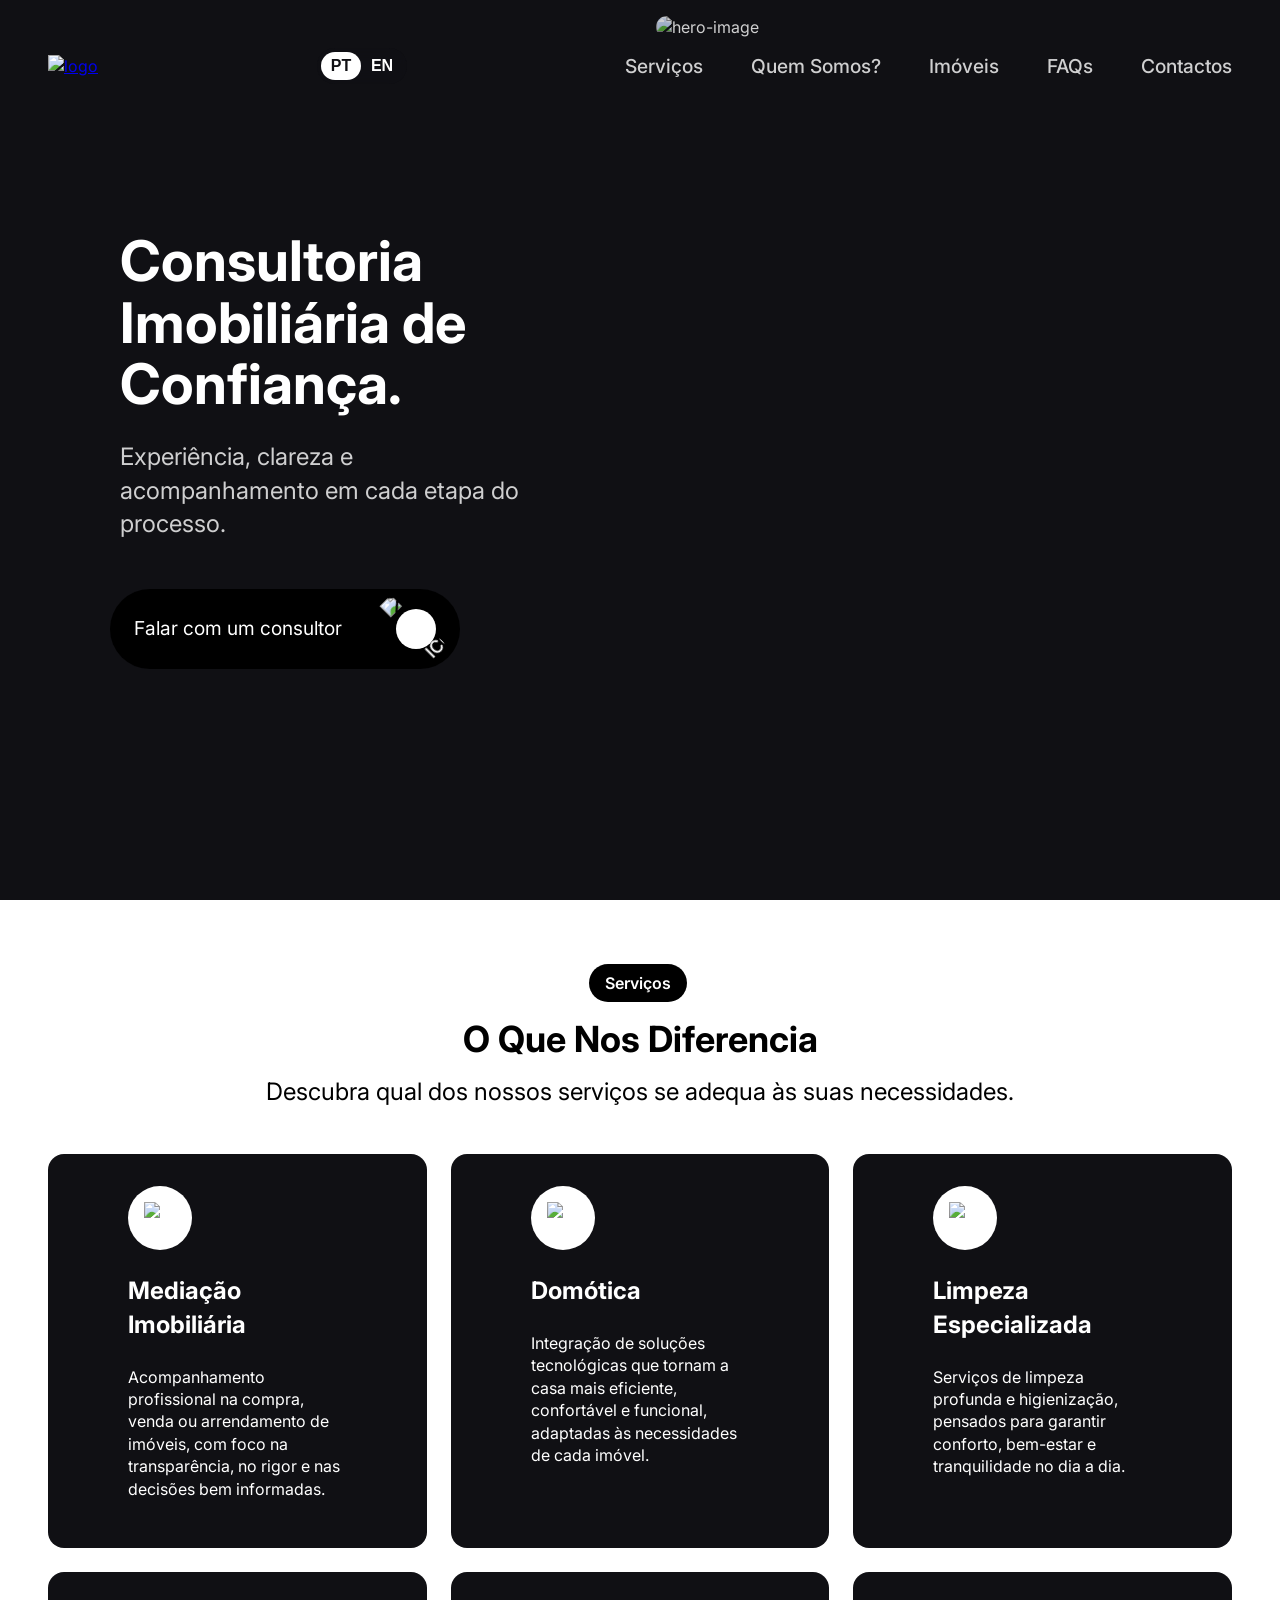
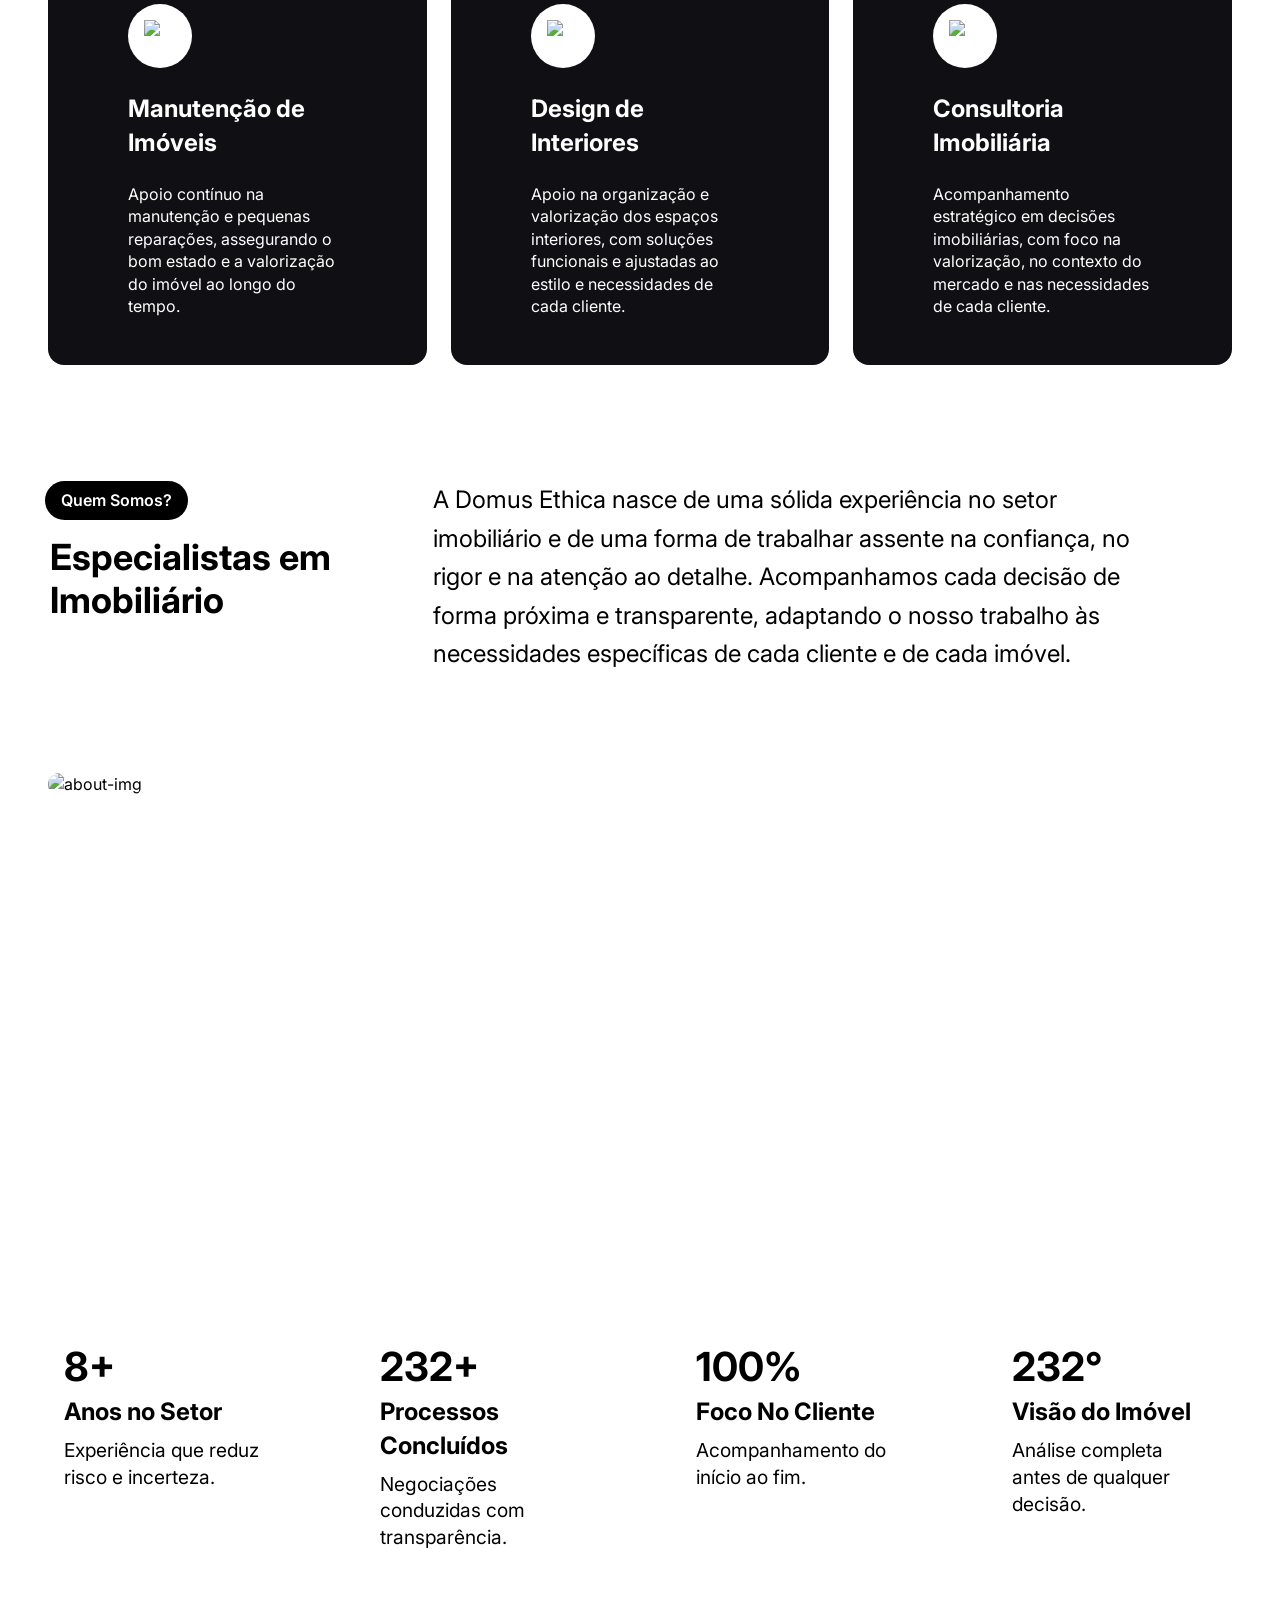
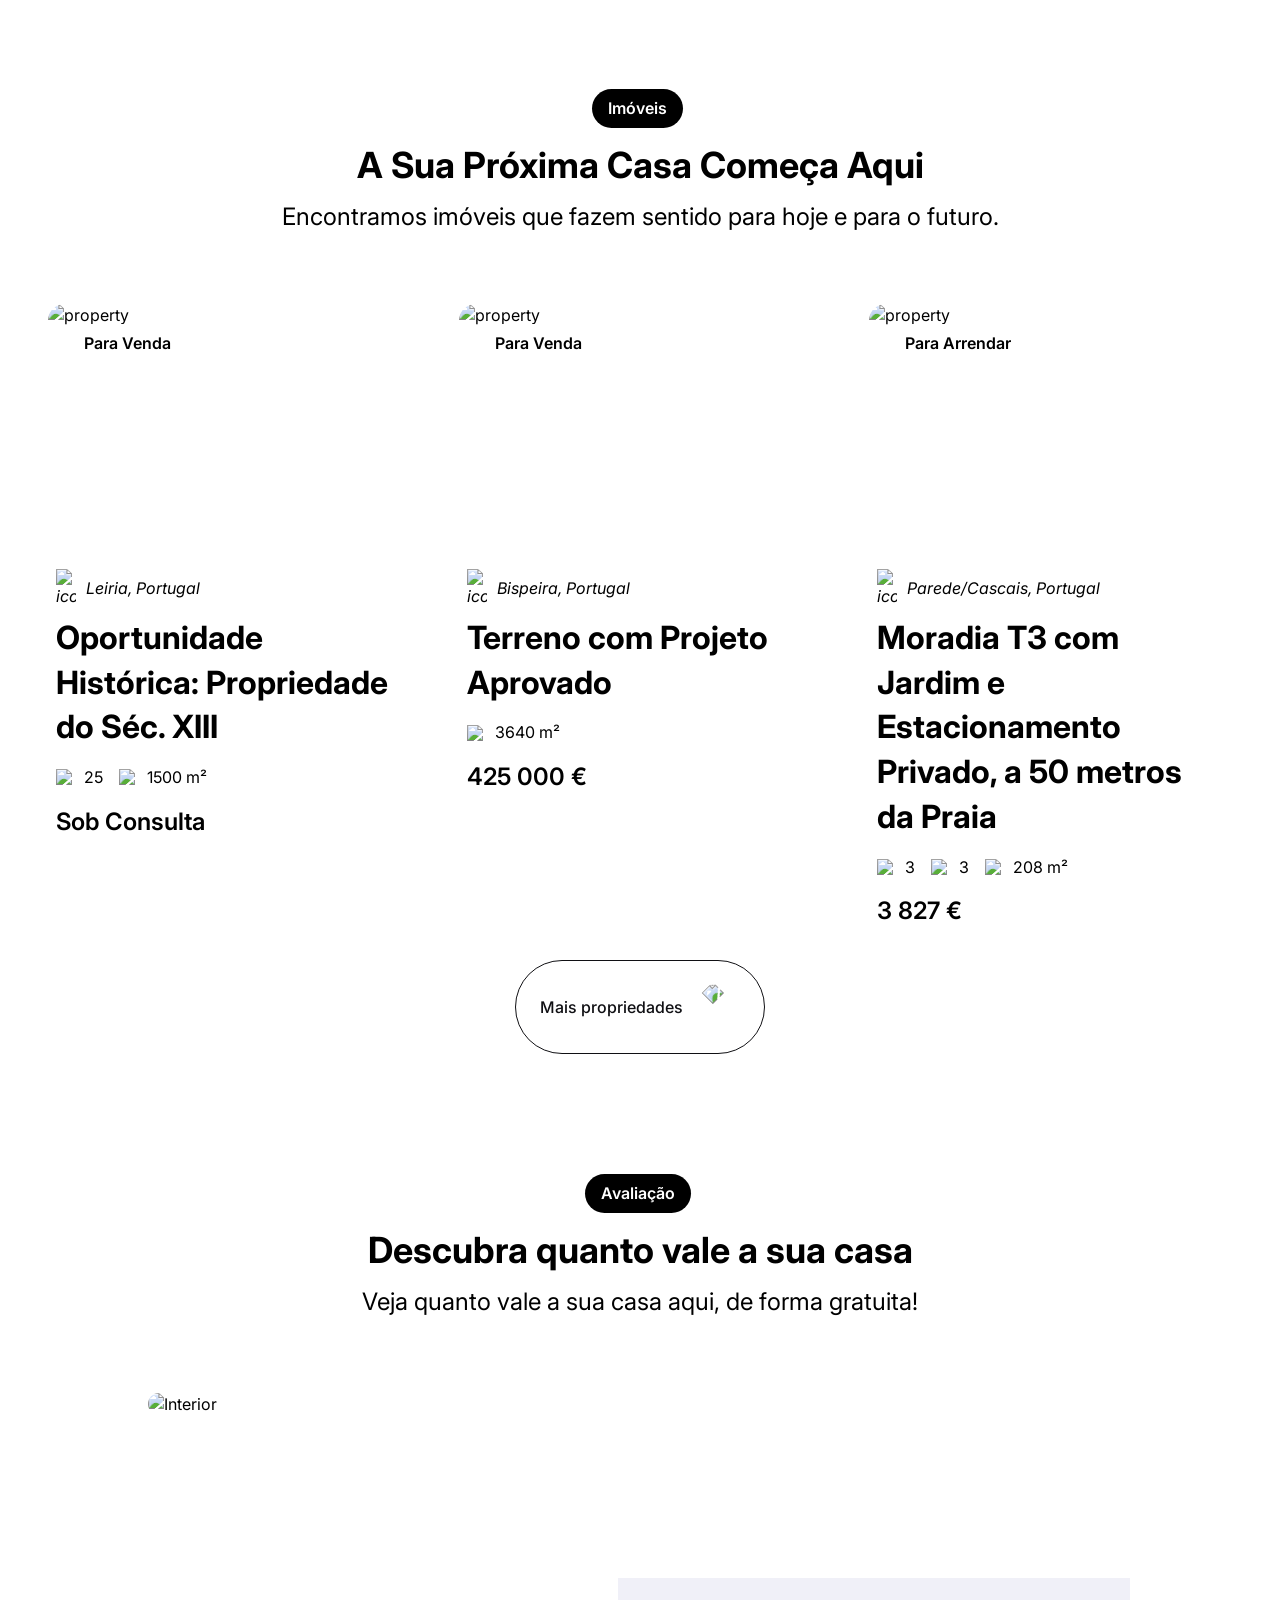
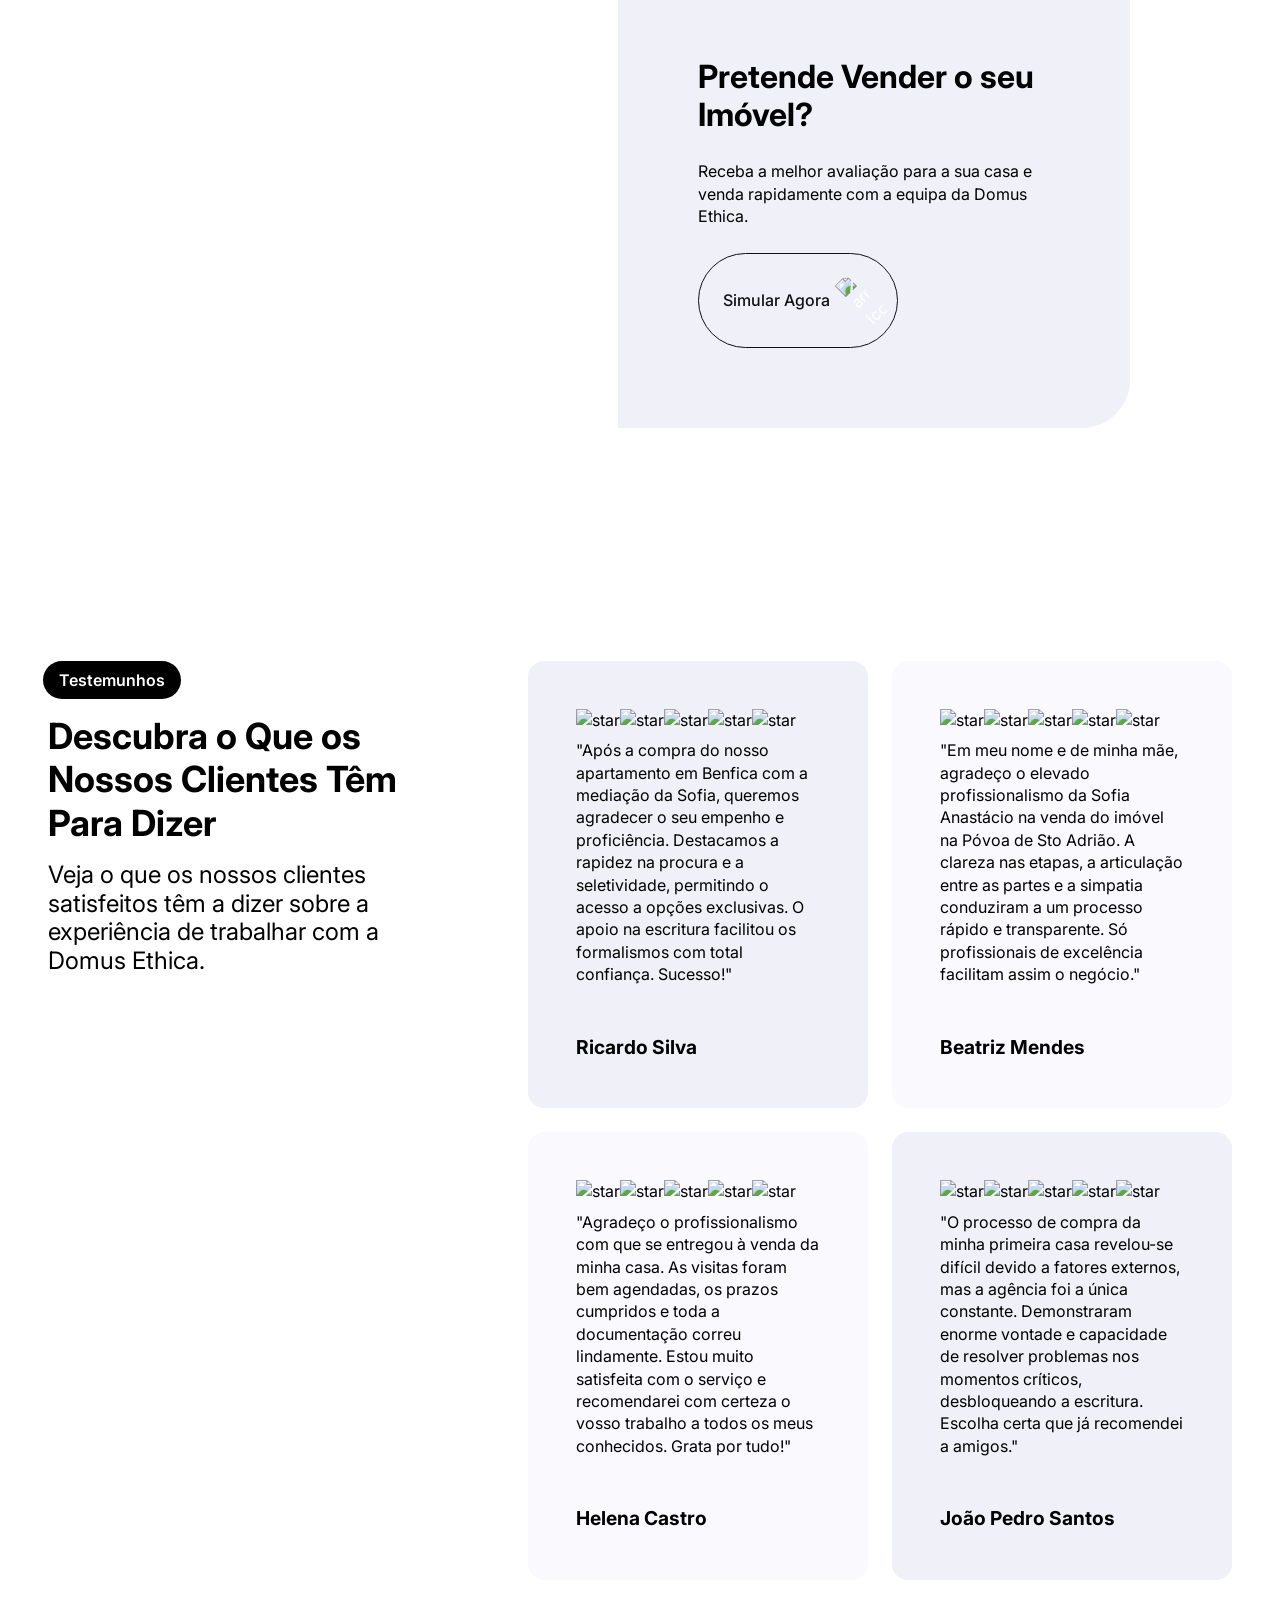
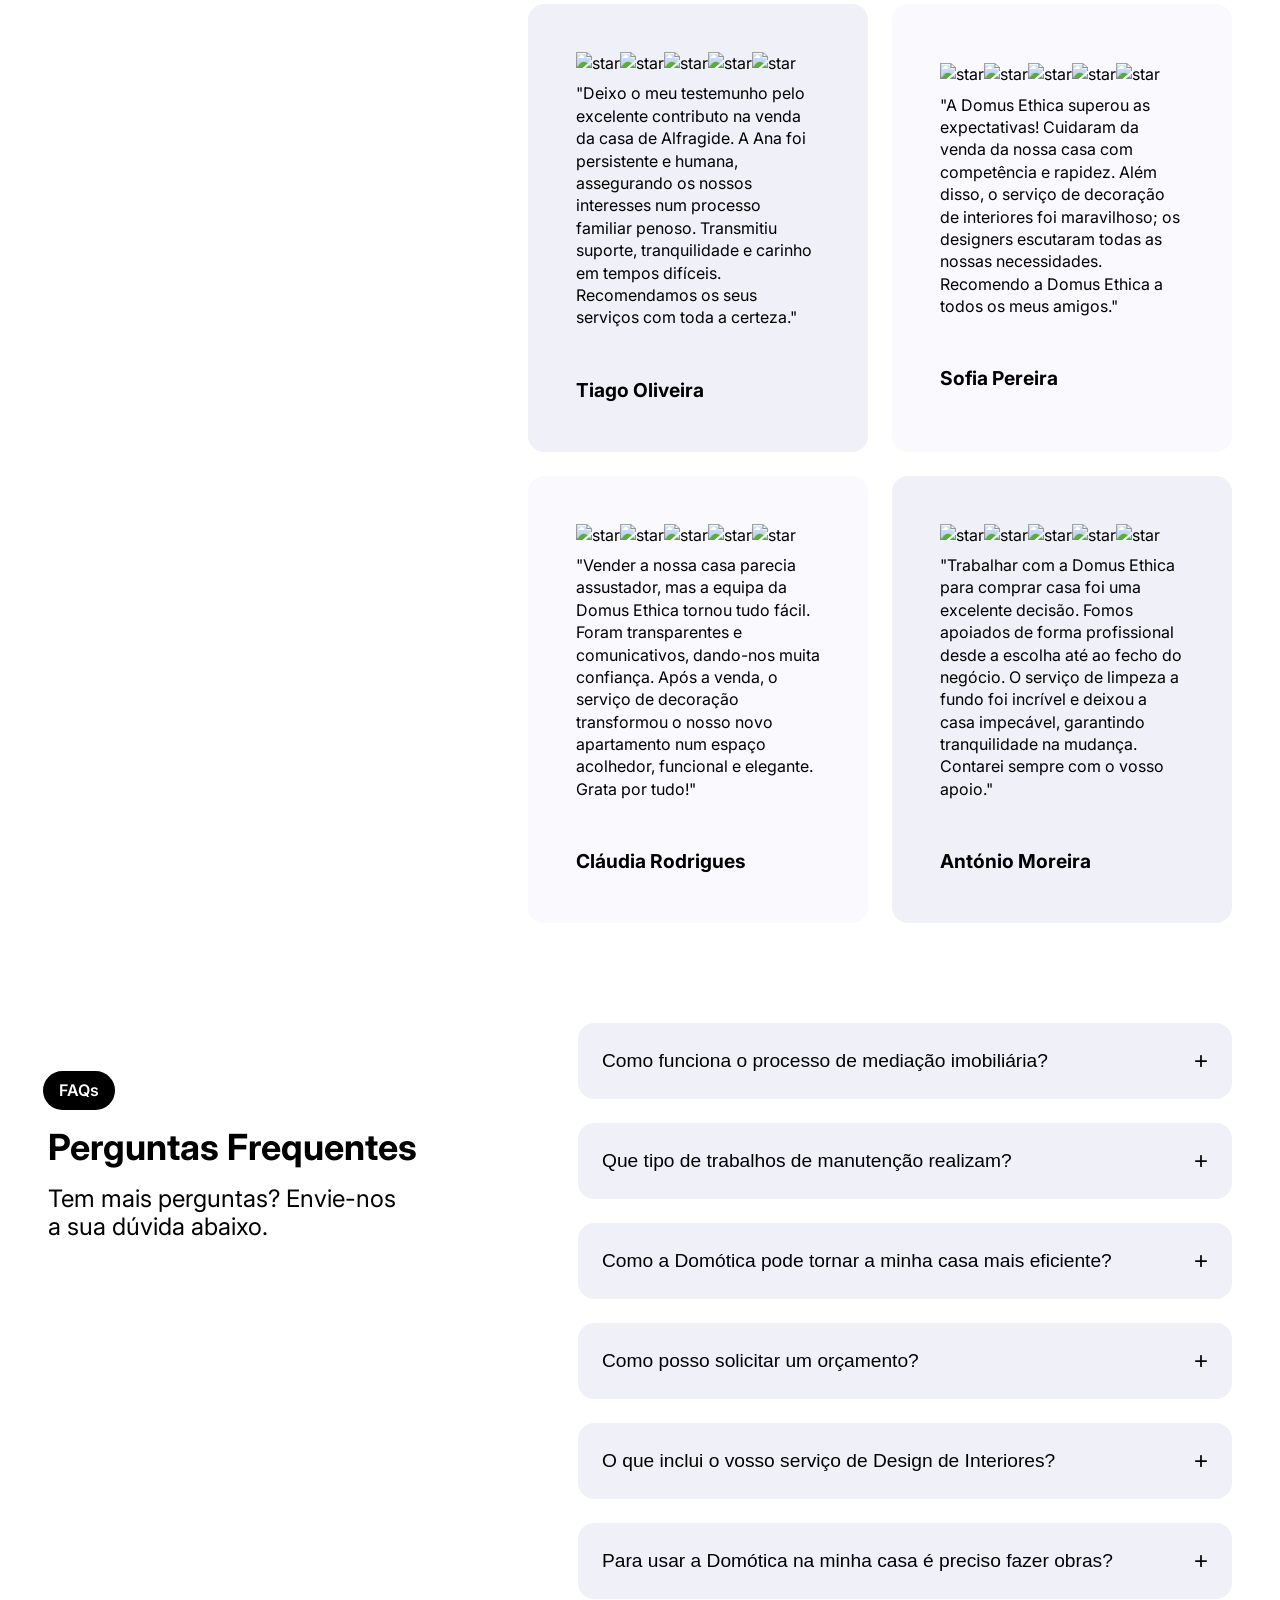
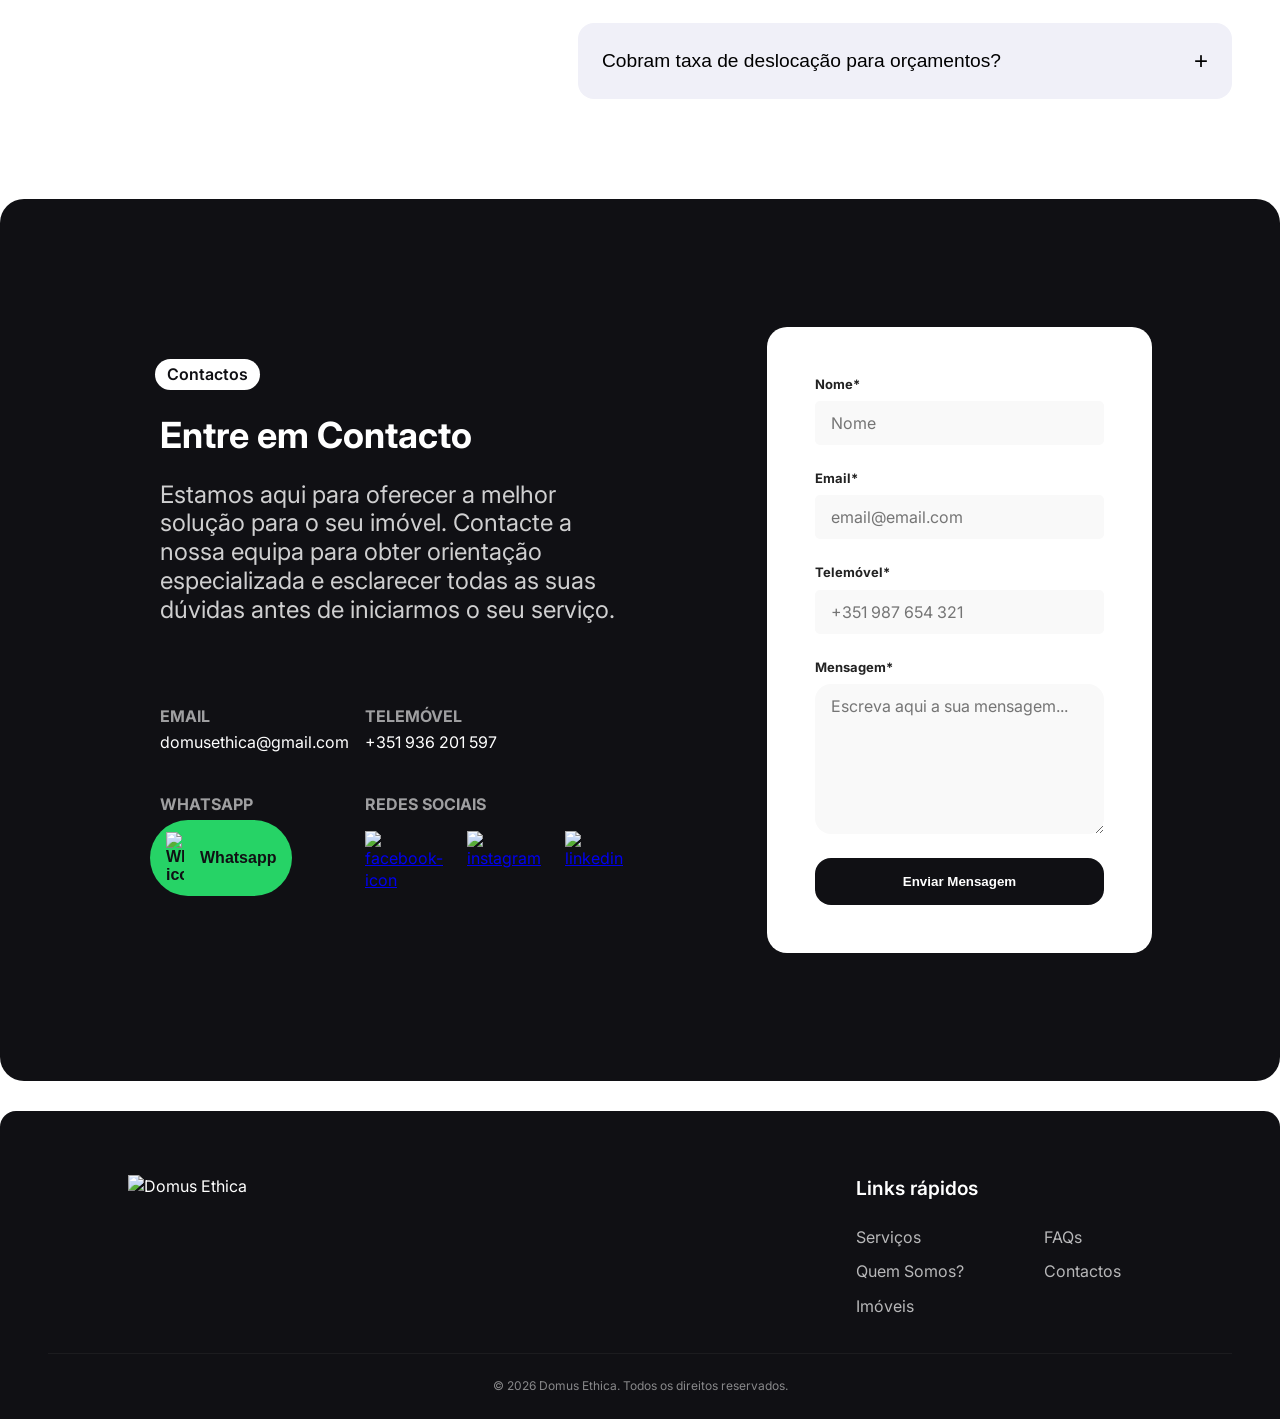
==== index.html @ a02cfb8f "Add files via upload" ====
<!DOCTYPE html>
<html lang="pt">

<head>
    <meta charset="UTF-8">
    <meta name="viewport" content="width=device-width, initial-scale=1.0">
    <link rel="stylesheet" href="css/style.css">
    <link rel="preconnect" href="https://fonts.googleapis.com">
    <link rel="preconnect" href="https://fonts.gstatic.com" crossorigin>
    <link
        href="https://fonts.googleapis.com/css2?family=Inter:ital,opsz,wght@0,14..32,100..900;1,14..32,100..900&display=swap"
        rel="stylesheet">
    <link rel="stylesheet" href="https://unpkg.com/aos@next/dist/aos.css" />
    <title>Domus Ethica</title>
</head>

<body>
    <div class="menu-container">
        <ul class="nav-links-mobile">
            <li><a href="#services" data-translate="nav_services">Serviços</a></li>
            <li><a href="#about" data-translate="nav_about">Quem Somos?</a></li>
            <li><a href="#properties" data-translate="nav_properties">Imóveis</a></li>
            <li><a href="#faqs" data-translate="nav_faqs">FAQs</a></li>
            <li><a href="#contact" data-translate="nav_contact">Contactos</a></li>

            <div class="lang-switch-container-mobile">
                <div class="lang-nav">
                    <button onclick="toggleLanguage('pt')" class="lang-option pt-btn active">PT</button>
                    <button onclick="toggleLanguage('en')" class="lang-option en-btn">EN</button>
                    <div class="lang-slider"></div>
                </div>
            </div>
        </ul>
    </div>
    <section class="hero" id="hero">
        <div class="hero-wrapper">
            <nav class="navbar">
                <div class="navbar-container">
                    <a href="#hero">
                        <img src="assets/logo.svg" alt="logo" class="logo" />
                    </a>
                    <div class="lang-switch-container">
                        <div class="lang-nav">
                            <button onclick="toggleLanguage('pt')" class="lang-option pt-btn active">PT</button>
                            <button onclick="toggleLanguage('en')" class="lang-option en-btn">EN</button>
                            <div class="lang-slider"></div>
                        </div>
                    </div>

                    <div class="hamburger">
                        <span></span>
                        <span></span>
                        <span></span>
                    </div>

                    <ul class="nav-links">
                        <li><a href="#services" data-translate="nav_services">Serviços</a></li>
                        <li><a href="#about" data-translate="nav_about">Quem Somos?</a></li>
                        <li><a href="#properties" data-translate="nav_properties">Imóveis</a></li>
                        <li><a href="#faqs" data-translate="nav_faqs">FAQs</a></li>
                        <li><a href="#contact" data-translate="nav_contact">Contactos</a></li>
                    </ul>
                </div>
            </nav>

            <div class="hero-contents">
                <div class="hero-text">
                    <h1 data-translate="hero_h1">Consultoria Imobiliária de Confiança.</h1>
                    <p data-translate="hero_p">Experiência, clareza e acompanhamento em cada etapa do processo.</p>

                    <a href="#contact" class="hero-button">
                        <span data-translate="hero_btn">Falar com um consultor</span>
                        <div class="icon-container">
                            <img src="assets/move-right.svg" alt="arrow-icon" />
                        </div>
                    </a>
                </div>
                <div class="hero-image-container">
                    <img src="assets/imgs/hero-image.png" alt="hero-image">
                </div>
            </div>
        </div>
    </section>


    <section class="services-section" id="services">
        <div class="section-header">
            <div class="section-tag">
                <h6 data-translate="services_tag">Serviços</h6>
            </div>

            <div class="section-title">
                <h2 data-translate="services_title">O Que Nos Diferencia</h2>
                <p data-translate="services_desc">Descubra qual dos nossos serviços se adequa às suas necessidades.</p>
            </div>
        </div>
        <div class="services-grid">
            <div class="service-container">
                <div class="service-top">
                    <div class="service-icon-container">
                        <img src="assets/service-1.svg" alt="service-icon">
                    </div>
                </div>
                <div class="service-bottom">
                    <h4 data-translate="service_1_h">Mediação Imobiliária</h4>
                    <p data-translate="service_1_p">Acompanhamento profissional na compra, venda ou arrendamento de
                        imóveis, com foco na
                        transparência, no rigor e nas decisões bem informadas.</p>
                </div>
            </div>
            <div class="service-container">
                <div class="service-top">
                    <div class="service-icon-container">
                        <img src="assets/service-2.svg" alt="service-icon">
                    </div>
                </div>
                <div class="service-bottom">
                    <h4 data-translate="service_2_h">Domótica</h4>
                    <p data-translate="service_2_p">Integração de soluções tecnológicas que tornam a casa mais
                        eficiente, confortável e funcional,
                        adaptadas às necessidades de cada imóvel.</p>
                </div>
            </div>
            <div class="service-container">
                <div class="service-top">
                    <div class="service-icon-container">
                        <img src="assets/service-3.svg" alt="service-icon">
                    </div>
                </div>
                <div class="service-bottom">
                    <h4 data-translate="service_3_h">Limpeza Especializada</h4>
                    <p data-translate="service_3_p">Serviços de limpeza profunda e higienização, pensados para garantir
                        conforto, bem-estar e
                        tranquilidade no dia a dia.</p>
                </div>
            </div>
            <div class="service-container">
                <div class="service-top">
                    <div class="service-icon-container">
                        <img src="assets/service-4.svg" alt="service-icon">
                    </div>
                </div>
                <div class="service-bottom">
                    <h4 data-translate="service_4_h">Manutenção de Imóveis</h4>
                    <p data-translate="service_4_p">Apoio contínuo na manutenção e pequenas reparações, assegurando o
                        bom estado e a valorização do
                        imóvel ao longo do tempo.</p>
                </div>
            </div>
            <div class="service-container">
                <div class="service-top">
                    <div class="service-icon-container">
                        <img src="assets/service-5.svg" alt="service-icon">
                    </div>
                </div>
                <div class="service-bottom">
                    <h4 data-translate="service_5_h">Design de Interiores</h4>
                    <p data-translate="service_5_p">Apoio na organização e valorização dos espaços interiores, com
                        soluções funcionais e ajustadas ao
                        estilo e necessidades de cada cliente.</p>
                </div>
            </div>
            <div class="service-container">
                <div class="service-top">
                    <div class="service-icon-container">
                        <img src="assets/service-6.svg" alt="service-icon">
                    </div>
                </div>
                <div class="service-bottom">
                    <h4 data-translate="service_6_h">Consultoria Imobiliária</h4>
                    <p data-translate="service_6_p">Acompanhamento estratégico em decisões imobiliárias, com foco na
                        valorização, no contexto do
                        mercado e nas necessidades de cada cliente.</p>
                </div>
            </div>
        </div>
    </section>


    <section class="about-section" id="about">
        <div class="about-text">
            <div class="left-container">
                <div class="section-tag">
                    <h6 data-translate="about_tag">Quem Somos?</h6>
                </div>

                <div class="section-title">
                    <h2 data-translate="about_title">Especialistas
                        em Imobiliário</h2>
                </div>
            </div>

            <div class="right-container">
                <div class="about-pgh">
                    <p data-translate="about_p">A Domus Ethica nasce de uma sólida experiência no setor imobiliário e de
                        uma forma de trabalhar
                        assente na confiança, no rigor e na atenção ao detalhe. Acompanhamos cada decisão de forma
                        próxima e transparente, adaptando o nosso trabalho às necessidades específicas de cada cliente e
                        de cada imóvel.</p>
                </div>
            </div>
        </div>
        <div class="about-img">
            <img src="assets/imgs/about-img.png" alt="about-img" />
        </div>
        <div class="stats-grid">
            <div class="stat-item">
                <h2><span class="count" data-target="8">0</span>+</h2>
                <h4 data-translate="stat_1_h">Anos no Setor</h4>
                <p data-translate="stat_1_p">Experiência que reduz risco e incerteza.</p>
            </div>
            <div class="stat-item">
                <h2><span class="count" data-target="311">0</span>+</h2>
                <h4 data-translate="stat_2_h">Processos Concluídos</h4>
                <p data-translate="stat_2_p">Negociações conduzidas com transparência.</p>
            </div>
            <div class="stat-item">
                <h2><span class="count" data-target="100">0</span>%</h2>
                <h4 data-translate="stat_3_h">Foco No Cliente</h4>
                <p data-translate="stat_3_p">Acompanhamento do início ao fim.</p>
            </div>
            <div class="stat-item">
                <h2><span class="count" data-target="360">0</span>°</h2>
                <h4 data-translate="stat_4_h">Visão do Imóvel</h4>
                <p data-translate="stat_4_p">Análise completa antes de qualquer decisão.</p>
            </div>
        </div>
    </section>


    <section class="properties-section" id="properties">
        <div class="section-header">
            <div class="section-tag">
                <h6 data-translate="prop_tag">Imóveis</h6>
            </div>

            <div class="section-title">
                <h2 data-translate="prop_title">A Sua Próxima Casa Começa Aqui</h2>
                <p data-translate="prop_desc">Encontramos imóveis que fazem sentido para hoje e para o futuro.</p>
            </div>
        </div>
        <div class="properties-grid" id="properties-container"></div>
        <div>
            <a href="properties.html" class="properties-button">
                <span data-translate="prop_btn">Mais propriedades</span>
                <div class="properties-icon-container">
                    <img src="assets/move-right.svg" alt="arrow-icon" />
                </div>
            </a>
        </div>
    </section>


    <section class="evaluation-section" id="evaluation">
        <div class="section-header">
            <div class="section-tag">
                <h6 data-translate="eval_tag">Avaliação</h6>
            </div>

            <div class="section-title">
                <h2 data-translate="eval_title">Descubra quanto vale a sua casa</h2>
                <p data-translate="eval_desc">Veja quanto vale a sua casa aqui, de forma gratuita!</p>
            </div>
        </div>

        <div class="evaluation-grid">
            <div class="evaluation-img-container">
                <img src="assets/imgs/how-much-home.jpg" alt="Interior">
            </div>

            <div class="evaluation-card">
                <h3 data-translate="eval_card_h">Pretende Vender o seu Imóvel?</h3>
                <p data-translate="eval_card_p">Receba a melhor avaliação para a sua casa e venda rapidamente com a
                    equipa da Domus Ethica.</p>

                <a href="evaluation.html" class="evaluation-button">
                    <span data-translate="eval_btn">Simular Agora</span>
                    <div class="evaluation-icon-container">
                        <img src="assets/move-right.svg" alt="arrow-icon" />
                    </div>
                </a>
            </div>
        </div>
    </section>


    <section class="testimonials-section" id="testimonials">
        <div class="section-header">
            <div class="section-tag">
                <h6 data-translate="test_tag">Testemunhos</h6>
            </div>

            <div class="section-title">
                <h2 data-translate="test_title">Descubra o Que os Nossos Clientes Têm Para Dizer</h2>
                <p data-translate="test_desc">Veja o que os nossos clientes satisfeitos têm a dizer sobre a experiência
                    de trabalhar com a Domus
                    Ethica.</p>
            </div>
        </div>

        <div class="testimonial-card" id="testimonial-card"></div>
    </section>


    <section class="faqs-section" id="faqs">
        <div class="section-header">
            <div class="section-tag">
                <h6 data-translate="nav_faqs">FAQs</h6>
            </div>
            <div class="section-title">
                <h2 data-translate="faq_title">Perguntas Frequentes</h2>
                <p data-translate="faq_desc">Tem mais perguntas? Envie-nos a sua dúvida abaixo.</p>
            </div>
        </div>

        <div class="faq-container" id="faq-list"></div>
    </section>


    <section class="contact-section" id="contact">
        <div class="contact-left">
            <div class="section-tag">
                <h6 data-translate="nav_contact">Contactos</h6>
            </div>
            <div class="section-title">
                <h2 data-translate="contact_title">Entre em Contacto</h2>
                <p data-translate="contact_desc">Estamos aqui para oferecer a melhor solução para o seu imóvel. Contacte
                    a nossa equipa para obter
                    orientação especializada e esclarecer todas as suas dúvidas antes de iniciarmos o seu serviço.</p>
            </div>

            <div class="contact-details">
                <div class="detail-item">
                    <h5>Email</h5>
                    <a href="mailto:domusethica@gmail.com">
                        <p>domusethica@gmail.com</p>
                    </a>
                </div>
                <div class="detail-item">
                    <h5>Telemóvel</h5>
                    <a href="tel:+351936201597">
                        <p>+351 936 201 597</p>
                    </a>
                </div>

                <div class="detail-item">
                    <h5>Whatsapp</h5>
                    <a href="https://wa.me/936201597" target="_blank">
                        <button>
                            <img src="assets/whatsapp.svg" alt="Whatsapp-icon" />
                            <p>Whatsapp</p>
                        </button>
                    </a>
                </div>

                <div class="social-follow">
                    <h5>Redes Sociais</h5>
                    <div class="social-icons">
                        <a href="https://www.facebook.com/domusethica" target="_blank"><img src="assets/facebook.svg"
                                alt="facebook-icon" /></a>
                        <a href="https://www.instagram.com/domusethica/" target="_blank"><img src="assets/instagram.svg"
                                alt="instagram" /></a>
                        <a href="https://www.linkedin.com/company/domus-ethica/" target="_blank"><img
                                src="assets/linkedin.svg" alt="linkedin" /></a>
                    </div>
                </div>
            </div>
        </div>

        <div class="contact-right">
            <form id="contact-form" class="contact-form">
                <div class="form-group">
                    <label data-translate="form_name">Nome*</label>
                    <input type="text" name="name" placeholder="Nome" required
                        data-translate-placeholder="form_name_ph">
                </div>
                <div class="form-group">
                    <label data-translate="form_email">Email*</label>
                    <input type="email" name="email" placeholder="email@email.com" required>
                </div>
                <div class="form-group">
                    <label data-translate="form_phone">Telemóvel*</label>
                    <input type="tel" name="phone" placeholder="+351 987 654 321" required>
                </div>
                <div class="form-group">
                    <label data-translate="form_msg">Mensagem*</label>
                    <textarea name="message" placeholder="Escreva aqui a sua mensagem..." required
                        data-translate-placeholder="form_msg_ph"></textarea>
                </div>
                <button type="button" class="submit-btn" onclick="sendContactForm()" data-translate="form_btn">Enviar
                    Mensagem</button>
            </form>
        </div>
    </section>


    <footer class="main-footer">
        <div class="footer-container">
            <div class="footer-brand">
                <img src="assets/logo.svg" alt="Domus Ethica" class="footer-logo">
            </div>

            <div class="footer-links">
                <h5 data-translate="footer_links">Links rápidos</h5>
                <div class="links-grid">
                    <div class="link-column">
                        <a href="#services" data-translate="nav_services">Serviços</a>
                        <a href="#about" data-translate="nav_about">Quem Somos?</a>
                        <a href="#properties" data-translate="nav_properties">Imóveis</a>
                    </div>

                    <div class="link-column">
                        <a href="#faqs" data-translate="nav_faqs">FAQs</a>
                        <a href="#contact" data-translate="nav_contact">Contactos</a>
                    </div>
                </div>
            </div>
        </div>

        <div class="footer-bottom">
            <p data-translate="footer_copy">© 2026 Domus Ethica. Todos os direitos reservados.</p>
        </div>
    </footer>


    <script src="js/testimonials.js"></script>
    <script src="js/properties.js"></script>
    <script src="js/faqs.js"></script>
    <script src="js/dictionary.js"></script>
    <script src="js/lang-change.js"></script>
    <script src="js/main.js"></script>
    <script src="https://unpkg.com/aos@next/dist/aos.js"></script>
    <script>
        AOS.init();
    </script>
</body>

</html>
---- css/style.css ----
:root {
    /* COLORS */
    --white: #ffffff;
    --black: #000000;
    --light-grey: #f0f0f8;
    --extra-light-grey: #fafafe;
    --bg-dark: #101014;
    --glass: #10101499;

    /* RATIO-BASED TYPOGRAPHY */

    --fs-sm: 1rem;
    --fs-base: 1.2rem;
    --fs-md: 1.5rem;
    --fs-lg: 2rem;
    --fs-xl: 3.5rem;

    /* RATIO-BASED SPACING */
    --s-xs: 8px;
    --s-sm: 16px;
    --s-md: 24px;
    --s-lg: 48px;
    --s-xl: 80px;

    /* DESIGN ELEMENTS */
    --radius-sm: 16px;
    --radius-lg: 48px;
    --transition: 1s cubic-bezier(0.16, 1, 0.3, 1);

}

html {
    scroll-behavior: smooth;
}

* {
    box-sizing: border-box;
    margin: 0;
    padding: 0;
}

body {
    font-family: "Inter", sans-serif;
    line-height: 1.4;
    overflow-x: hidden;
}

/* LANG CHANGE MOBILE */
.lang-switch-container-mobile {
    display: flex;
    justify-content: left;
    margin-bottom: var(--s-lg);
    left: 0;
}

.lang-switch-container {
    display: none;
}

.lang-nav {
    position: relative;
    display: flex;
    background: var(--glass);
    backdrop-filter: blur(10px);
    border-radius: var(--radius-lg);
    padding: 4px;
    overflow: hidden;
    width: 90px;
    height: 36px;
}

.lang-option {
    flex: 1;
    background: none;
    border: none;
    color: var(--white);
    font-weight: 700;
    cursor: pointer;
    z-index: 2;
    transition: color 0.3s ease;
}

.lang-option.active {
    color: var(--bg-dark);
}

.lang-slider {
    position: absolute;
    top: 4px;
    left: 4px;
    background-color: var(--white);
    border-radius: var(--radius-lg);
    z-index: 1;
    transition: var(--transition);
    width: 40px;
    height: 28px;
}

.lang-nav.en-active .lang-slider {
    transform: translateX(42px);
}

/* MOBILE NAVBAR*/
.navbar {
    display: flex;
    justify-content: center;
    padding: var(--s-md);
    position: absolute;
    top: 0;
    left: 0;
    right: 0;
    z-index: 100;
}

.navbar-container {
    display: flex;
    justify-content: space-between;
    align-items: center;
    background-color: var(--glass);
    backdrop-filter: blur(10px);

    width: 100%;
    max-width: 1500px;
    padding: var(--s-sm) var(--s-md);
    border-radius: var(--radius-sm);
}

.navbar img {
    width: 120px;
}

.nav-links {
    display: none;
}

.hamburger {
    display: flex;
    flex-direction: column;
    gap: 6px;
    cursor: pointer;
}

.hamburger span {
    width: 28px;
    height: 2px;
    background-color: var(--white);
    border-radius: 2px;
}

/* MENU */
.menu-container {
    position: fixed;
    top: 0;
    right: -100%;
    width: 100%;
    height: 100vh;
    background-color: var(--bg-dark);
    z-index: 50;
    transition: var(--transition);
    display: flex;
    align-items: center;
    padding: 60px;
    padding-top: 140px;
}

.menu-container.active {
    right: 0;
}

.nav-links-mobile {
    display: flex;
    flex-direction: column;
    list-style: none;
    text-align: left;
    gap: var(--s-lg);
}

.nav-links-mobile a {
    font-size: var(--fs-md);
    text-decoration: none;
    color: var(--white);
}

.hamburger.is-open span:nth-child(1) {
    transform: translateY(8px) rotate(45deg);
}

.hamburger.is-open span:nth-child(2) {
    opacity: 0;
}

.hamburger.is-open span:nth-child(3) {
    transform: translateY(-8px) rotate(-45deg);
}

.hamburger span {
    transition: var(--transition);
}

/* MOBILE HERO*/
.hero {
    height: 100vh;
    position: relative;
    overflow: hidden;
    background-color: var(--bg-dark);
    color: var(--white);
}

.hero-contents {
    display: flex;
    flex-direction: column;
    height: 100%;
    width: 100%;
}

.hero-image-container {
    position: absolute;
    inset: 0;
    padding: var(--s-sm);
    z-index: 1;
}

.hero-image-container img {
    width: 100%;
    height: 100%;
    object-fit: cover;
    border-radius: var(--radius-sm);
    opacity: 0.3;
}

.hero-text {
    position: relative;
    z-index: 2;
    padding: 0 var(--s-lg);
    display: flex;
    flex-direction: column;
    justify-content: center;
    height: 100%;
    top: 40vh;
}

.hero-text h1 {
    font-size: var(--fs-lg);
    margin-bottom: var(--s-md);
    line-height: 1.1;
}

.hero-text p {
    font-size: var(--fs-base);
    margin-bottom: var(--s-lg);
    opacity: 0.8;
    max-width: 250px;
}

.hero-button {
    display: inline-flex;
    align-items: center;
    justify-content: space-between;
    background-color: var(--glass);
    backdrop-filter: blur(10px);
    border: 1px solid var(--glass-border);
    border-radius: var(--radius-lg);
    padding: var(--s-sm) var(--s-md);
    color: var(--white);
    text-decoration: none;
    min-width: 250px;
    height: 80px;
    transition: var(--transition);
    margin-left: -10px;
}

.hero-button:hover {
    background-color: var(--white);
    color: var(--black);

}

.hero-button:hover .icon-container img {
    transform: rotate(0deg);
    scale: 1.2;
}

.icon-container {
    display: flex;
    align-items: center;
    justify-content: center;
    background-color: var(--white);
    border-radius: 100%;
    width: 40px;
    height: 40px;
    transition: var(--transition);
}

.icon-container img {
    width: 20px;
    transform: rotate(-45deg);
    transition: var(--transition);
}

/* MOBILE SERVICES*/
.services-section {
    max-width: 1500px;
    margin: auto;
    padding: var(--s-sm);
}

.section-header {
    display: flex;
    flex-direction: column;
    align-items: center;
    justify-content: center;
    margin-top: var(--s-lg);
}

.section-header .section-tag {
    margin-bottom: var(--s-sm);
}

.section-header .section-title {
    text-align: center;
    margin-bottom: var(--s-lg);
}

.section-header h2 {
    margin-bottom: var(--s-sm);
}

.services-grid {
    display: grid;
    grid-template-columns: 1fr;
    color: var(--white);
    gap: var(--s-lg);
}

.service-container {
    background-color: var(--bg-dark);
    border-radius: var(--radius-sm);
    padding: var(--s-md);
}

.service-top {
    display: flex;
    align-items: center;
    justify-content: center;
    margin-bottom: var(--s-md);
}

.service-icon-container {
    display: flex;
    align-items: center;
    justify-items: center;
    background-color: var(--white);
    border-radius: var(--radius-lg);
    padding: 16px 16px;
}

.service-top img {
    width: 32px;
    height: 32px;
}

.service-bottom {
    display: flex;
    flex-direction: column;
    align-items: center;
    justify-content: center;
}

.service-bottom h4 {
    font-size: var(--fs-md);
    text-align: center;
    margin-bottom: var(--s-md);
}

.service-bottom p {
    font-size: var(--fs-sm);
    text-align: center;
    margin-bottom: var(--s-md);
}

/* MOBILE ABOUT US*/
.about-text {
    display: flex;
    flex-direction: column;
    padding: var(--s-lg);
    justify-content: center;
    align-items: first baseline;
    text-align: left;
}

.left-container {
    display: flex;
    flex-direction: column;
    align-items: first baseline;
    width: 100%;
}

.section-tag {
    display: flex;
    background-color: var(--black);
    padding: 8px 16px;
    width: fit-content;
    color: var(--white);
    border-radius: var(--radius-lg);
    justify-content: center;
    align-items: center;
    margin-bottom: var(--s-sm);
}

.section-tag h6 {
    font-size: var(--fs-xs);
    font-weight: 600;
}

.section-title {
    font-size: var(--fs-md);
    text-align: left;
    line-height: 1.2;
    margin-bottom: var(--s-lg);
}

.about-pgh {
    font-size: 1.3rem;
    text-align: left;
}

.about-img {
    padding: 0 var(--s-md);
    margin-bottom: var(--s-md);
}

.about-img img {
    border-radius: var(--radius-sm);
    width: 100%;
    height: 100%;
    object-fit: cover;
}

.stats-grid {
    display: grid;
    grid-template-columns: 1fr;
    gap: var(--s-lg);
    padding: var(--s-sm);
    max-width: 1500px;

}

.stat-item {
    display: flex;
    flex-direction: column;
    align-items: first baseline;
    text-align: left;
    padding: 0 var(--s-lg);

}

.stat-item h2 {
    font-size: 2.5rem;
    margin: 0;
}

.stat-item h4 {
    font-size: var(--fs-md);
    margin-bottom: var(--s-xs);
}

.stat-item p {
    font-size: var(--fs-base);
}

/* MOBILE PROPERTIES*/
.properties-section {
    max-width: 1500px;
    margin: auto;
    padding: var(--s-md);
}

.properties-grid {
    display: grid;
    grid-template-columns: 1fr;
    gap: var(--s-lg);
    margin: 0 auto;
}

.property-card {
    text-decoration: none;
    color: inherit;
    display: block;
}

.property-media {
    position: relative;
    width: 100%;
    margin-bottom: var(--s-sm);
}

.property-media img {
    width: 100%;
    border-radius: var(--radius-sm);
    aspect-ratio: 3/2;
    object-fit: cover;
}

.property-type {
    position: absolute;
    top: 20px;
    left: 20px;
    background-color: var(--white);
    color: var(--black);
    padding: var(--s-xs) var(--s-sm);
    border-radius: var(--radius-sm);
    font-size: var(--fs-sm);
    font-weight: 600;
}

.property-info {
    padding: var(--s-xs);
}

.location {
    display: flex;
    flex-direction: row;
    align-items: center;
    gap: 10px;
    margin-bottom: var(--s-xs);
}

.location img {
    width: 20px;
}

h3 {
    font-size: var(--fs-lg);
    margin-bottom: var(--s-sm);
}

.details-group {
    display: flex;
    flex-direction: row;
    gap: var(--s-sm);
    margin-bottom: var(--s-sm);
    font-size: var(--fs-sm);
}

.spec-item {
    display: flex;
    flex-direction: row;
    align-items: center;
    gap: var(--s-xs);
}

.spec-item img {
    width: 20px;
}

.price {
    font-size: var(--fs-md);
    font-weight: 600;
}

.property-card-link {
    text-decoration: none;
    color: inherit;
    display: block;
}

.properties-button {
    display: flex;
    align-items: center;
    justify-content: space-between;
    background-color: none;
    border: 1.5px solid var(--bg-dark);
    border-radius: var(--radius-lg);
    padding: var(--s-sm) var(--s-md);
    color: var(--white);
    text-decoration: none;
    height: auto;
    transition: var(--transition);
    margin: 0 auto;
    max-width: 250px;
}

.properties-button span {
    color: var(--bg-dark);
    font-weight: 500;
}

.properties-icon-container {
    display: flex;
    align-items: center;
    justify-content: center;
    background-color: none;
}

.properties-icon-container img {
    rotate: -45deg;
    width: 20px;
}

.properties-button:hover .properties-icon-container img {
    transform: translate(5px);
    transition: var(--transition);
}

/* MOBILE EVALUATION */
.evaluation-section .section-header {
    padding: var(--s-md);
}

.evaluation-section .section-header .section-title {
    margin-bottom: 0;
}

.evaluation-grid {
    margin-top: -20px;
    padding: var(--s-md);
    display: grid;
    gap: var(--s-md);
    align-items: center;
}

.evaluation-img-container {
    width: 100%;
    height: 60vh;
}

.evaluation-img-container img {
    width: 100%;
    height: 100%;
    object-fit: cover;
    border-radius: var(--radius-sm);
}

.evaluation-card {
    background-color: var(--light-grey);
    border-radius: var(--radius-sm);
    padding: var(--s-md);
    display: flex;
    flex-direction: column;
    gap: var(--s-md);
    justify-content: stretch;
}

.evaluation-card h3 {
    margin: 0;
    line-height: 1.2;
}

.evaluation-button {
    display: inline-flex;
    align-items: center;
    justify-content: space-between;
    background-color: none;
    border: 1.5px solid var(--bg-dark);
    border-radius: var(--radius-lg);
    padding: var(--s-sm) var(--s-md);
    color: var(--white);
    text-decoration: none;
    height: auto;
    transition: var(--transition);
    margin: 0 10px;
}

.evaluation-button span {
    color: var(--bg-dark);
    font-weight: 500;
}

.evaluation-icon-container {
    display: flex;
    align-items: center;
    justify-content: center;
    background-color: none;
}

.evaluation-icon-container img {
    width: 20px;
}



/* MOBILE TESTIMONIALS */
.testimonials-section {
    max-width: 1500px;
    margin: auto;
    padding: var(--s-md);
}

.testimonial-card {
    display: grid;
    grid-template-columns: 1fr;
    gap: var(--s-sm);
}

.testimonial-card-single {
    background-color: var(--light-grey);
    border-radius: var(--radius-sm);
    padding: var(--s-md) var(--s-lg);
    display: flex;
    flex-direction: column;
    justify-content: space-between;
}

.testimonial-stars {
    margin-bottom: var(--s-xs);
}

.testimonial-content {
    margin-bottom: var(--s-lg);
}

.testimonial-content p {
    font-size: var(--fs-sm);
}

.testimonial-name h6 {
    font-size: var(--fs-base);
}

/* FAQs MOBILE */
.faqs-section {
    max-width: 800px;
    margin: 80px auto;
    padding: 0 var(--s-md);
}

.faq-container {
    display: flex;
    flex-direction: column;
    gap: var(--s-sm);
}

.faq-item {
    background-color: var(--light-grey);
    border-radius: var(--radius-sm);
    overflow: hidden;
    transition: background-color 0.3s ease;
}

.faq-question {
    width: 100%;
    padding: var(--s-md);
    display: flex;
    justify-content: space-between;
    align-items: center;
    cursor: pointer;
    background: none;
    border: none;
    font-size: var(--fs-base);
    font-weight: 500;
    text-align: left;
}

.faq-icon {
    font-size: 1.5rem;
    transition: transform 0.4s ease;
}

.faq-item.active .faq-icon {
    transform: rotate(45deg);
}

.faq-answer {
    max-height: 0;
    overflow: hidden;
    transition: max-height 0.4s ease-in-out, opacity 0.3s ease, padding 0.3s ease;
    padding: 0 var(--s-md);
    color: #666;
    line-height: 1.6;
    opacity: 0;
}

.faq-item.active .faq-answer {
    max-height: 500px;
    padding-bottom: var(--s-md);
    opacity: 1;
}

/* CONTACT SECTION */
.contact-section {
    display: flex;
    flex-direction: column;
    gap: var(--s-md);
    max-width: 1500px;
    margin: var(--s-sm);
    background: var(--bg-dark);
    border-radius: var(--radius-sm);
    padding: var(--s-md) 0;
}

.contact-left {
    padding: var(--s-lg);
}

.contact-right {
    padding: var(--s-md);
}

.contact-left .section-tag {
    background-color: var(--white);
    color: var(--bg-dark);
}

.contact-left .section-title {
    color: var(--white);
}

.contact-left .section-title h2 {
    margin-bottom: var(--s-md);
}

/* FORM STYLING */
.contact-form {
    background: var(--white);
    padding: var(--s-md);
    border-radius: 20px;
    display: flex;
    flex-direction: column;
    gap: var(--s-md);
}

.form-group {
    display: flex;
    flex-direction: column;
    gap: 8px;
}

.form-group label {
    font-weight: 500;
    font-size: 0.9rem;
}

.form-group input,
.form-group textarea {
    padding: 12px 16px;
    border: 0px none var(--light-grey);
    border-radius: var(--radius-sm);
    font-size: 1rem;
    background-color: #f9f9f9;
    font-family: "Inter", sans-serif;
}

.form-group textarea {
    min-height: 150px;
    resize: vertical;
}

.submit-btn {
    background-color: var(--bg-dark);
    color: var(--white);
    padding: var(--s-sm);
    border: none;
    border-radius: var(--radius-sm);
    cursor: pointer;
    font-weight: 600;
}

.submit-btn:hover {
    background-color: var(--black);
    transition: var(--transition);
}

/* INFO ITEMS */
.contact-details {
    margin-top: var(--s-lg);
    color: var(--white);
}

.detail-item {
    margin-bottom: var(--s-md);
}

.detail-item button {
    display: flex;
    gap: var(--s-sm);
    padding: 12px var(--s-sm);
    border-radius: var(--radius-lg);
    background-color: #26D366;
    align-items: center;
    justify-content: space-between;
    margin-left: -10px;
    margin-top: 15px;
    font-size: var(--fs-sm);
    font-weight: 600;
    color: var(--bg-dark);
    border: none;
}

.detail-item button:hover {
    background-color: #3dfb83;
    transition: var(--transition);
}

.detail-item button img {
    width: 18px;
}

.detail-item h5 {
    font-size: var(--fs-sm);
    margin-bottom: 4px;
    opacity: 0.6;
    text-transform: uppercase;
}

.detail-item a {
    text-decoration: none;
    color: var(--white);
}

.social-follow h5 {
    font-size: var(--fs-sm);
    opacity: 0.6;
    text-transform: uppercase;
}

.social-icons {
    display: flex;
    gap: var(--s-md);
    margin-top: 15px;
}

.social-icons a img {
    width: 20px;
}

/* FOOTER MOBILE */
.main-footer {
    background-color: var(--bg-dark);
    color: var(--white);
    padding: var(--s-lg) var(--s-lg) var(--s-md);
    margin: 0 var(--s-sm);
    border-top-left-radius: var(--radius-sm);
    border-top-right-radius: var(--radius-sm);
}

.footer-container {
    margin: var();
    display: flex;
    flex-direction: column;
    gap: var(--s-md);
}

.footer-logo {
    width: 150px;
    height: auto;
}

.footer-links h5 {
    font-size: var(--fs-base);
    margin-bottom: var(--s-md);
    font-weight: 600;
}

.links-grid {
    display: grid;
    grid-template-columns: repeat(2, 1fr);
    gap: var(--s-md);
    margin-bottom: 20px;
}

.link-column {
    display: flex;
    flex-direction: column;
    gap: 12px;
}

.link-column a {
    color: var(--white);
    text-decoration: none;
    font-size: var(--fs-sm);
    opacity: 0.7;
    transition: var(--transition);
}

.link-column a:hover {
    opacity: 1;
}

.footer-bottom {
    max-width: 1650px;
    margin: auto;
    padding-top: var(--s-md);
    border-top: 1px solid rgba(255, 255, 255, 0.1);
    display: flex;
    justify-content: space-between;
    font-size: 12px;
    opacity: 0.5;
}

/* ------------------- PROPERTY-DETAILS PAGE ----------------- */
.property-details-page {
    margin: 100px auto 40px;
    padding: 0 var(--s-md);
}

.gallery-main img,
.gallery-side img {
    width: 100%;
    object-fit: cover;
    border-radius: var(--radius-sm) !important;
    overflow: hidden;
    aspect-ratio: 3/2;
}

.price-large {
    font-weight: 700;
    color: var(--bg-dark);
}

.feature-item {
    display: flex;
    flex-direction: row;
    align-items: center;
    gap: var(--s-xs);
}

.feature-item span {
    font-size: var(--fs-xs);
}

.feature-item img {
    width: 15px;
    opacity: 0.5;
}

#details-description {
    line-height: 1.5;
    color: var(--black);
    opacity: 0.75;
    margin-bottom: var(--s-md);
}

.agent-card {
    background-color: var(--light-grey);
    border-radius: var(--radius-sm);
    text-align: center;
}

.agent-photo img {
    border-radius: 50%;
    object-fit: cover;
}

.agent-btn {
    text-decoration: none;
    border-radius: 12px;
    font-weight: 600;
    transition: 0.3s ease;
    background: var(--bg-dark);
    color: var(--white);
}

.agent-btn.whatsapp {
    background: #25D366;
}

.back-link {
    text-decoration: none;
    color: var(--bg-dark);
    font-weight: 500;
}

.details-gallery {
    margin-top: 120px;
    position: relative;
    display: flex;
    flex-direction: column;
    gap: var(--s-xs);
    margin-bottom: var(--s-lg);
}

.gallery-main img {
    height: 300px;
}

.gallery-side {
    display: none;
}

.details-body {
    display: flex;
    flex-direction: column;
    gap: var(--s-lg);
}

#details-title {
    font-size: var(--fs-md);
    line-height: 1.1;
}

.price-large {
    font-size: var(--fs-md);
}

.features-row {
    display: grid;
    grid-template-columns: repeat(2, 1fr);
    gap: var(--s-md);
}

.features-wrapper {
    padding: var(--s-md) var(--s-md);
    border-radius: var(--radius-sm);
    border: 3px, solid var(--extra-light-grey);
    margin-bottom: var(--s-lg);
}

.features-wrapper hr {
    margin: 15px 0 20px 0;
    opacity: 0.2;
}

.specs-table-section {
    padding: var(--s-md) var(--s-md);
    border-radius: var(--radius-sm);
    border: 3px, solid var(--extra-light-grey);
}

.specs-table-section hr {
    margin: 15px 0 15px 0;
    opacity: 0.2;
}

#first-hr {
    margin: 10px 0 10px 0;
    opacity: 0;
}

.table-row {
    display: flex;
    align-content: center;
    justify-content: space-between;
}

.name-row {
    opacity: 0.7;
}

.agent-card {
    padding: var(--s-md);
}

.agent-photo img {
    width: 100px;
    height: 100px;
}

.agent-contacts {
    display: flex;
    flex-direction: column;
    gap: 10px;
    margin-top: 20px;
}

.agent-btn {
    padding: 12px;
}

.back-navigation {
    display: flex;
    align-items: center;
    justify-content: center;
}

.agent-info hr {
    display: none;
}

.agent-info h3 {
    line-height: 1.2;
    margin-top: var(--s-xs);
}

.agent-card {
    position: sticky;
    top: 50px;
    margin-bottom: 50px;
    height: 450px;
    display: flex;
    flex-direction: column;
    align-items: center;
    justify-content: space-around;
}

.location-wrapper {
    display: flex;
    gap: var(--s-xs);
}

.location-wrapper img {
    width: 15px;
    border: 1px 0.5 var(--black);
}

.details-header {
    display: flex;
    flex-direction: column;
    gap: var(--s-sm);
}

.description-section {
    margin-top: var(--s-md);
}

/* BUTTONS SLIDE SHOW */
.gallery-prev-btn,
.gallery-next-btn {
    position: absolute;
    top: 45%;
    background: var(--extra-light-grey);
    border-radius: 50%;
    border: none;
    width: 44px;
    height: 44px;
    z-index: 10;
    cursor: pointer;
    display: flex;
    align-items: center;
    justify-content: center;
}

.gallery-prev-btn {
    left: 15px;
}

.gallery-next-btn {
    right: 15px;
}

.gallery-prev-btn img,
.gallery-next-btn img {
    width: 20px;
    height: 20px;
    pointer-events: none;
}

.gallery-prev-btn:hover,
.gallery-next-btn:hover {
    box-shadow: 0 4px 4px rgba(0, 0, 0, 0.1);
}

.gallery-img {
    width: 100%;
    height: 100%;
    object-fit: cover;
    display: block;
}

video::-webkit-media-controls {
    display: none !important;
}

/* VIDEO CONTROL */
.gallery-main,
.gallery-side {
    position: relative;
    border-radius: 15px;
    overflow: hidden;
}

.gallery-main {
    aspect-ratio: 3/2;
}

.gallery-img {
    width: 100%;
    height: 100%;
    object-fit: cover;
    display: block;
    border-radius: var(--radius-sm);
}

.video-mute-btn {
    position: absolute;
    bottom: 15px;
    right: 15px;
    z-index: 50;
    background: rgba(0, 0, 0, 0.4);
    border: none;
    border-radius: 50%;
    width: 35px;
    height: 35px;
    cursor: pointer;
    display: flex;
    align-items: center;
    justify-content: center;
}

#mute-icon {
    width: 20px;
    height: 20px;
}

/* ------------------- ALL PROPERTIES PAGE ----------------- */
.properties-page-section {
    max-width: 1500px;
    margin: 0 auto;
    margin-top: 150px;
    padding: 0 var(--s-md);
}

.properties-page-section .section-header {
    margin-bottom: -40px;
}

.properties-filter-container {
    max-width: 1200px;
    margin: 0 auto;
    padding: var(--s-md);
    background: #fff;
    border-radius: 12px;
    box-shadow: 0 4px 15px rgba(12, 3, 3, 0.05);
    margin-bottom: 40px;
}

.filter-wrapper {
    display: flex;
    flex-direction: column;
    gap: 15px;
}

.filter-row {
    display: flex;
    gap: 15px;
    flex-wrap: wrap;
}

.filter-row input,
.filter-row select {
    flex: 1;
    padding: 12px;
    border: 1px solid #ddd;
    border-radius: 5px;
}

.min-max-filter {
    display: flex;
    gap: 15px;
    flex-wrap: wrap;
}

.filter-actions {
    display: flex;
    justify-content: center;
    margin-top: 20px;
}

.clear-btn {
    background: none;
    border: none;
    padding: var(--s-xs);
    cursor: pointer;
    font-family: inherit;
    font-size: var(--fs-sm);
    transition: all 0.3s ease;
    border-radius: 5px;
}

.select-wrapper {
    position: relative;
    flex: 1;
    min-width: 150px;
}

.select-wrapper select {
    width: 100%;
    padding: var(--s-sm);
    border: 1px solid #ddd;
    border-radius: 5px;
    background-color: #fff;
    cursor: pointer;

    appearance: none;
    -webkit-appearance: none;
    -moz-appearance: none;
}

.select-wrapper::after {
    content: url("data:image/svg+xml;charset=UTF-8,%3csvg xmlns='http://www.w3.org/2000/svg' viewBox='0 0 24 24' fill='none' stroke='%23333333' stroke-width='2' stroke-linecap='round' stroke-linejoin='round'%3e%3cpolyline points='6 9 12 15 18 9'%3e%3c/polyline%3e%3c/svg%3e");
    position: absolute;
    right: 20px;
    top: 50%;
    transform: translateY(-50%);
    width: 14px;
    height: 14px;
    pointer-events: none;
    display: block;
}

/* ------------------- EVALUATION PAGE ----------------- */
.form-section {
    margin-top: 80px;
    padding: var(--s-sm);
}

.form-card {
    position: relative;
    display: flex;
    align-items: center;
    justify-content: center;
    max-width: 100%;
    min-height: 60vh;
    margin: 20px auto;
    background: var(--white);
    border-radius: var(--radius-sm);
    padding: 60px 40px;
    box-shadow: 0 10px 30px rgba(0, 0, 0, 0.05);
    overflow: hidden;
}

.progress-bar-container {
    position: absolute;
    top: 0;
    left: 0;
    width: 100%;
    height: 4px;
    background: var(--light-grey);
}

.progress-fill {
    height: 100%;
    background: var(--bg-dark);
    transition: width 0.5s cubic-bezier(0.4, 0, 0.2, 1);
}

.amenities-grid {
    display: grid;
    grid-template-columns: repeat(1fr);
    gap: var(--s-md);
    width: 100%;
    margin: var(--s-sm) 0;
}

.amenity-option {
    background-color: var(--white);
    border: 2px solid var(--extra-light-grey);
    border-radius: 16px;
    padding: 30px 20px;
    transition: all 0.3s ease;
    text-align: center;
}

.amenity-option:hover {
    border-color: var(--extra-light-grey);
}

.amenity-option.active {
    border-color: var(--glass);
    background-color: var(--extra-light-grey);
    box-shadow: 0 4px 15px rgba(229, 174, 46, 0.1);
}

.amenity-option p {
    font-weight: 600;
    margin-top: 15px;
    color: #333;
}

.property-details-grid {
    display: grid;
    grid-template-columns: 1;
    gap: 25px;
    width: 100%;
    text-align: left;
}

.form-group {
    display: flex;
    flex-direction: column;
    gap: 8px;
}

.form-group label {
    font-weight: 700;
    font-size: 13px;
    color: #222;
}

.form-navigation {
    display: flex;
    justify-content: space-between;
    gap: var(--s-md);
    margin-top: 40px;
    width: 100%;
}

.form-navigation {
    display: flex;
    justify-content: center;
    gap: var(--s-md);
    margin-top: 40px;
    width: 100%;
}

.btn-primary {
    background-color: transparent;
    border: none;
    cursor: pointer;
}

.btn-secondary {
    background: none;
    border: none;
    cursor: pointer;
}

.step-fade-in {
    display: flex;
    flex-direction: column;
    gap: var(--s-md);
    align-items: center;
    justify-content: space-evenly;
}

.step-fade-in .step1-title {
    font-size: var(--fs-md);
    text-align: center;
}

.step-fade-in .step1-pgh {
    font-size: var(--fs-sm);
    text-align: center;
}

.form-group select {
    width: 100%;
    padding: var(--s-sm);
    border: 1px solid #ddd;
    border-radius: 5px;
    background-color: #fff;
    cursor: pointer;
}

.form-group input {
    border-radius: 5px;
}

.contact-grid {
    display: grid;
    grid-template-columns: 1fr;
    width: 100%;
    gap: var(--s-md);
}

.btn-end {
    background-color: var(--bg-dark);
    color: var(--white);
    border: none;
    padding: 8px;
    border-radius: 5px;
}

/* IPAD STYLES */
@media (min-width: 768px) {

    /* LANG CHANCE */
    .lang-nav {
        width: 140px;
        height: 65px;
    }

    .lang-nav button {
        font-size: var(--fs-base);

    }

    .lang-slider {
        width: 65px;
        height: 55px;
    }

    .lang-nav.en-active .lang-slider {
        transform: translateX(67px);
    }

    /* NAVBAR */
    .navbar-container {
        width: 100%;
        padding: var(--s-md) var(--s-lg);
        display: flex;
        justify-content: space-between;
        align-items: center;
        width: 100%;
        max-width: 1500px;
        margin: 0 auto;
    }

    .navbar img {
        width: 200px;
    }

    /* MENU */
    .menu-container {
        align-items: baseline;
        padding: 100px;
        padding-top: 250px;
    }

    .menu-container.active {
        right: 0;
    }

    .nav-links-mobile {
        display: flex;
        flex-direction: column;
        list-style: none;
        text-align: left;
        gap: var(--s-xl);
    }

    .nav-links-mobile a {
        font-size: var(--fs-lg);
    }

    .hamburger span {
        display: block;
        width: 40px;
        height: 3px;
        background-color: var(--white);
        border-radius: 2px;
    }

    /* HERO SECTION */
    .hero-contents {
        display: flex;
        flex-direction: row;
        height: 100vh;
        width: 100%;
        align-items: center;
    }

    .hero-text {
        position: relative;
        z-index: 2;
        padding: var(--s-xl);
        padding-top: 250px;
        top: 10vh;
    }

    .hero-text h1 {
        font-size: 2.5rem;
        max-width: 800px;
        margin: 0;
        margin-bottom: var(--s-lg);
    }

    .hero-text p {
        font-size: 1.5rem;
        max-width: 500px;
        margin: 0;
        margin-bottom: var(--s-lg);
    }

    .hero-button {
        max-width: 400px;
        justify-content: space-between;
        font-size: var(--s-md);
    }

    /* SERVICES*/
    .services-section {
        max-width: 1500px;
        margin: auto;
        padding: var(--s-sm) var(--s-lg);
    }

    .services-grid {
        display: grid;
        grid-template-columns: repeat(2, 1fr);
        color: var(--white);
        gap: var(--s-md);
    }

    .service-container {
        padding: var(--s-md) var(--s-xl);
    }

    .service-top {
        justify-content: left;
    }

    .service-bottom {
        align-items: baseline;
    }

    .service-bottom h4 {
        text-align: left;
    }

    .service-bottom p {
        text-align: left;
    }

    /* ABOUT */
    .about-text {
        display: flex;
        flex-direction: row;
        align-items: flex-start;
        padding: var(--s-xl);
        gap: var(--s-xl);
        max-width: 1500px;
        margin: 0 auto;
    }

    .left-container {
        flex: 1;
        display: flex;
        flex-direction: column;
        align-items: flex-start;
        text-align: left;
        justify-content: center;
    }

    .right-container {
        flex: 2;
        display: flex;
        align-items: center;
    }

    .section-title {
        font-size: var(--fs-md);
        text-align: left;
        margin: 0;
    }

    .about-pgh {
        font-size: var(--fs-md);
        text-align: left;
        line-height: 1.6;
    }

    .section-tag {
        width: fit-content;
        padding: 8px 16px;
    }

    .about-img {
        padding: 0 var(--s-lg);
        margin-bottom: var(--s-lg);
        height: 500px;
        width: 100vw;
    }

    .stats-grid {
        grid-template-columns: repeat(2, 1fr);
    }


    /* PROPERTIES */
    .properties-grid {
        grid-template-columns: repeat(1, 1fr);
        gap: var(--s-lg);
        padding: var(--s-lg);
    }

    .location img {
        width: 30px;
    }

    .location {
        font-size: var(--fs-md);
    }

    h3 {
        font-size: var(--fs-lg);
        margin-bottom: var(--s-sm);
    }

    .spec-item img {
        width: 30px;
    }

    .details-group {
        font-size: var(--fs-md);
        gap: var(--s-md);
    }



    /* EVALUATION */
    .evaluation-section .section-header {
        padding: var(--s-lg);
    }

    .evaluation-grid {
        padding: var(--s-lg);
        display: grid;
        gap: var(--s-md);
        align-items: center;
    }

    .evaluation-img-container {
        width: 85%;
        height: 40vh;
        z-index: 1;
        position: relative;
    }

    .evaluation-card {
        display: flex;
        flex-direction: column;
        justify-content: space-between;
        align-items: baseline;
        width: 50%;
        height: 30%;
        z-index: 2;
        position: absolute;
        right: 0;
        margin-top: 100px;
        margin-right: 50px;
        padding: var(--s-lg);
        border-radius: 0px;
        border-bottom-right-radius: var(--radius-lg);
    }


    /* TESTIMONIALS */
    .testimonials-section {
        max-width: 1000px;
        margin: auto;
        padding: var(--s-lg);
    }

    .testimonial-card {
        display: grid;
        grid-template-columns: repeat(2, 1fr);
        gap: var(--s-sm);
    }

    .testimonial-card-single {
        background-color: var(--light-grey);
        border-radius: var(--radius-sm);
        padding: var(--s-md) var(--s-lg);
        display: flex;
        flex-direction: column;
        justify-content: space-between;
    }

    .testimonial-stars {
        margin-bottom: var(--s-xs);
    }

    .testimonial-content {
        margin-bottom: var(--s-lg);
    }

    .testimonial-content p {
        font-size: var(--fs-sm);
    }

    .testimonial-name h6 {
        font-size: var(--fs-base);
    }

    .testimonial-card-single {
        background-color: var(--light-grey);
    }

    .testimonial-card-single:nth-child(4n+2),
    .testimonial-card-single:nth-child(4n+3) {
        background-color: var(--extra-light-grey);
    }

    /* FAQs */
    .faqs-section {
        max-width: 950px;
        margin: 80px auto;
        padding: 0 var(--s-md);
    }

    /* CONTACT SECTION */
    .contact-section {
        padding: var(--s-md) 0;
        gap: var(--s-xs);
        margin-bottom: 0;
    }

    .contact-left {
        padding: var(--s-xl);
        margin-bottom: 0;
    }

    .contact-right {
        padding: var(--s-lg);
    }

    /* FORM STYLING */
    .contact-form {
        padding: var(--s-lg);
    }

    /* INFO ITEMS */
    .contact-details {
        display: flex;
        justify-content: space-between;
        align-items: baseline;
        margin-top: var(--s-xl);
        color: var(--white);
    }

    /* FOOTER */
    .main-footer {
        margin-top: 50px;
    }

    .footer-bottom {
        flex-direction: column;
        gap: 10px;
        text-align: center;
    }

    .footer-container {
        flex-direction: row;
        justify-content: space-between;
        align-items: flex-start;
    }

    /* ------------------- PROPERTY-DETAILS PAGE ----------------- */

    .details-gallery {
        margin-top: 180px;
        display: flex;
        flex-direction: column;
        padding: 0 var(--s-lg);
        gap: var(--s-xs);
        margin-bottom: var(--s-lg);
    }

    .gallery-main img {
        height: 450px;
    }

    #details-title {
        font-size: 1.8rem;
        line-height: 1.1;
    }

    .agent-contacts {
        flex-direction: row;
        justify-content: center;
        margin-top: 30px;
    }

    .agent-info hr {
        display: none;
    }

    .agent-card {
        margin-bottom: 100px;
        height: 350px;
        display: flex;
        flex-direction: column;
        align-items: center;
        justify-content: space-around;
    }

    .agent-btn {
        padding: 12px 25px;
    }

    .details-body {
        padding: 0 var(--s-lg);
    }

    .back-navigation {
        display: flex;
        align-items: center;
        justify-content: center;
    }

    .features-row {
        display: grid;
        grid-template-columns: repeat(2, 1fr);
        gap: var(--s-md);
    }

    /* BUTTONS SLIDE SHOW */
    .gallery-prev-btn,
    .gallery-next-btn {
        width: 55px;
        height: 55px;
    }

    .gallery-prev-btn {
        left: 65px;
    }

    .gallery-next-btn {
        right: 65px;
    }

    .gallery-prev-btn img,
    .gallery-next-btn img {
        width: 30px;
        height: 30px;
        pointer-events: none;
    }


    /* ------------------- ALL PROPERTIES PAGE ----------------- */
    .properties-page-section {
        margin-top: 200px;
    }

    .select-wrapper {
        position: relative;
        flex: 1;
        min-width: 250px;
    }

    .min-max-filter {
        flex: 2;
    }

    /* ------------------- EVALUATION PAGE ----------------- */
    .form-section {
        margin-top: 150px;
        padding: var(--s-md);
    }

    .step-fade-in {
        gap: var(--s-md);
    }

    .step-fade-in .step1-title {
        font-size: var(--fs-lg);
        text-align: center;
    }

    .step-fade-in .step1-pgh {
        font-size: var(--fs-base);
        text-align: center;
    }

    .amenities-grid {
        display: grid;
        grid-template-columns: repeat(2, 1fr);
        gap: var(--s-md);
        width: 100%;
        margin: var(--s-sm) 0;
    }

    .step-fade-in {
        width: 100%;
        gap: var(--s-md);
    }
}

/* DESKTOP SMALL SCREENS*/
@media (min-width: 1200px) and (max-width: 1366px) {
    .nav-links {
        gap: 35px;
    }

    .nav-links a {
        font-size: var(--fs-sm);
    }
}


/* DESKTOP GENERAL*/
@media (min-width: 1200px) {

    /* LANG CHANCE */
    .lang-nav {
        width: 90px;
        height: 36px;
        margin-left: auto;
    }

    .lang-switch-container {
        display: flex;
    }

    .lang-slider {
        width: 40px;
        height: 28px;
    }

    .lang-nav.en-active .lang-slider {
        transform: translateX(42px);
    }

    .lang-nav button {
        font-size: var(--fs-xs);
    }

    /* NAVBAR */
    .navbar-container {
        background-color: transparent;
        backdrop-filter: none;
        width: 100%;
        padding: var(--s-md);
        display: flex;
        justify-content: space-between;
        align-items: center;
        width: 100%;
        max-width: 1500px;
        margin: 0 auto;
    }

    .nav-solid .navbar-container {
        max-width: 1600px;
        margin: auto;
        padding: var(--s-md) var(--s-xl);
        background-color: var(--bg-dark);
        backdrop-filter: blur(10px);
    }

    .hamburger {
        display: none;
    }

    .navbar img {
        width: 150px;
    }

    .nav-links {
        display: flex;
        list-style: none;
        margin: 0;
        padding: 0;
        gap: var(--s-lg);
    }

    .nav-links a {
        text-decoration: none;
        color: var(--white);
        font-size: var(--fs-base);
        font-weight: 500;
        opacity: 0.8;
        transition: var(--transition);
    }

    .nav-links a:hover {
        opacity: 1;
    }

    /* HERO SECTION */
    .hero-contents {
        display: flex;
        flex-direction: row;
        height: 100vh;
        width: 100%;
        align-items: center;
    }

    .hero-image-container {
        position: relative;
        width: 50%;
        height: 100vh;
        z-index: 1;
    }

    .hero-image-container img {
        width: 100%;
        height: 100%;
        object-fit: cover;
        opacity: 80%;
    }

    .hero-text {
        width: 50%;
        padding: 120px;
        position: relative;
        top: 0;
        display: flex;
        flex-direction: column;
        align-items: flex-start;
        z-index: 2;
    }

    .hero-text h1 {
        font-size: var(--fs-xl);
        max-width: 700px;
        margin: 0;
        margin-bottom: var(--s-md);

    }

    .hero-text p {
        font-size: var(--fs-md);
        max-width: 600px;
        margin: 0;
        margin-bottom: var(--s-lg);
    }

    a.hero-button span {
        font-size: var(--fs-base);
    }

    .hero-button {
        min-width: 350px;
        background-color: var(--black);
    }


    /* SERVICES*/
    .services-grid {
        grid-template-columns: repeat(3, 1fr);
    }

    .service-top {
        margin-top: var(--s-xs);
    }

    .service-bottom {
        margin-bottom: 0s;
    }

    /* ABOUT SECTION */
    .about-text {
        display: flex;
        flex-direction: row;
        align-items: flex-start;
        padding: 100px 50px;
        gap: var(--s-md);
        max-width: 1500px;
        margin: 0 auto;
    }

    .right-container {
        flex: 2;
        display: flex;
        align-items: center;
        padding-right: var(--s-xl);
    }

    .section-title {
        font-size: var(--fs-md);
        text-align: left;
        margin: 0;
    }

    .about-pgh {
        font-size: var(--fs-md);
        text-align: left;
        line-height: 1.6;
        font-weight: 400;
    }

    .section-tag {
        width: fit-content;
        padding: 8px 16px;
        margin-left: -5px;
    }

    .section-tag h6 {
        font-size: 1rem;
    }

    /* ABOUT IMG */
    .about-img {
        padding: 0 var(--s-lg);
        margin-bottom: var(--s-lg);
    }

    /* STATS GRID */
    .stats-grid {
        display: grid;
        grid-template-columns: repeat(4, 1fr);
        gap: var(--s-sm);
        padding: var(--s-sm);
        margin: 50px auto;
    }

    .stat-item {
        display: flex;
        flex-direction: column;
        align-items: first baseline;
        text-align: left;
        padding: 0 var(--s-lg);
        max-width: 350px;
    }

    .stat-item h2 {
        font-size: 2.5rem;
        margin: 0;
    }

    .stat-item h4 {
        font-size: var(--fs-md);
        margin-bottom: var(--s-xs);
    }

    .stat-item p {
        font-size: var(--fs-base);
    }

    /* PROPERTIES GRID */
    .properties-grid {
        grid-template-columns: repeat(3, 1fr);
        max-width: 1600px;
        margin: 0 auto;
        padding: var(--s-md);
    }

    .location img {
        width: 20px;
    }

    .location {
        font-size: var(--fs-sm);
    }

    h3 {
        font-size: var(--fs-lg);
        margin-bottom: var(--s-sm);
    }

    .spec-item img {
        width: 20px;
    }

    .details-group {
        font-size: var(--fs-sm);
        gap: var(--s-sm);
    }

    .price {
        font-size: var(--fs-md);
        font-weight: 600;
    }

    .property-media {
        overflow: hidden;
        border-radius: var(--radius-sm);
    }

    .property-card:hover .property-media img {
        transform: scale(1.1);
    }

    .property-media img {
        transition: var(--transition);
        display: block;
        width: 100%;
        height: 100%;
        object-fit: cover;
    }

    /* EVALUATION */
    .evaluation-section .section-header {
        padding: var(--s-lg);
    }

    .evaluation-grid {
        padding: var(--s-lg);
        display: grid;
        gap: var(--s-md);
        align-items: center;
    }

    .evaluation-img-container {
        margin-left: 100px;
        width: 75%;
        height: 80vh;
    }

    .evaluation-card {
        display: flex;
        flex-direction: column;
        justify-content: none;
        align-items: none;
        padding: var(--s-xl);
        width: 40%;
        height: 50%;
        margin-right: 150px;
    }

    .evaluation-button {
        min-width: 200px;
        margin-left: -10px;

    }

    .evaluation-icon-container img {
        transform: rotate(-45deg);
        width: 20px;
    }

    .evaluation-button:hover .evaluation-icon-container img {
        transform: rotate(-45deg) translate(5px);
        transition: var(--transition);
    }

    /* TESTIMONIALS */
    .testimonials-section {
        max-width: 1500px;
        margin: 100px auto;
        padding: 0 var(--s-lg);
        display: grid;
        grid-template-columns: 400px 1fr;
        gap: var(--s-xl);
        align-items: start;
    }

    .testimonials-section .section-header {
        position: sticky;
        top: 150px;
        text-align: left;
        align-items: flex-start;
        margin-top: 0;
    }

    .testimonials-section .section-header .section-title {
        text-align: left;
    }

    .testimonial-card {
        display: grid;
        grid-template-columns: repeat(2, 1fr);
        gap: var(--s-md);
    }

    .testimonial-card-single {
        background-color: var(--light-grey);
        border-radius: var(--radius-sm);
        padding: var(--s-lg);
        min-height: 250px;
        display: flex;
        flex-direction: column;
        justify-content: center;
    }

    /* FAQs */
    .faqs-section {
        display: grid;
        grid-template-columns: 450px 1fr;
        gap: var(--s-xl);
        align-items: start;
        max-width: 1500px;
        margin: 100px auto;
        padding: 0 var(--s-lg);
    }

    .faqs-section .section-header {
        position: sticky;
        top: 100px;
        text-align: left;
        display: flex;
        flex-direction: column;
        align-items: flex-start;
        max-width: 6000px;
    }

    .faqs-section .section-header .section-title {
        text-align: left;
        margin-bottom: var(--s-lg);
    }

    .faqs-section .section-title p {
        text-align: left;
        max-width: 350px;
    }

    .faq-container {
        display: flex;
        flex-direction: column;
        gap: var(--s-md);
    }

    .faq-item {
        border-radius: var(--radius-sm);
        background-color: var(--light-grey);
        transition: box-shadow 0.3s ease;
    }

    .faq-item:hover {
        box-shadow: 0 4px 20px rgba(0, 0, 0, 0.05);
    }

    /* CONTACT SECTION */
    .contact-section {
        display: flex;
        flex-direction: column;
        gap: var(--s-lg);
        max-width: 1650px;
        margin: auto;
        background: var(--bg-dark);
        border-radius: 24px;
        padding: var(--s-xl);
    }

    .contact-section {
        flex-direction: row;
        align-items: flex-start;
    }

    .contact-left {
        flex: 1;
        padding-right: var(--s-lg);
    }

    .contact-right {
        flex: 1;
    }

    .contact-left .section-tag {
        display: inline-block;
        background-color: var(--white);
        color: var(--bg-dark);
        padding: 4px 12px;
        border-radius: 20px;
        margin-bottom: var(--s-md);
    }

    .contact-left .section-title p {
        opacity: 0.8;
        max-width: 500px;
    }

    /* CONTACT DETAILS */
    .contact-details {
        display: grid;
        grid-template-columns: repeat(2, 1fr);
        gap: var(--s-sm);
        margin-top: var(--s-xl);
        align-items: baseline;
        justify-content: baseline;
    }

    .detail-item h5 {
        color: var(--white);
        font-size: var(--fs-sm);
        opacity: 0.6;
        margin-bottom: 4px;
        text-transform: uppercase;
    }

    .social-follow h5 {
        color: var(--white);
        font-size: var(--fs-sm);
        opacity: 0.6;
        text-transform: uppercase;
        margin-bottom: 4px;
    }

    .detail-item button {
        margin: 0;
        margin-left: -10px;
        cursor: pointer;
    }

    /* FOOTER */
    .main-footer {
        max-width: 1650px;
        margin: auto;
        margin-top: 30px;
    }

    .footer-bottom {
        flex-direction: column;
        gap: 10px;
        text-align: center;
    }

    .footer-container {
        flex-direction: row;
        justify-content: space-between;
        padding: var(--s-sm) var(--s-xl);
        align-items: flex-start;
    }

    .links-grid {
        gap: var(--s-xl);
    }

    /* ------------------- PROPERTY-DETAILS PAGE ----------------- */
    .property-details-page {
        max-width: 1500px;
        margin-top: 150px;
    }

    .details-gallery {
        display: grid;
        grid-template-columns: 2fr 1fr;
        height: 600px;
        gap: var(--s-sm);
        margin-bottom: 100px;
    }

    .gallery-side {
        display: grid;
        grid-template-rows: 1fr 1fr;
        gap: var(--s-sm);
    }

    .gallery-main img {
        height: 100%;
    }

    .details-body {
        display: grid;
        grid-template-columns: 1fr 380px;
        gap: var(--s-xl);
    }

    .details-sidebar {
        position: sticky;
        top: 120px;
    }

    .agent-card {
        padding: var(--s-lg);
    }

    .agent-photo img {
        width: 150px;
        height: 150px;
    }

    .agent-contacts {
        flex-direction: column;
    }

    .back-navigation {
        display: flex;
        align-items: center;
        justify-content: left;
        padding: var(--s-lg);
    }

    .agent-info hr {
        display: none;
    }

    .agent-card {
        margin-bottom: 50px;
        height: auto;
        display: flex;
        flex-direction: column;
        align-items: center;
        justify-content: space-around;
    }

    #details-title {
        font-size: var(--s-lg);
    }

    .features-row {
        display: grid;
        grid-template-columns: repeat(4, 1fr);
        gap: var(--s-xs);
    }

    .features-wrapper {
        padding: var(--s-md);
    }

    .specs-table-section {
        padding: var(--s-md) var(--s-lg);
    }

    /* BUTTONS SLIDE SHOW */
    .gallery-prev-btn,
    .gallery-next-btn {
        width: 55px;
        height: 55px;
        background-color: transparent;
    }

    .gallery-prev-btn {
        left: -40px;
    }

    .gallery-next-btn {
        right: -40px;
    }

    .gallery-prev-btn img,
    .gallery-next-btn img {
        width: 40px;
        height: 40px;
        pointer-events: none;
    }

    /* ------------------- ALL PROPERTIES PAGE ----------------- */
    .properties-filter-container {
        max-width: 1600px;
    }

    .properties-page-section {
        margin-top: 180px;
    }

    .properties-page-section .section-header {
        margin-bottom: none;
    }

    .min-max-filter {
        display: flex;
        gap: 10px;
        width: 100%;
    }

    .min-max-filter input {
        flex: 1;
    }

    /* ------------------- EVALUATION PAGE ----------------- */
    .form-section {
        margin-top: 150px;
        padding: var(--s-lg);
    }

    .step-fade-in {
        gap: var(--s-sm);
    }

    .form-card {
        padding: 100px 80px;
        min-height: 60vh;
    }

    .amenities-grid {
        display: grid;
        grid-template-columns: repeat(3, 1fr);
        gap: var(--s-md);
        width: 100%;
        margin: var(--s-sm) 0;
    }

    .step-fade-in {
        width: 100%;
        gap: var(--s-md);
    }

}
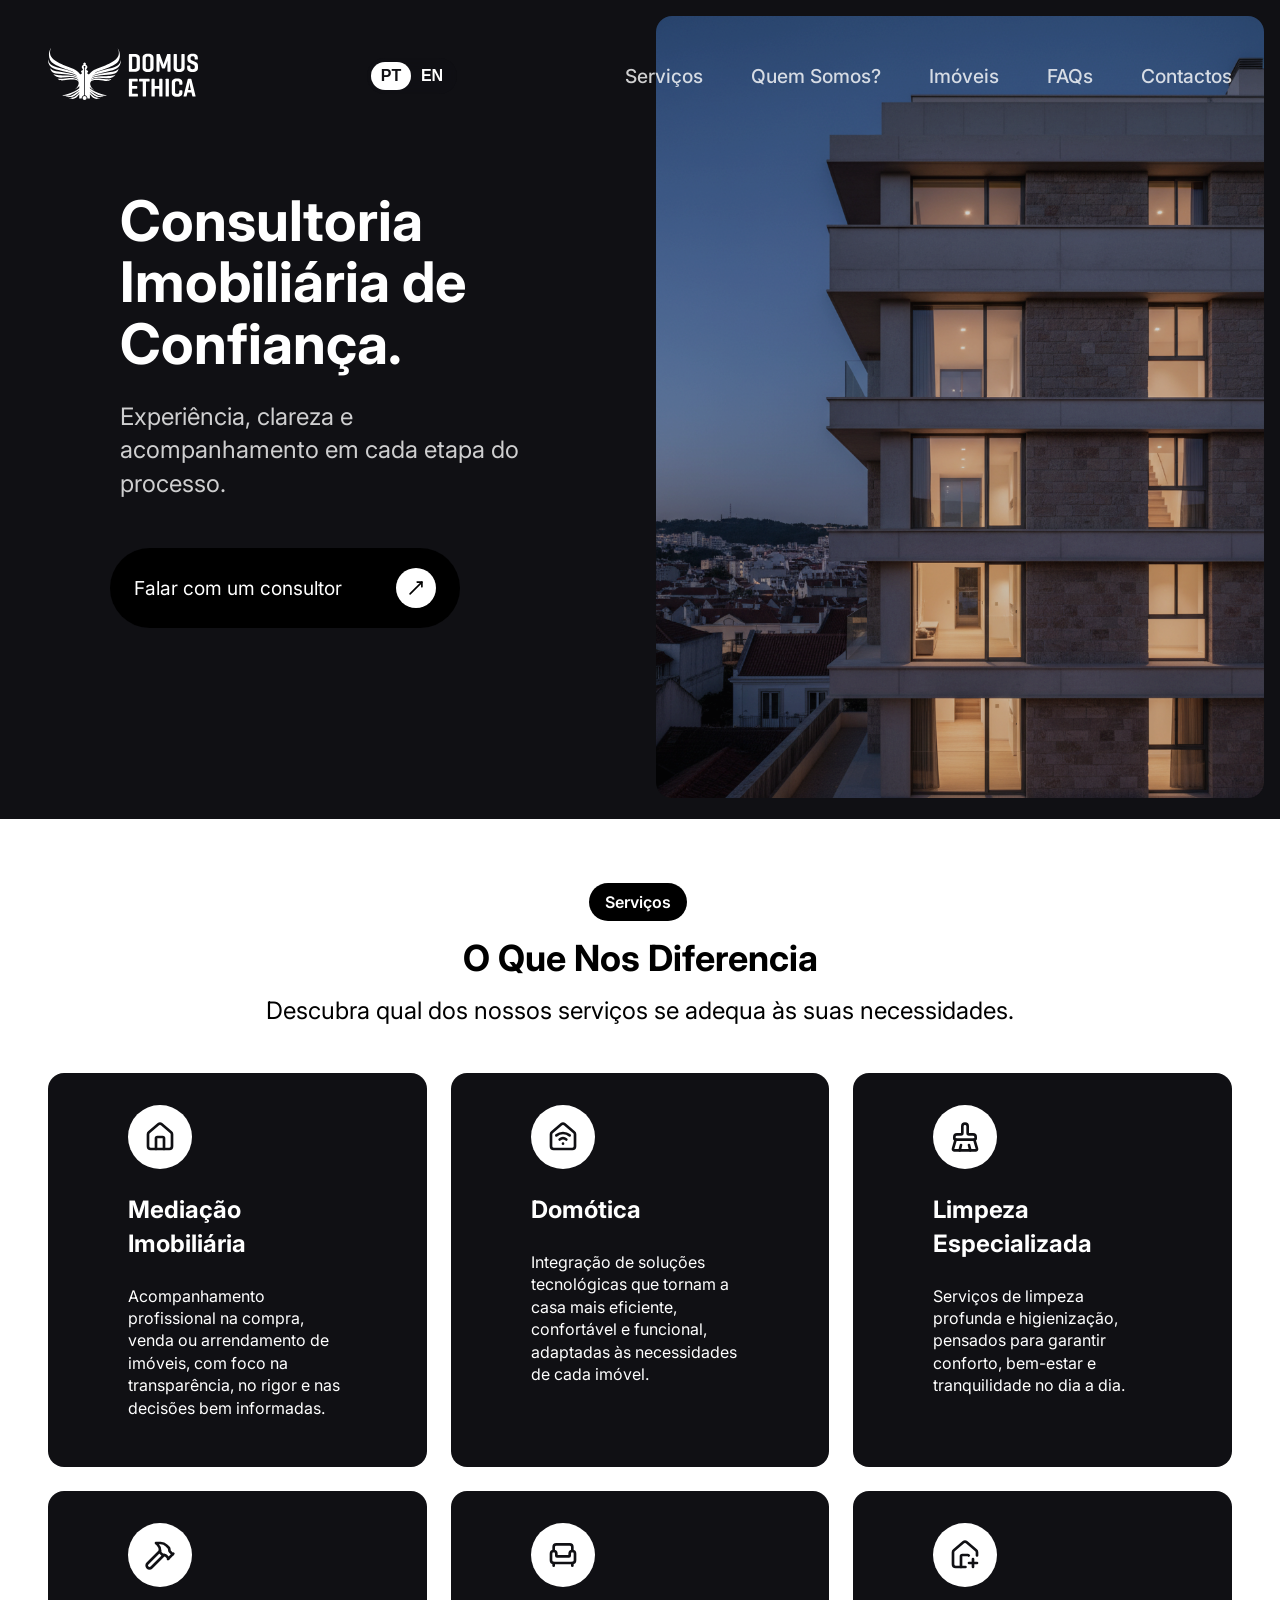
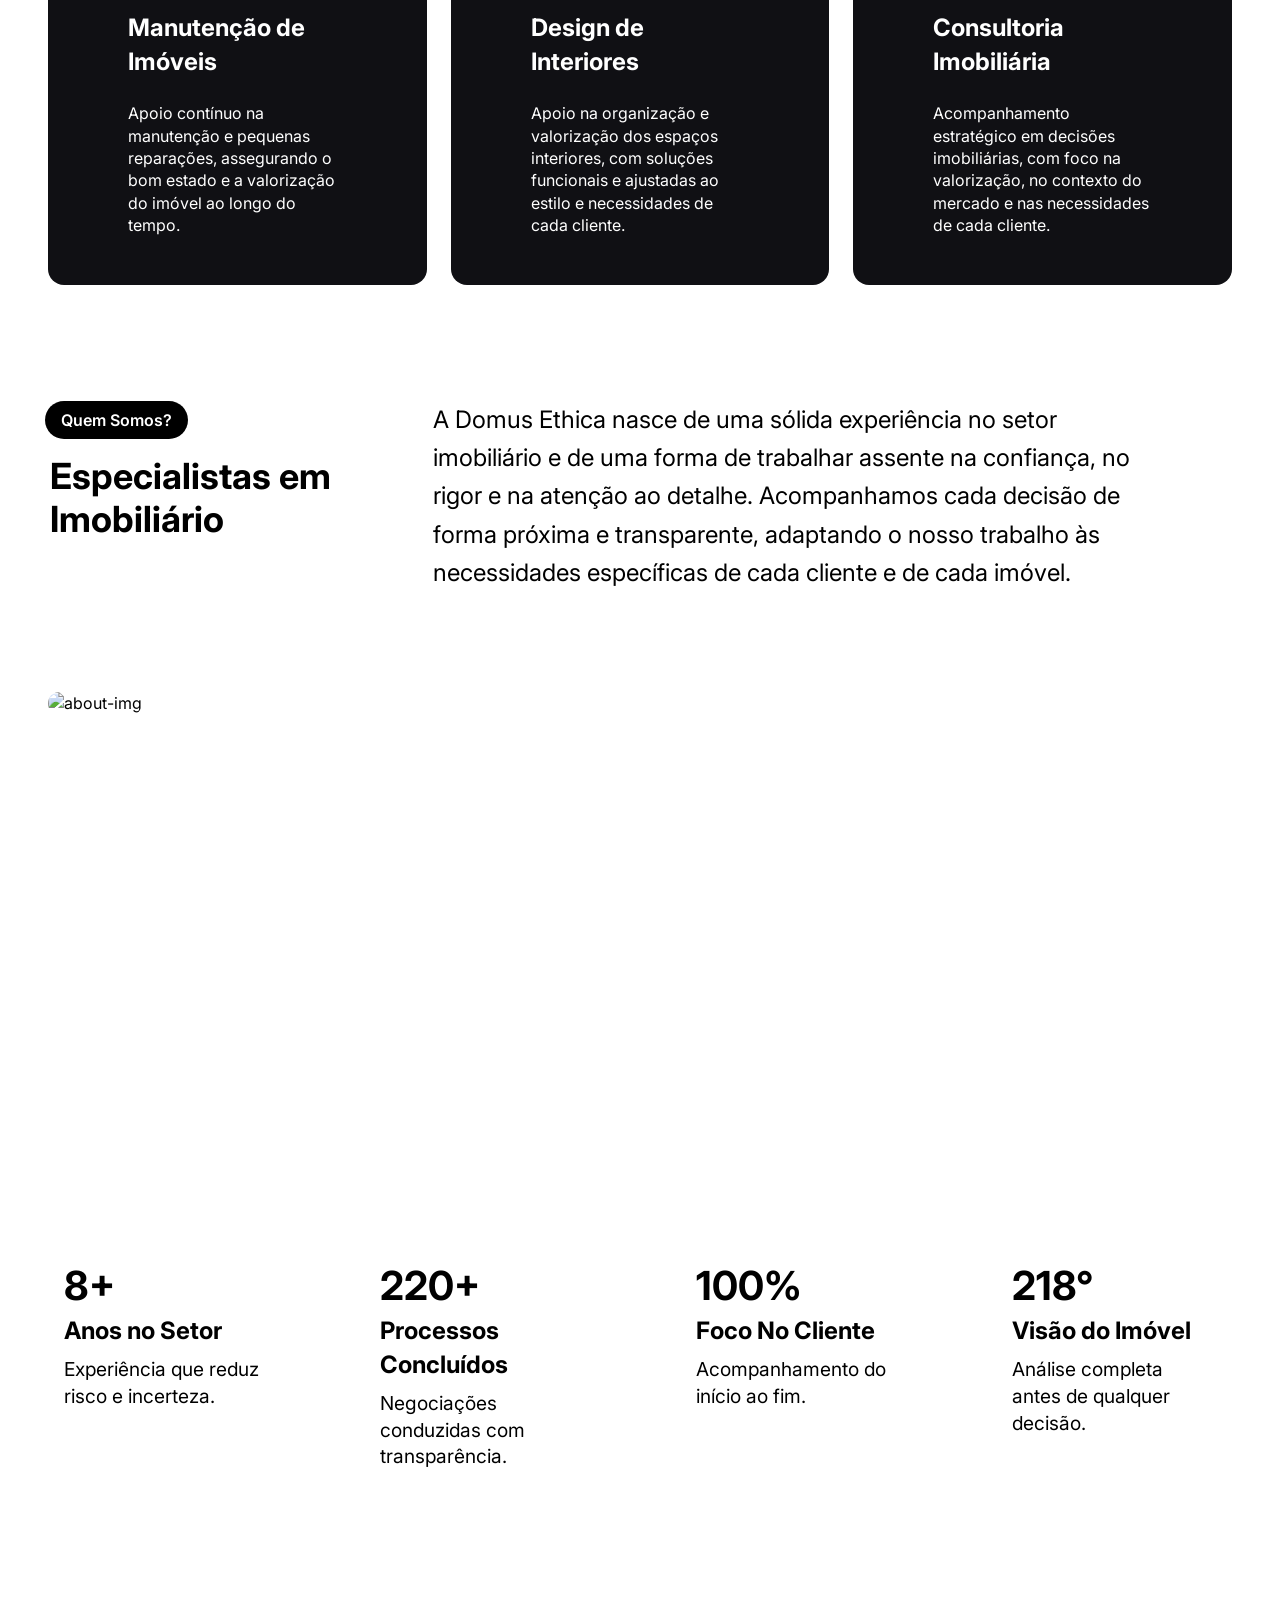
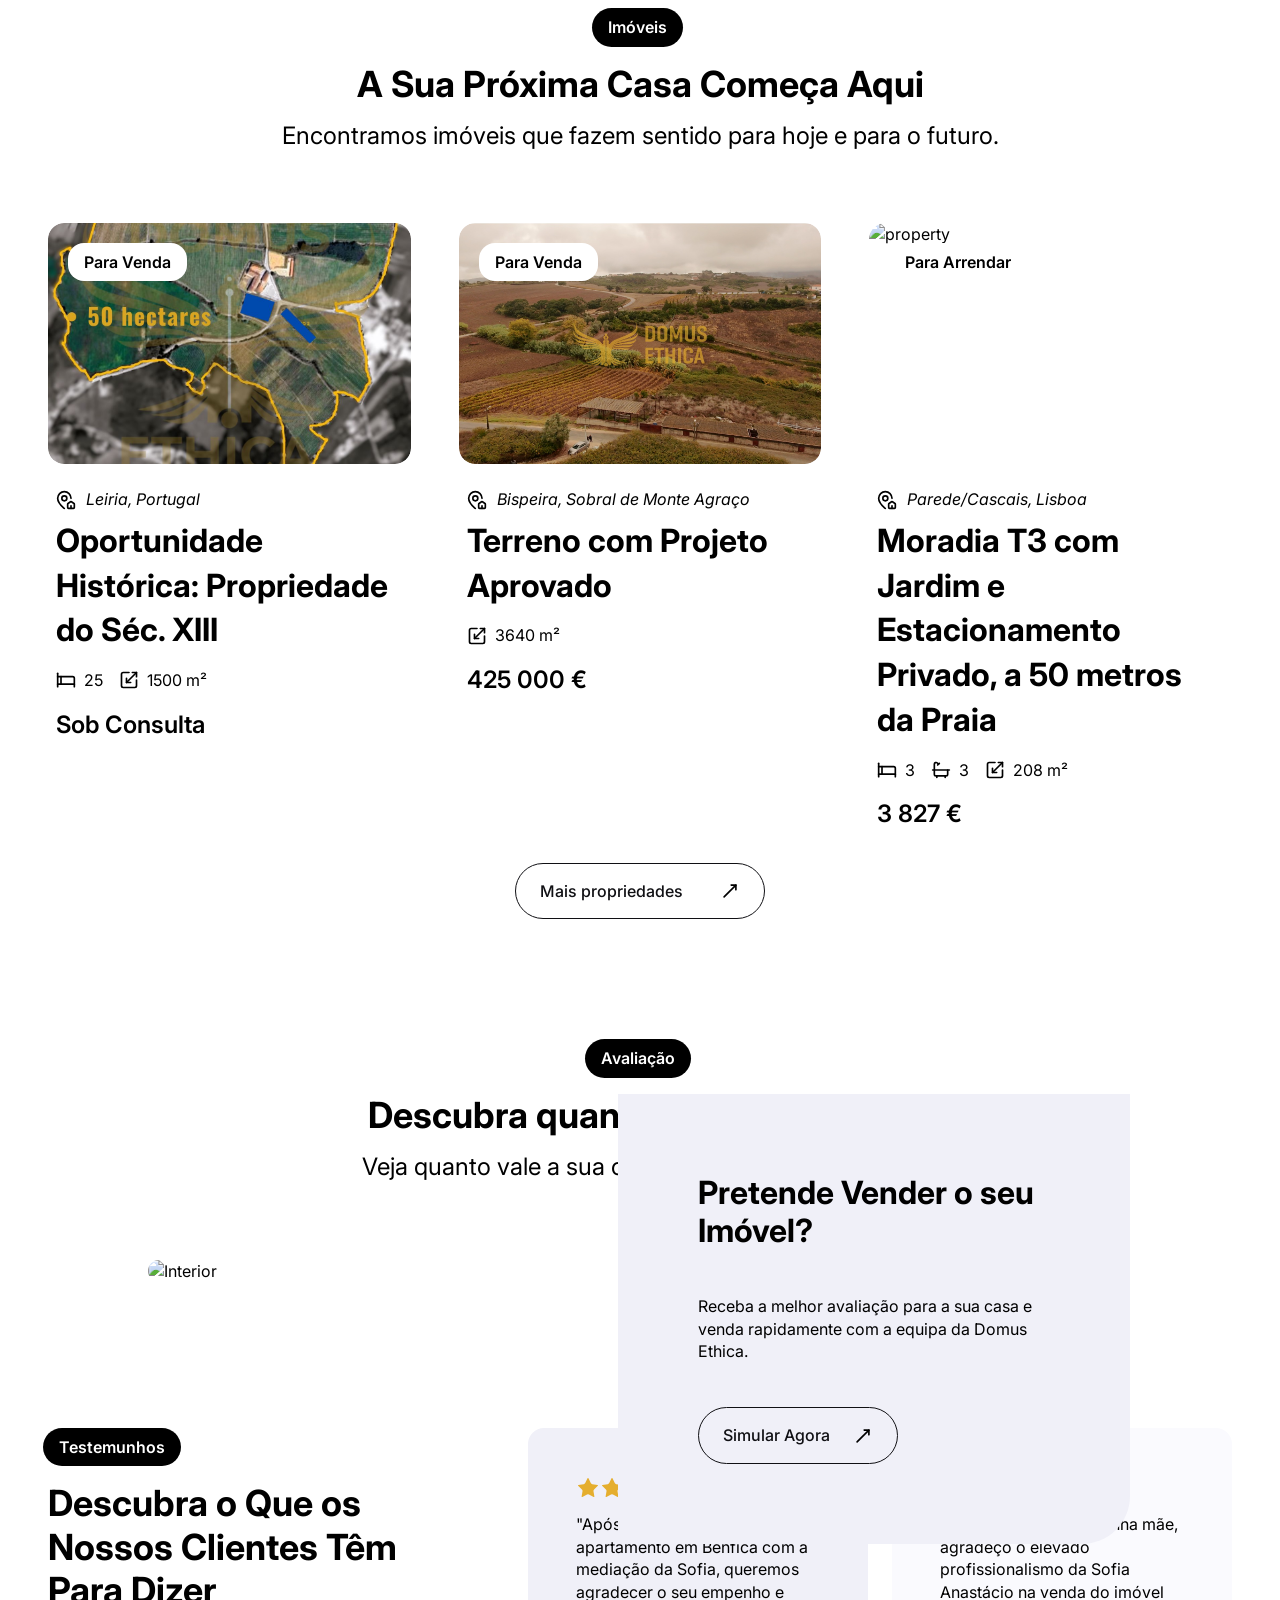
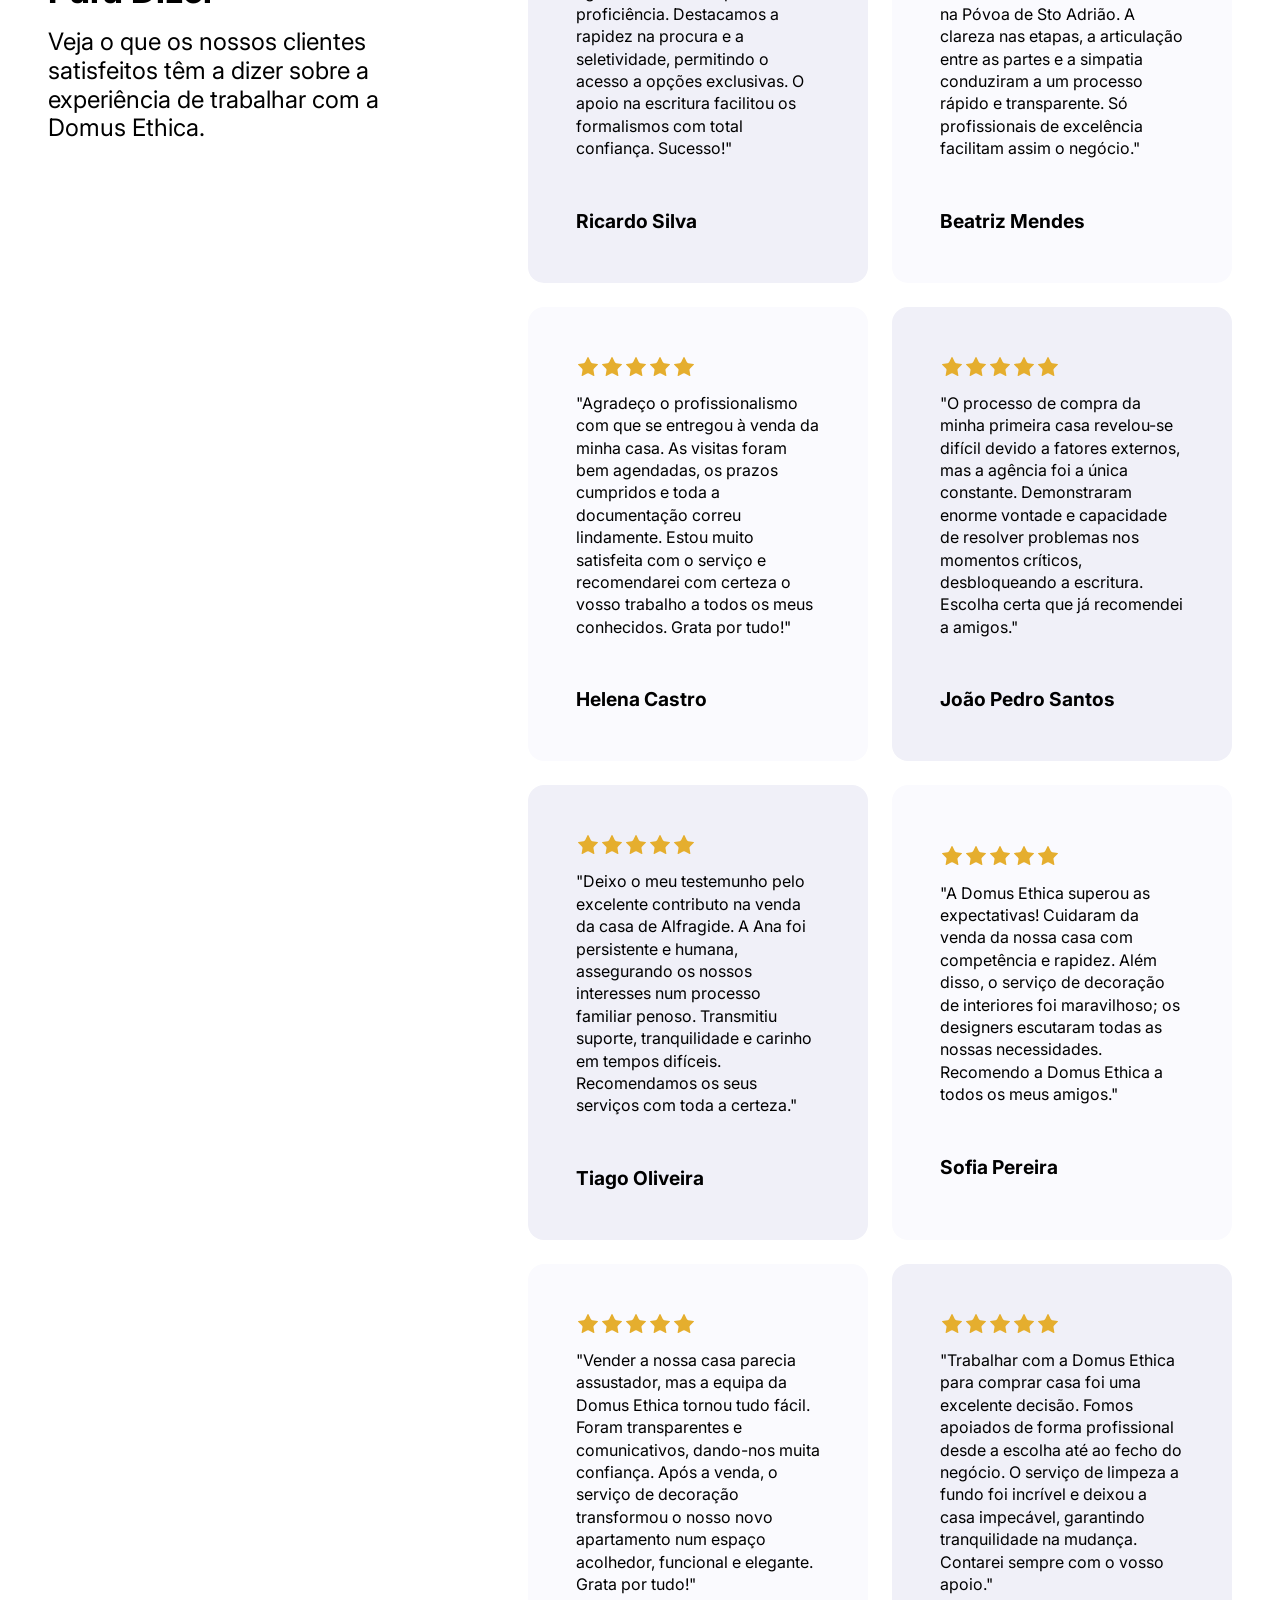
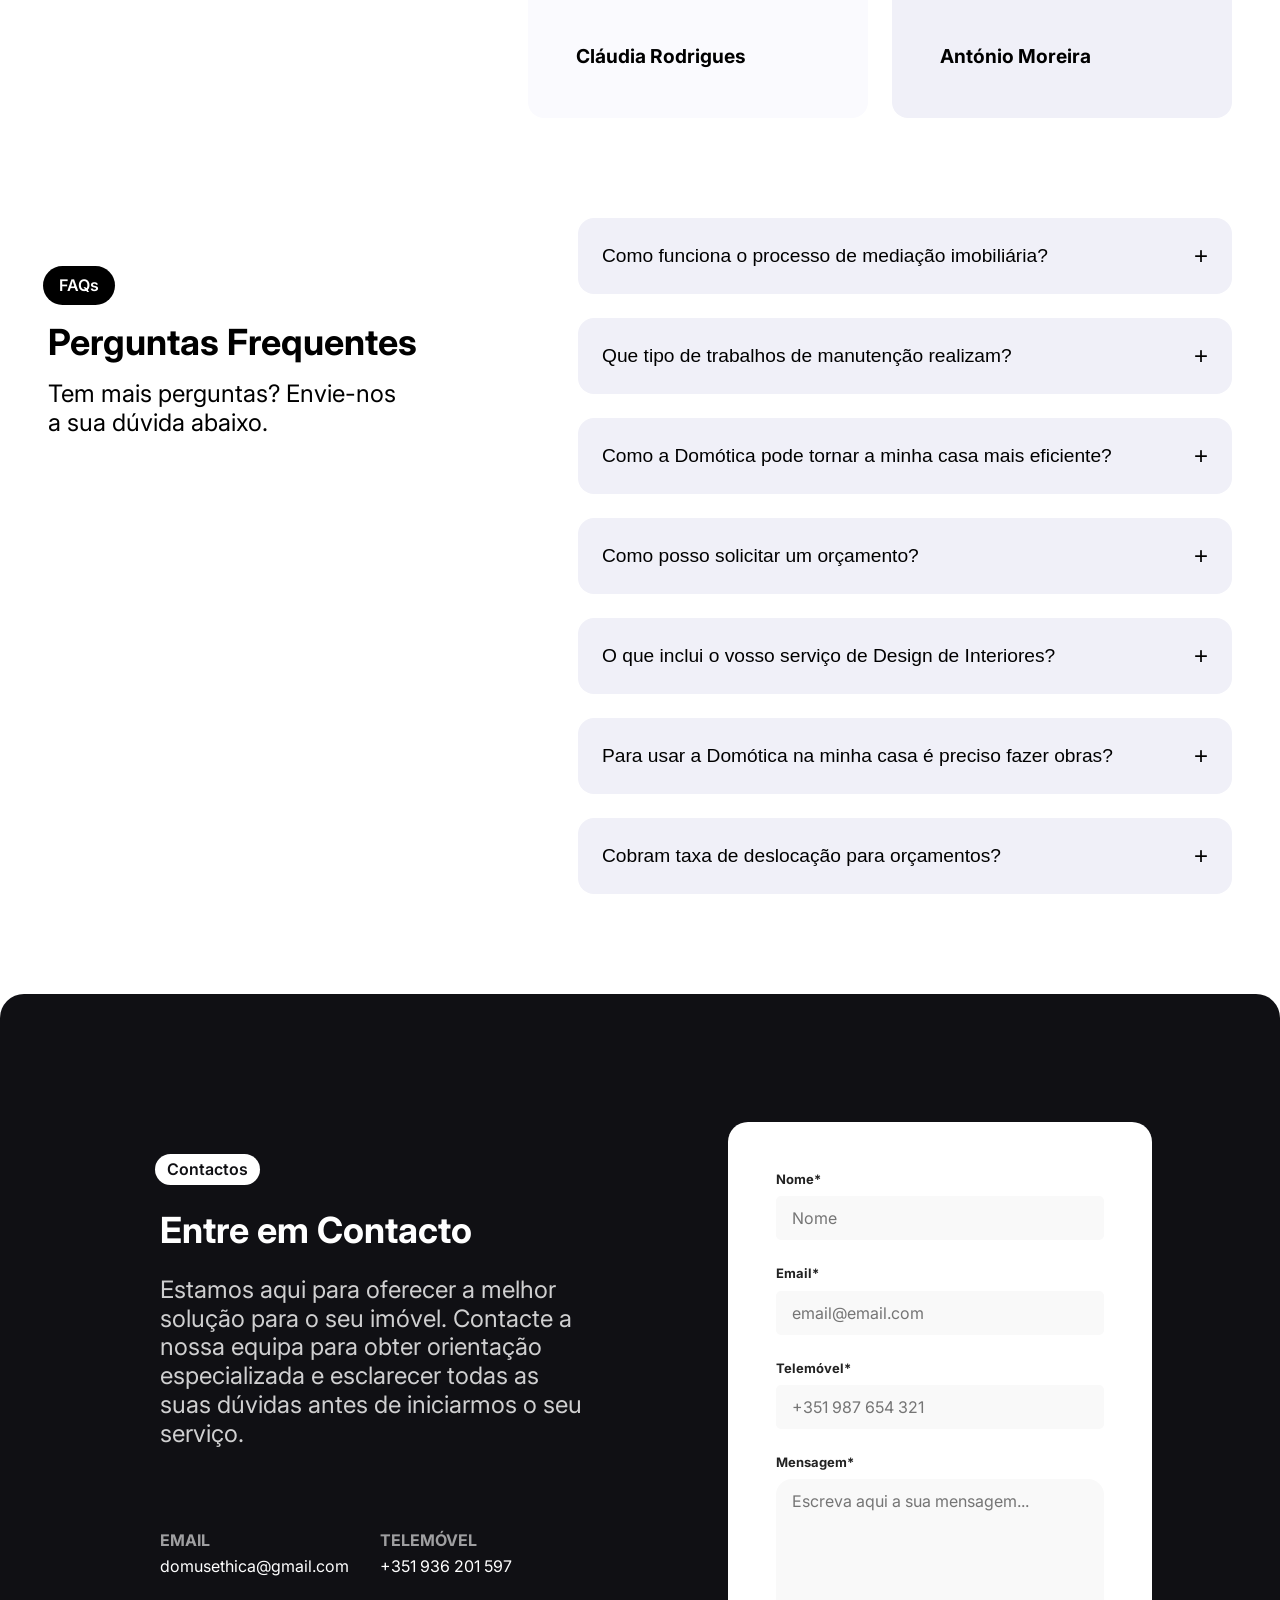
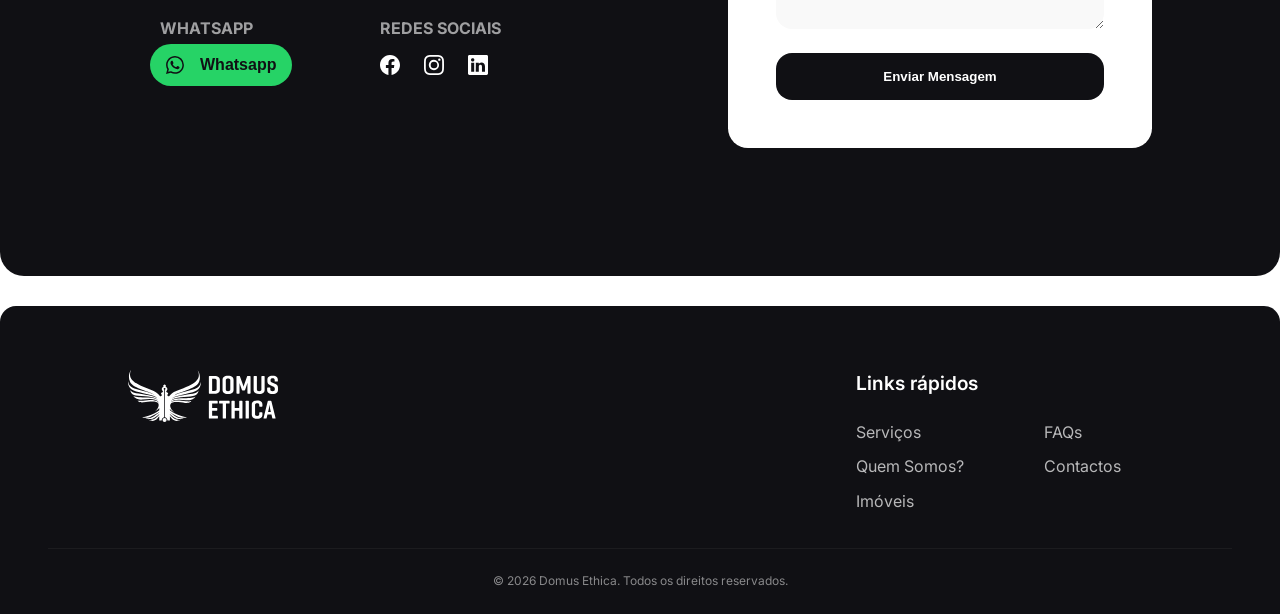
==== commit 296cb505: "properties pictures, & bug fixing" ====
--- a/index.html
+++ b/index.html
@@ -12,6 +12,7 @@
         rel="stylesheet">
     <link rel="stylesheet" href="https://unpkg.com/aos@next/dist/aos.css" />
     <title>Domus Ethica</title>
+    <link rel="icon" type="svg" href="assets/favicon.svg">
 </head>
 
 <body>
--- a/css/style.css
+++ b/css/style.css
@@ -153,7 +153,7 @@
     top: 0;
     right: -100%;
     width: 100%;
-    height: 100vh;
+    height: 100%;
     background-color: var(--bg-dark);
     z-index: 50;
     transition: var(--transition);
@@ -187,6 +187,7 @@
 
 .hamburger.is-open span:nth-child(2) {
     opacity: 0;
+    transform: scale(0); 
 }
 
 .hamburger.is-open span:nth-child(3) {
@@ -199,7 +200,7 @@
 
 /* MOBILE HERO*/
 .hero {
-    height: 100vh;
+    height: 100%;
     position: relative;
     overflow: hidden;
     background-color: var(--bg-dark);
@@ -236,7 +237,7 @@
     flex-direction: column;
     justify-content: center;
     height: 100%;
-    top: 40vh;
+    top: 40%;
 }
 
 .hero-text h1 {
@@ -621,7 +622,7 @@
 
 .evaluation-img-container {
     width: 100%;
-    height: 60vh;
+    height: 60%;
 }
 
 .evaluation-img-container img {
@@ -1160,6 +1161,7 @@
     display: flex;
     align-items: center;
     justify-content: center;
+    margin:40px auto;
 }
 
 .agent-info hr {
@@ -1399,7 +1401,7 @@
     align-items: center;
     justify-content: center;
     max-width: 100%;
-    min-height: 60vh;
+    min-height: 60%;
     margin: 20px auto;
     background: var(--white);
     border-radius: var(--radius-sm);
@@ -1624,7 +1626,7 @@
     .hero-contents {
         display: flex;
         flex-direction: row;
-        height: 100vh;
+        height: 100%;
         width: 100%;
         align-items: center;
     }
@@ -1634,7 +1636,7 @@
         z-index: 2;
         padding: var(--s-xl);
         padding-top: 250px;
-        top: 10vh;
+        top: 10%;
     }
 
     .hero-text h1 {
@@ -1738,7 +1740,7 @@
         padding: 0 var(--s-lg);
         margin-bottom: var(--s-lg);
         height: 500px;
-        width: 100vw;
+        width: 100%;
     }
 
     .stats-grid {
@@ -1791,7 +1793,7 @@
 
     .evaluation-img-container {
         width: 85%;
-        height: 40vh;
+        height: 40%;
         z-index: 1;
         position: relative;
     }
@@ -2140,7 +2142,7 @@
     .hero-contents {
         display: flex;
         flex-direction: row;
-        height: 100vh;
+        height: 100%;
         width: 100%;
         align-items: center;
     }
@@ -2148,7 +2150,7 @@
     .hero-image-container {
         position: relative;
         width: 50%;
-        height: 100vh;
+        height: 100%;
         z-index: 1;
     }
 
@@ -2354,7 +2356,7 @@
     .evaluation-img-container {
         margin-left: 100px;
         width: 75%;
-        height: 80vh;
+        height: 80%;
     }
 
     .evaluation-card {
@@ -2710,7 +2712,7 @@
 
     .form-card {
         padding: 100px 80px;
-        min-height: 60vh;
+        min-height: 60%;
     }
 
     .amenities-grid {
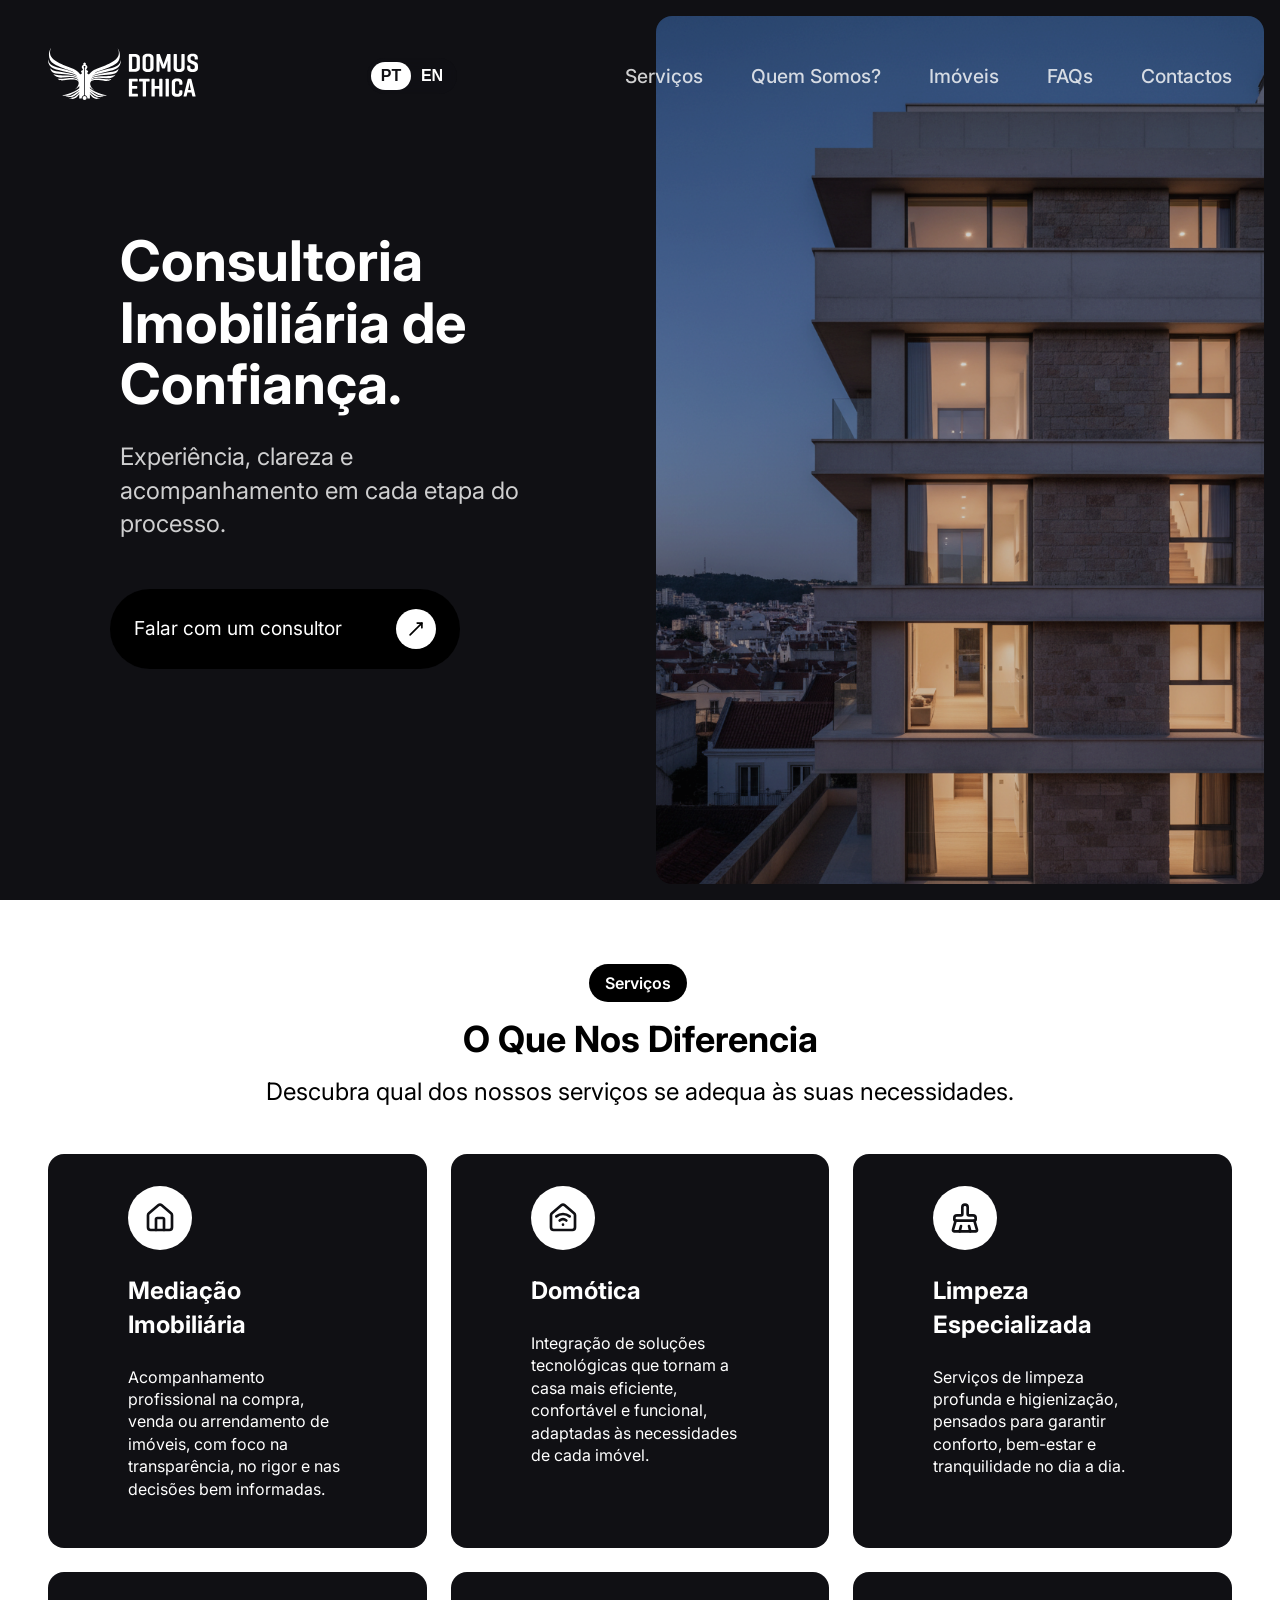
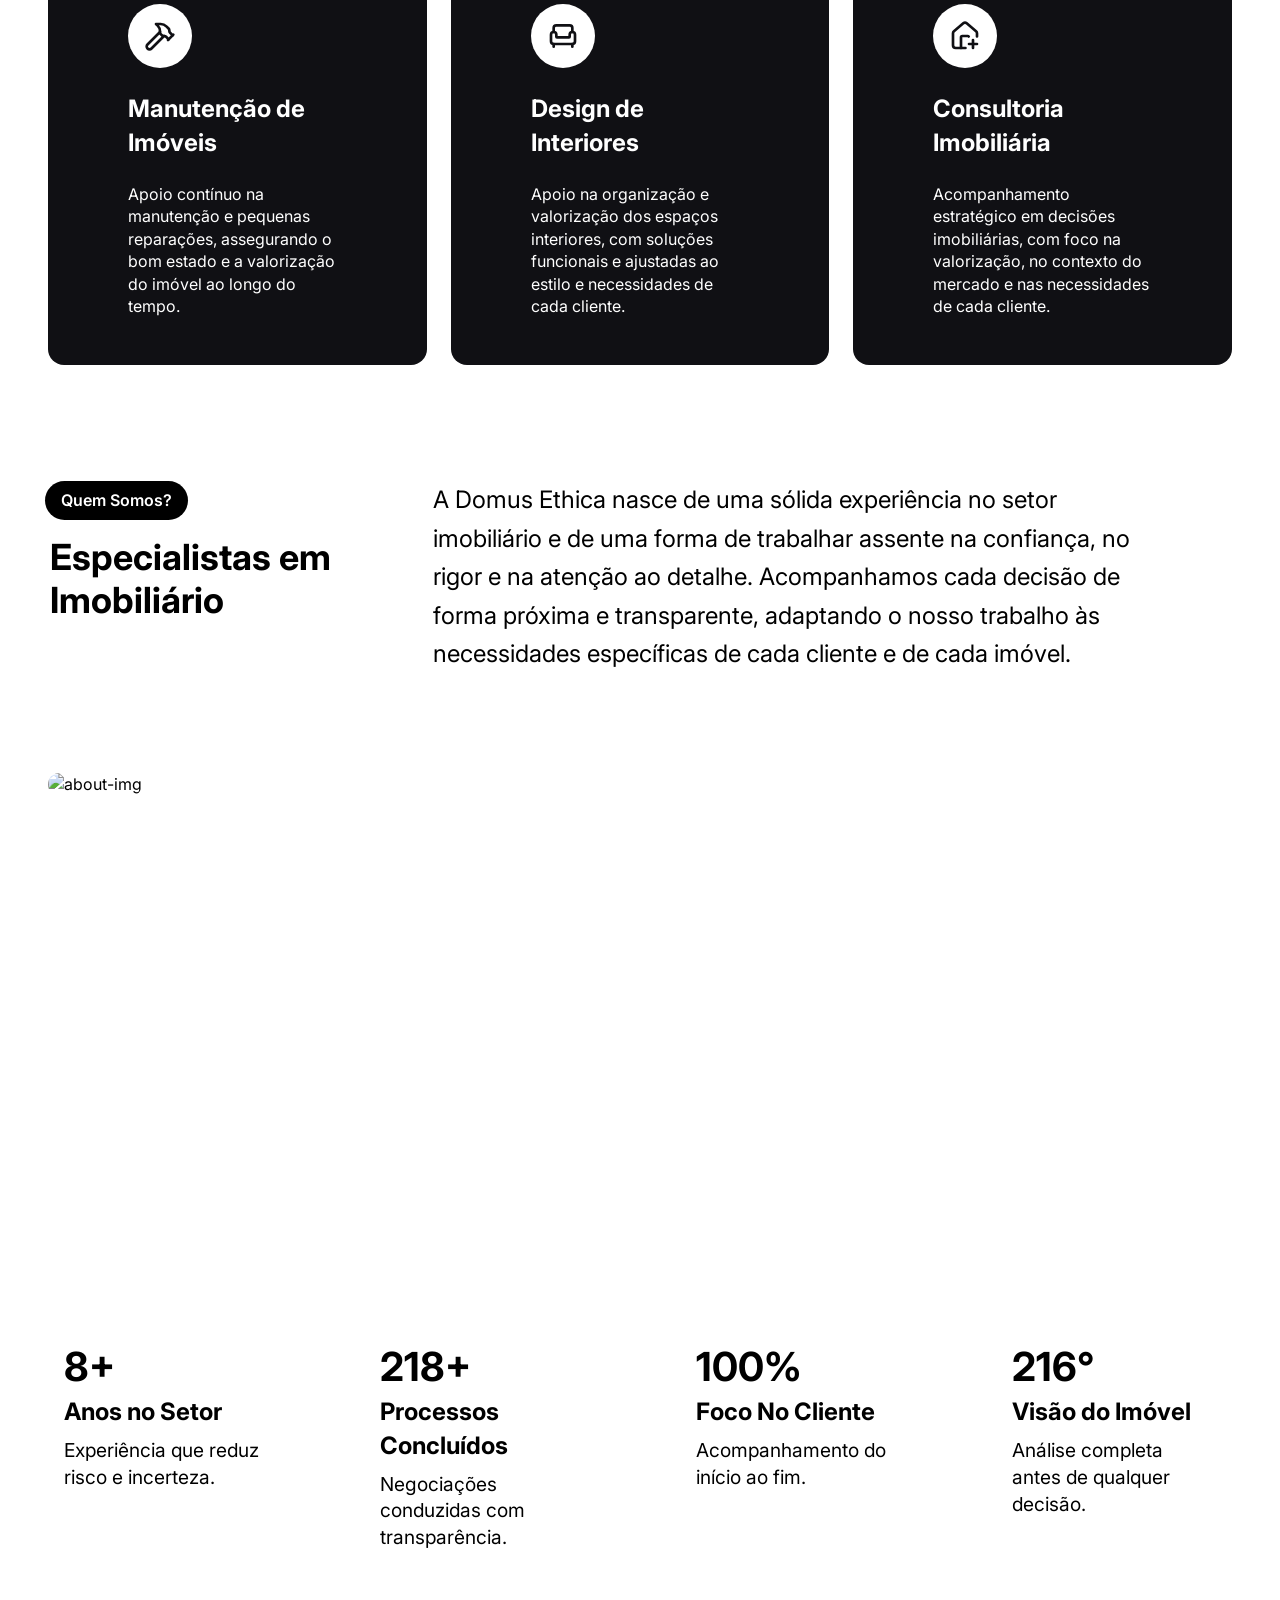
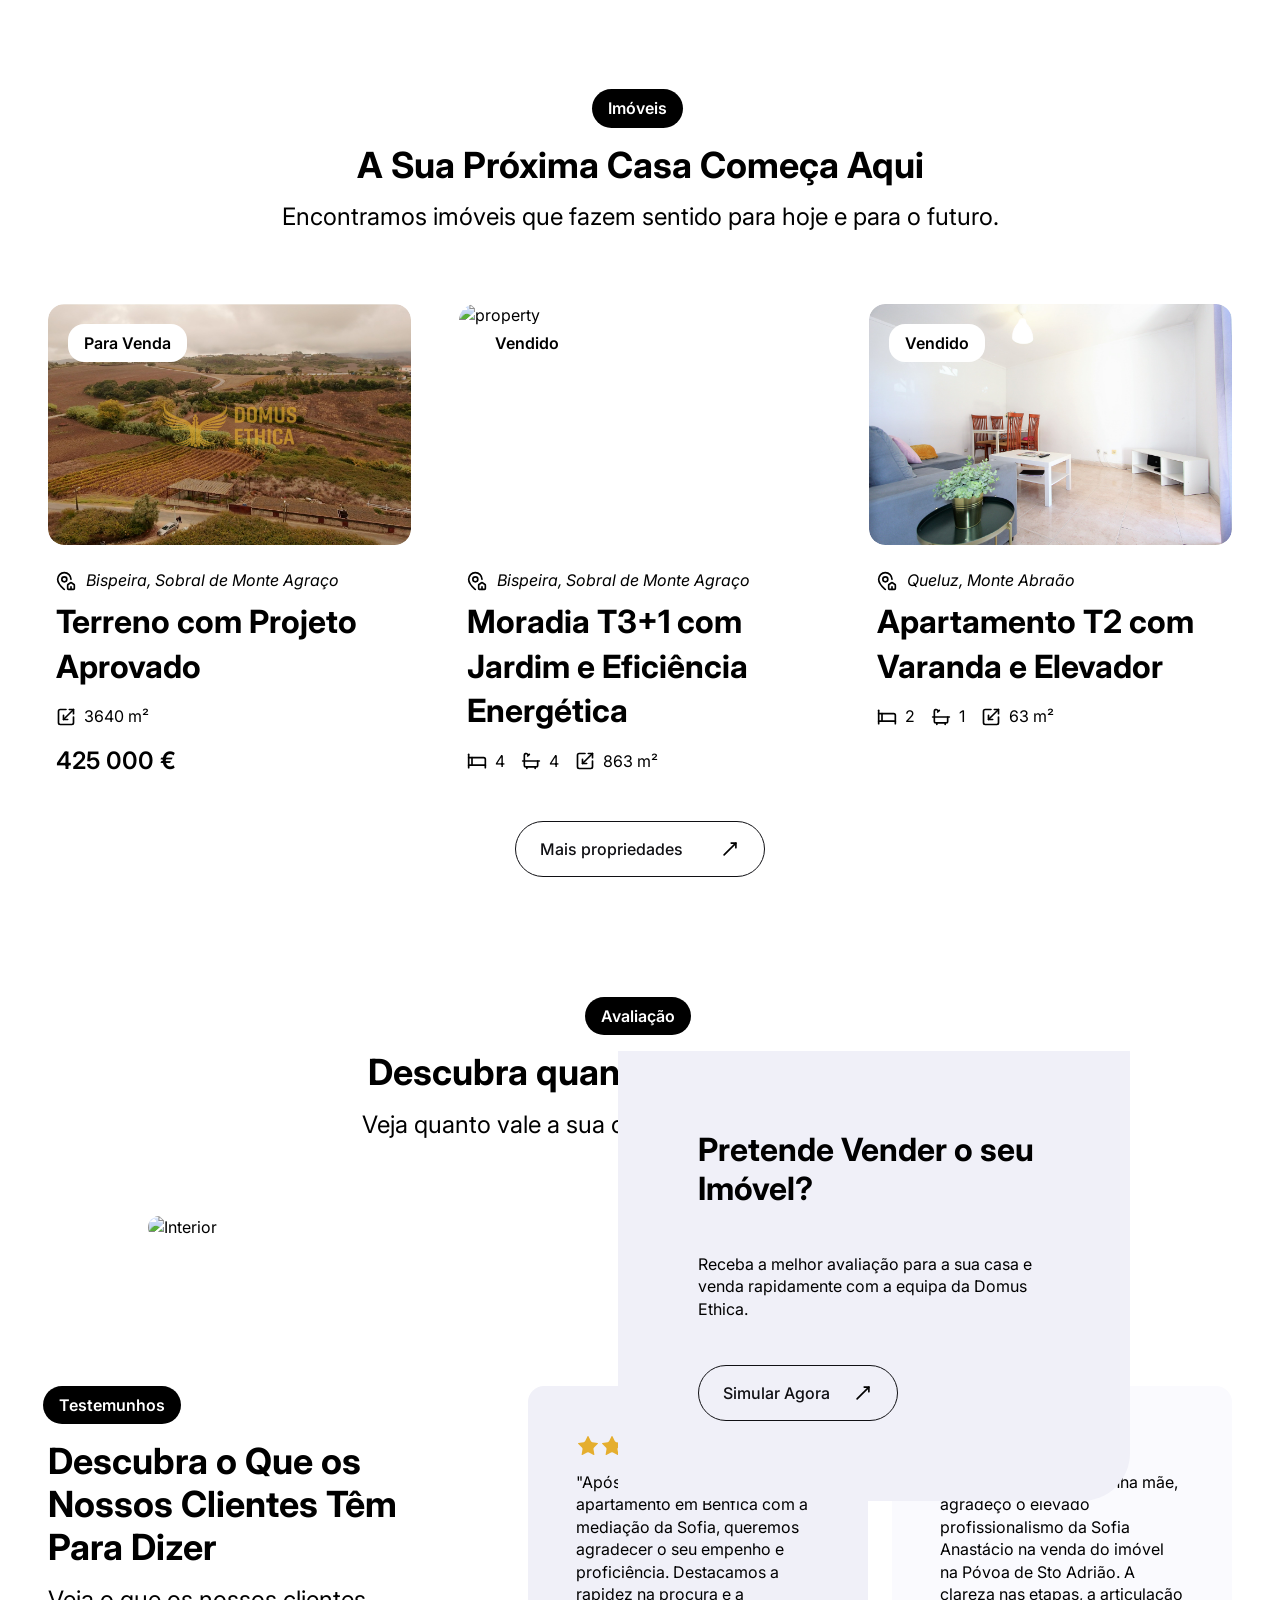
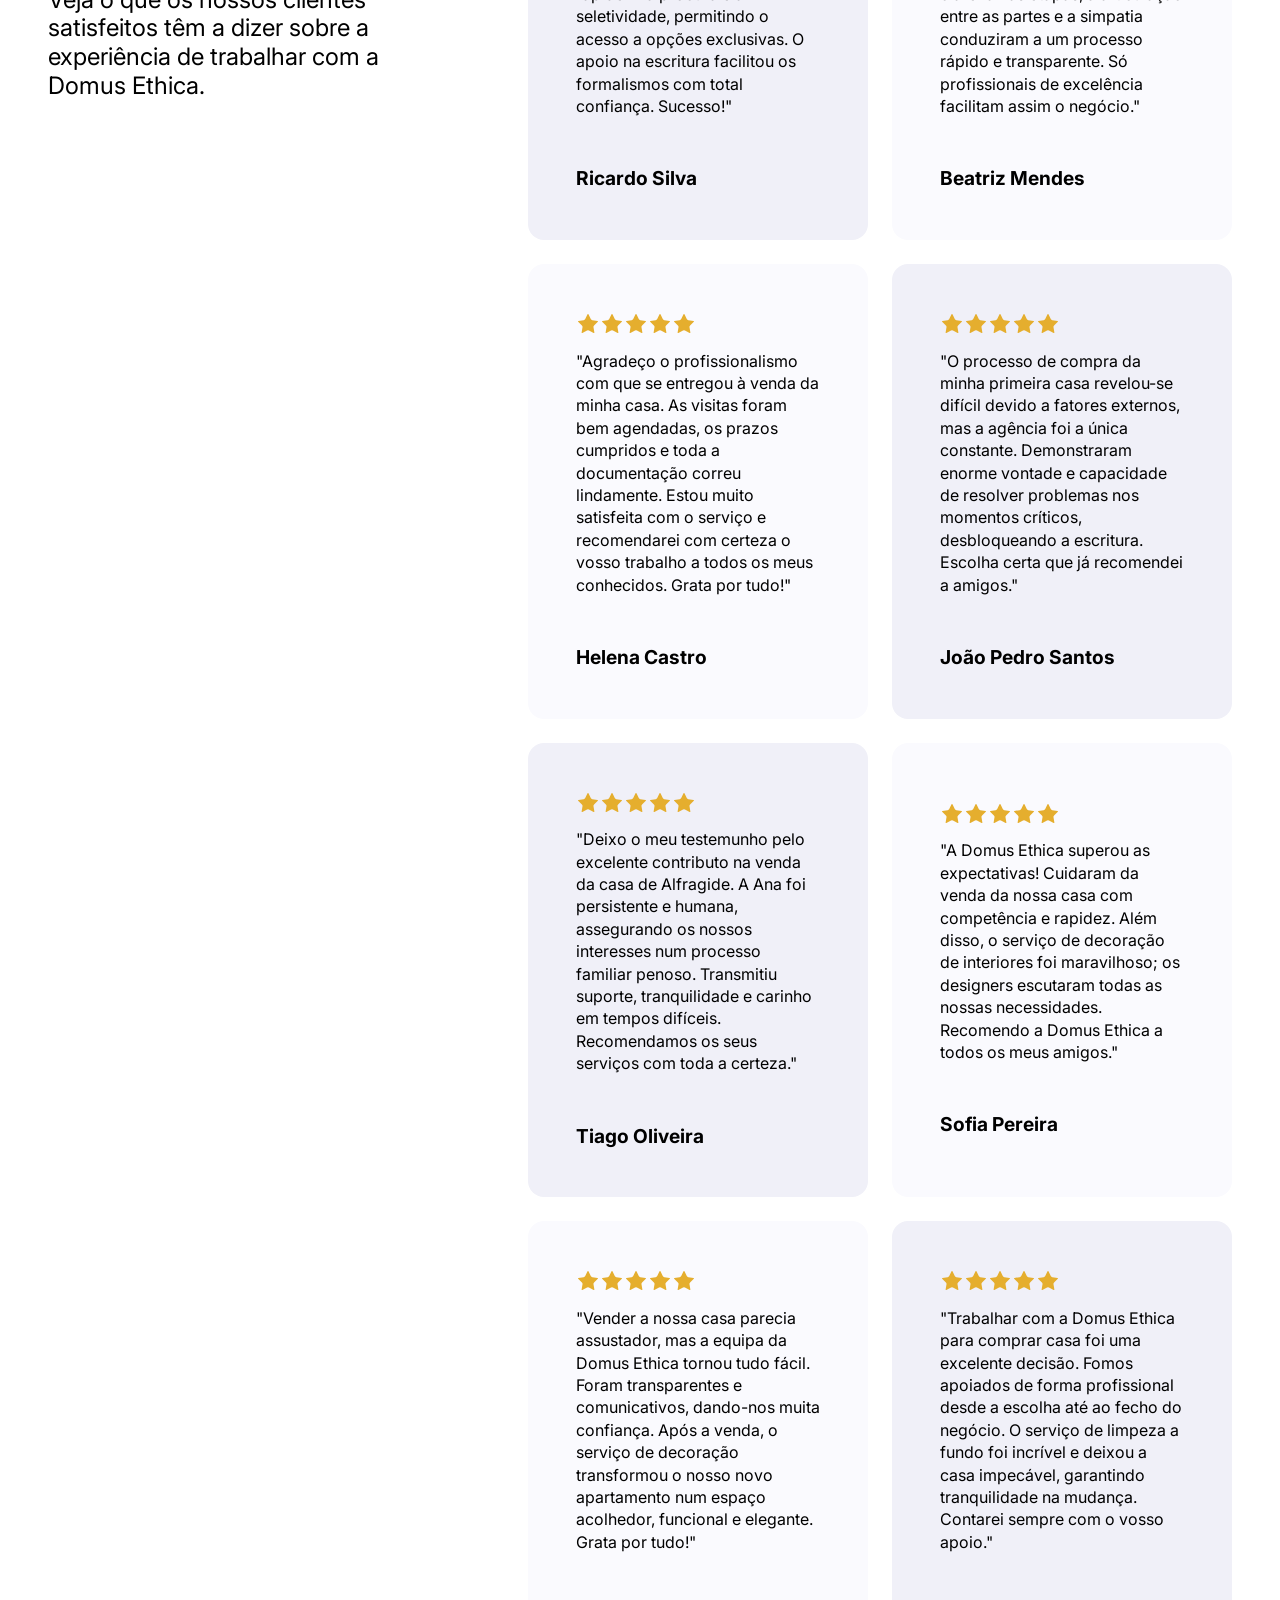
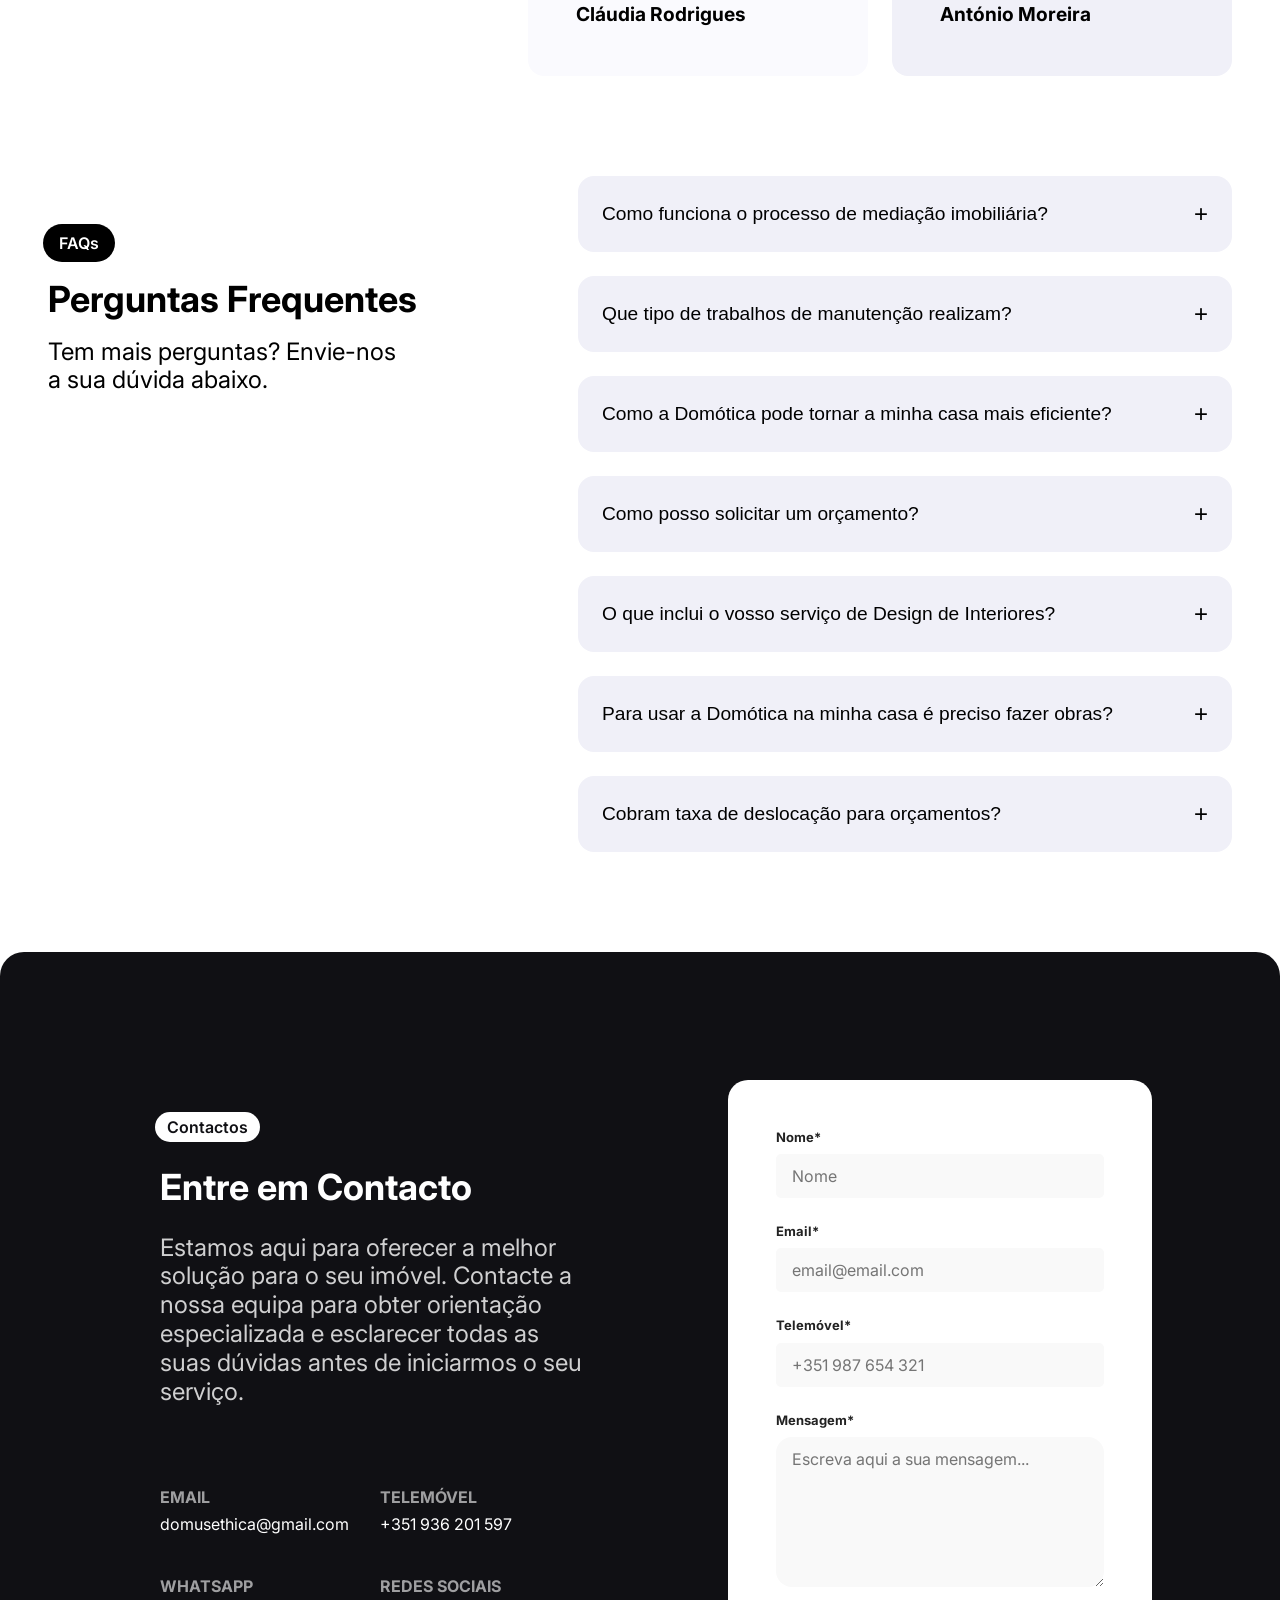
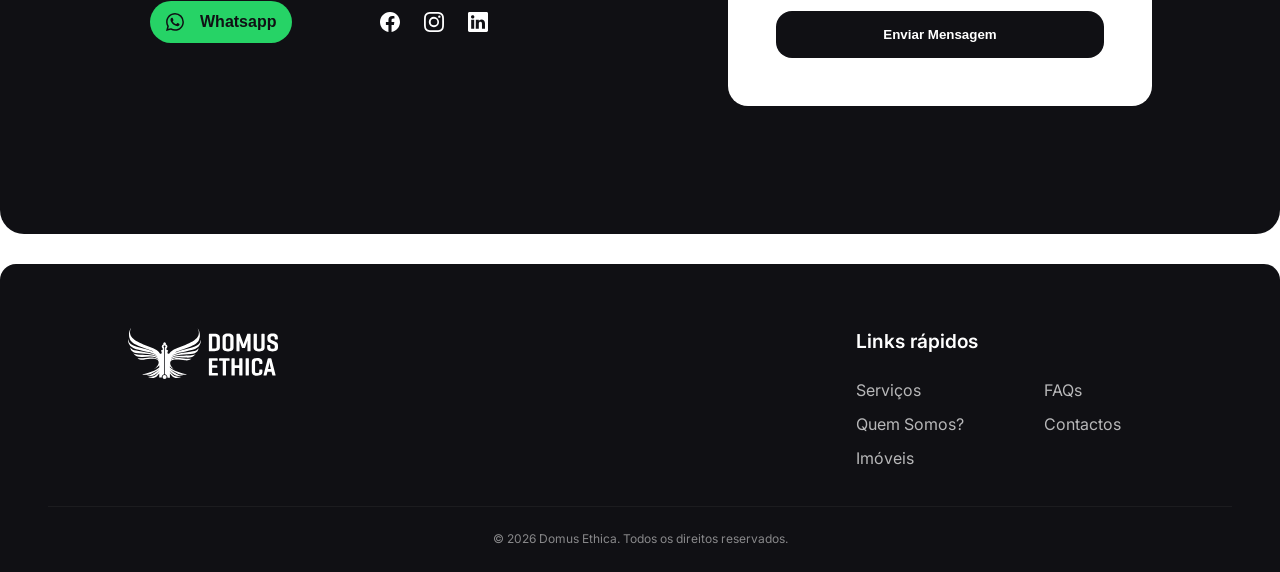
==== commit c36c13ef: "analytics google" ====
--- a/index.html
+++ b/index.html
@@ -2,6 +2,15 @@
 <html lang="pt">
 
 <head>
+    <!-- Google tag (gtag.js) -->
+    <script async src="https://www.googletagmanager.com/gtag/js?id=G-8Y0HFE8G09"></script>
+    <script>
+        window.dataLayer = window.dataLayer || [];
+        function gtag() { dataLayer.push(arguments); }
+        gtag('js', new Date());
+
+        gtag('config', 'G-8Y0HFE8G09');
+    </script>
     <meta charset="UTF-8">
     <meta name="viewport" content="width=device-width, initial-scale=1.0">
     <link rel="stylesheet" href="css/style.css">
--- a/css/style.css
+++ b/css/style.css
@@ -153,7 +153,7 @@
     top: 0;
     right: -100%;
     width: 100%;
-    height: 100%;
+    height: 100vh;
     background-color: var(--bg-dark);
     z-index: 50;
     transition: var(--transition);
@@ -200,7 +200,7 @@
 
 /* MOBILE HERO*/
 .hero {
-    height: 100%;
+    height: 100vh;
     position: relative;
     overflow: hidden;
     background-color: var(--bg-dark);
@@ -237,7 +237,7 @@
     flex-direction: column;
     justify-content: center;
     height: 100%;
-    top: 40%;
+    top: 40vh;
 }
 
 .hero-text h1 {
@@ -622,7 +622,7 @@
 
 .evaluation-img-container {
     width: 100%;
-    height: 60%;
+    height: 60vh;
 }
 
 .evaluation-img-container img {
@@ -1401,7 +1401,7 @@
     align-items: center;
     justify-content: center;
     max-width: 100%;
-    min-height: 60%;
+    min-height: 60vh;
     margin: 20px auto;
     background: var(--white);
     border-radius: var(--radius-sm);
@@ -1626,7 +1626,7 @@
     .hero-contents {
         display: flex;
         flex-direction: row;
-        height: 100%;
+        height: 100vh;
         width: 100%;
         align-items: center;
     }
@@ -1636,7 +1636,7 @@
         z-index: 2;
         padding: var(--s-xl);
         padding-top: 250px;
-        top: 10%;
+        top: 10vh;
     }
 
     .hero-text h1 {
@@ -1740,7 +1740,7 @@
         padding: 0 var(--s-lg);
         margin-bottom: var(--s-lg);
         height: 500px;
-        width: 100%;
+        width: 100vw;
     }
 
     .stats-grid {
@@ -1793,7 +1793,7 @@
 
     .evaluation-img-container {
         width: 85%;
-        height: 40%;
+        height: 40vh;
         z-index: 1;
         position: relative;
     }
@@ -2142,7 +2142,7 @@
     .hero-contents {
         display: flex;
         flex-direction: row;
-        height: 100%;
+        height: 100vh;
         width: 100%;
         align-items: center;
     }
@@ -2150,7 +2150,7 @@
     .hero-image-container {
         position: relative;
         width: 50%;
-        height: 100%;
+        height: 100vh;
         z-index: 1;
     }
 
@@ -2356,7 +2356,7 @@
     .evaluation-img-container {
         margin-left: 100px;
         width: 75%;
-        height: 80%;
+        height: 90%;
     }
 
     .evaluation-card {
@@ -2712,7 +2712,7 @@
 
     .form-card {
         padding: 100px 80px;
-        min-height: 60%;
+        min-height: 60vh;
     }
 
     .amenities-grid {
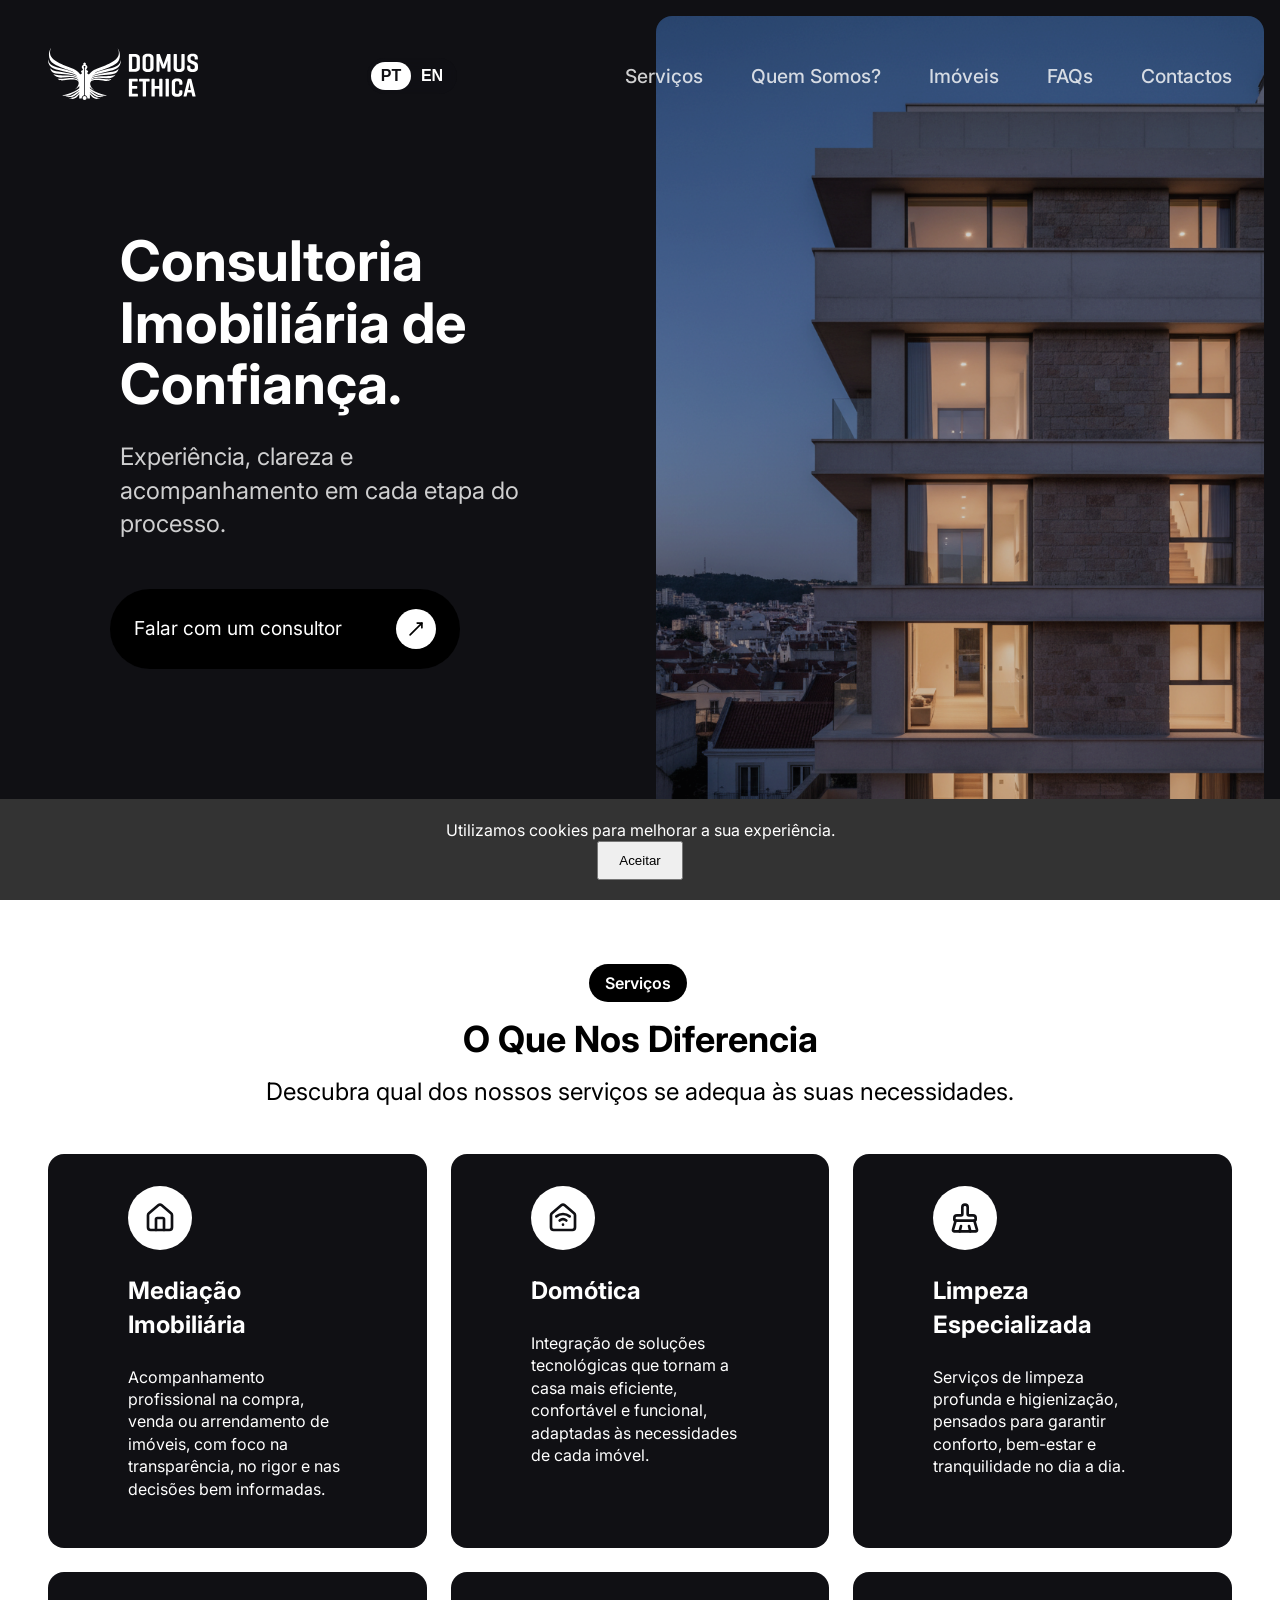
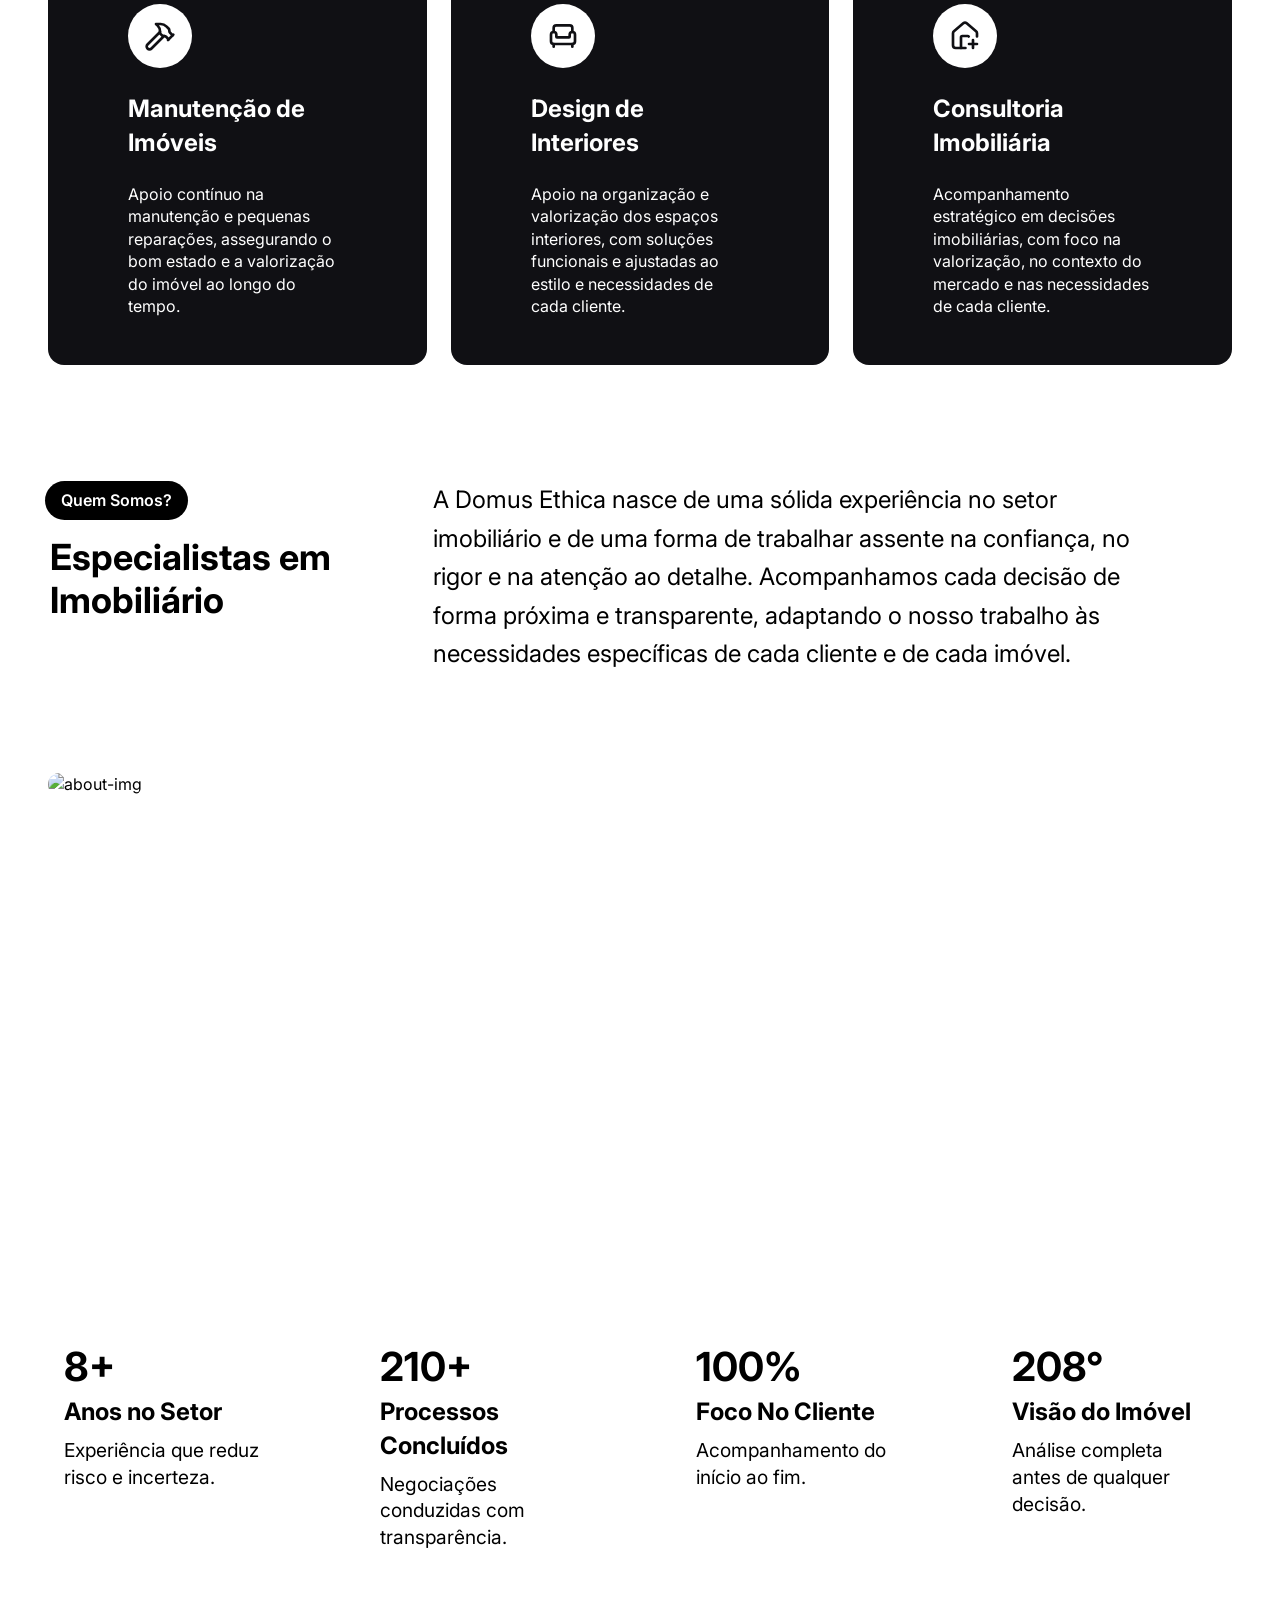
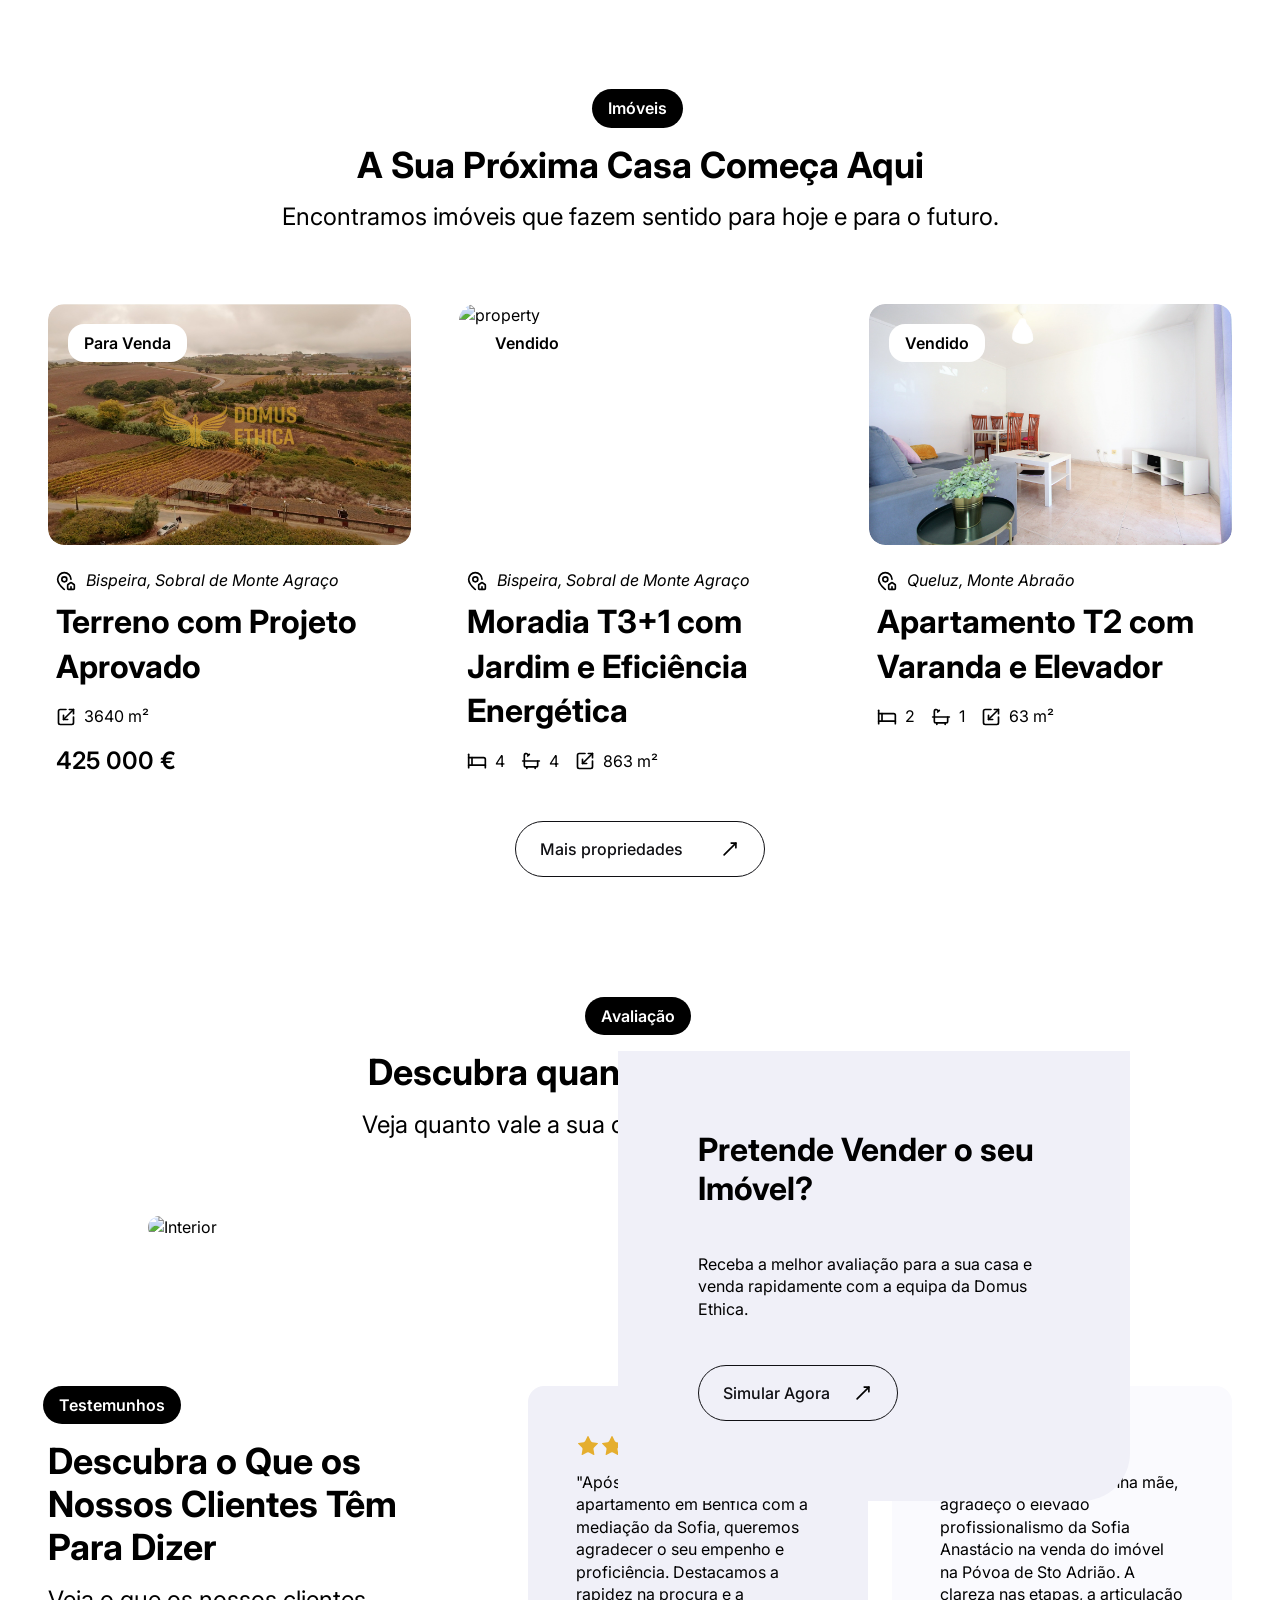
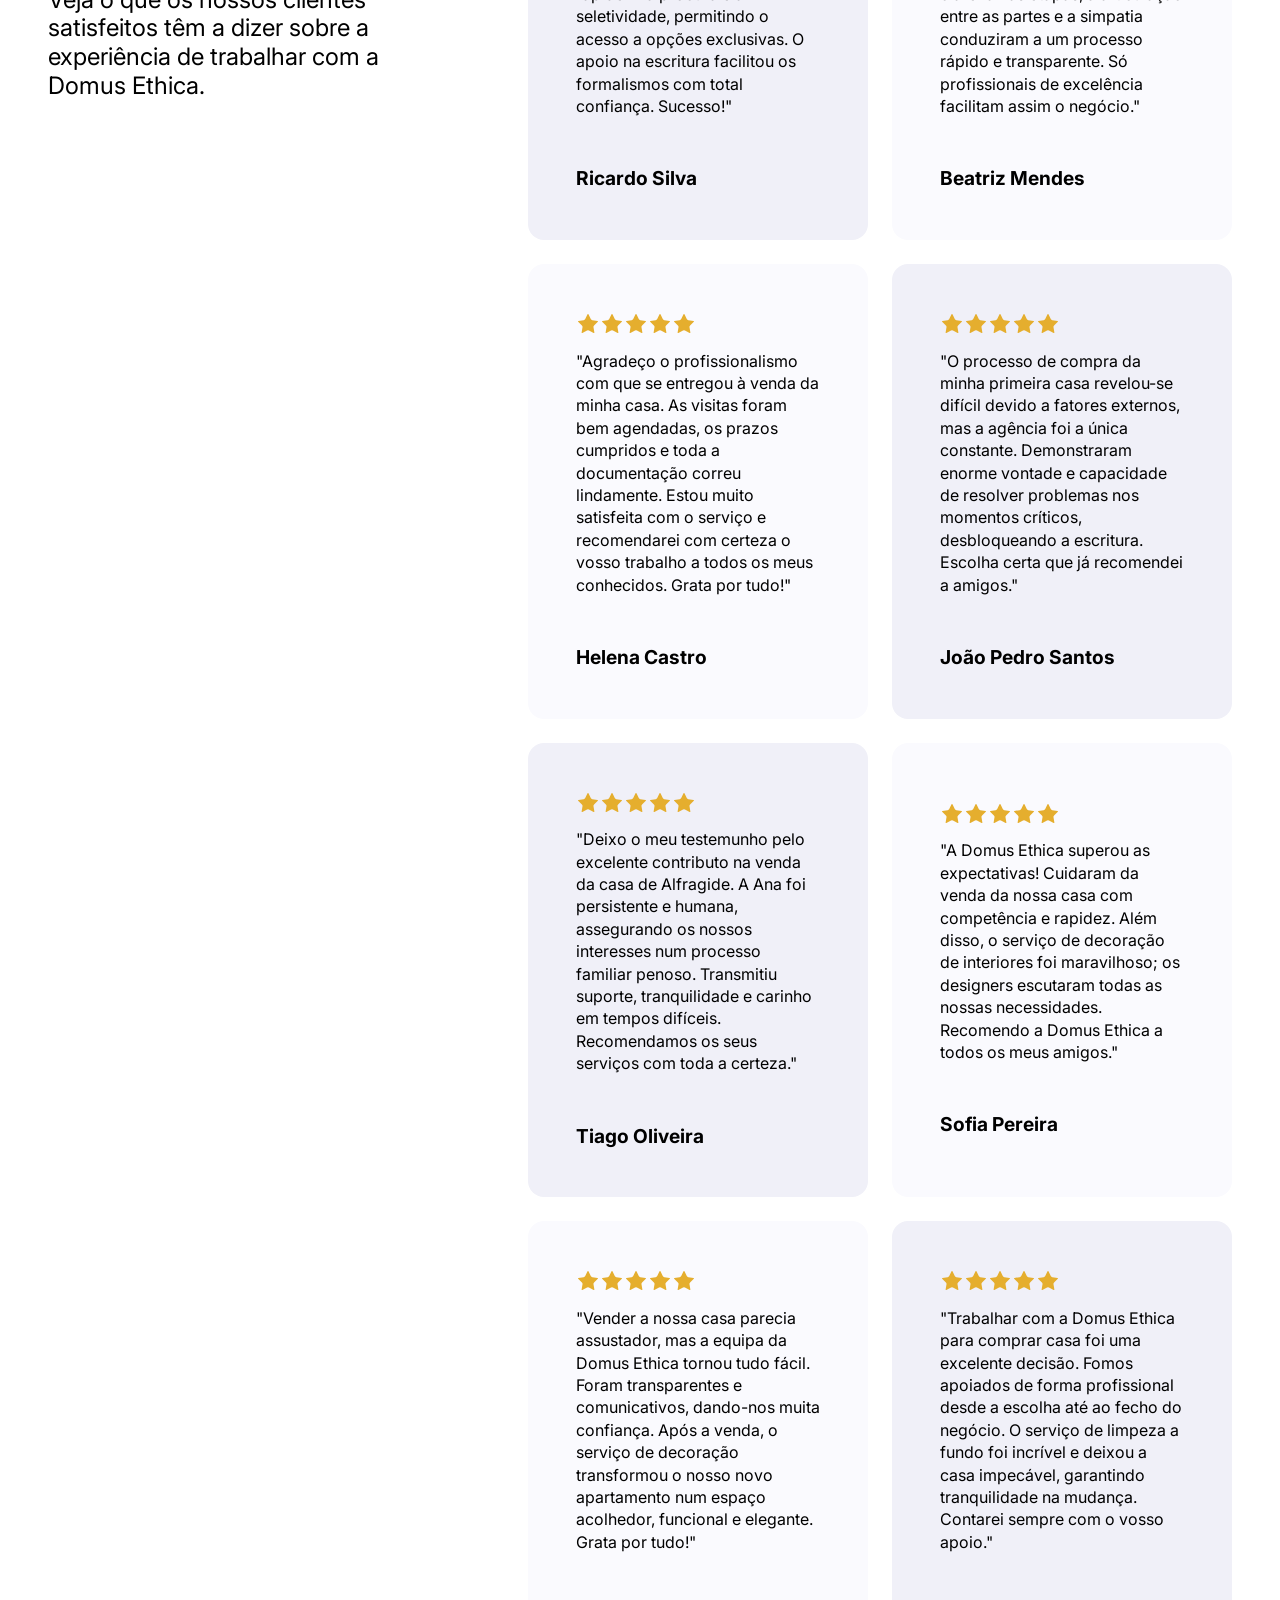
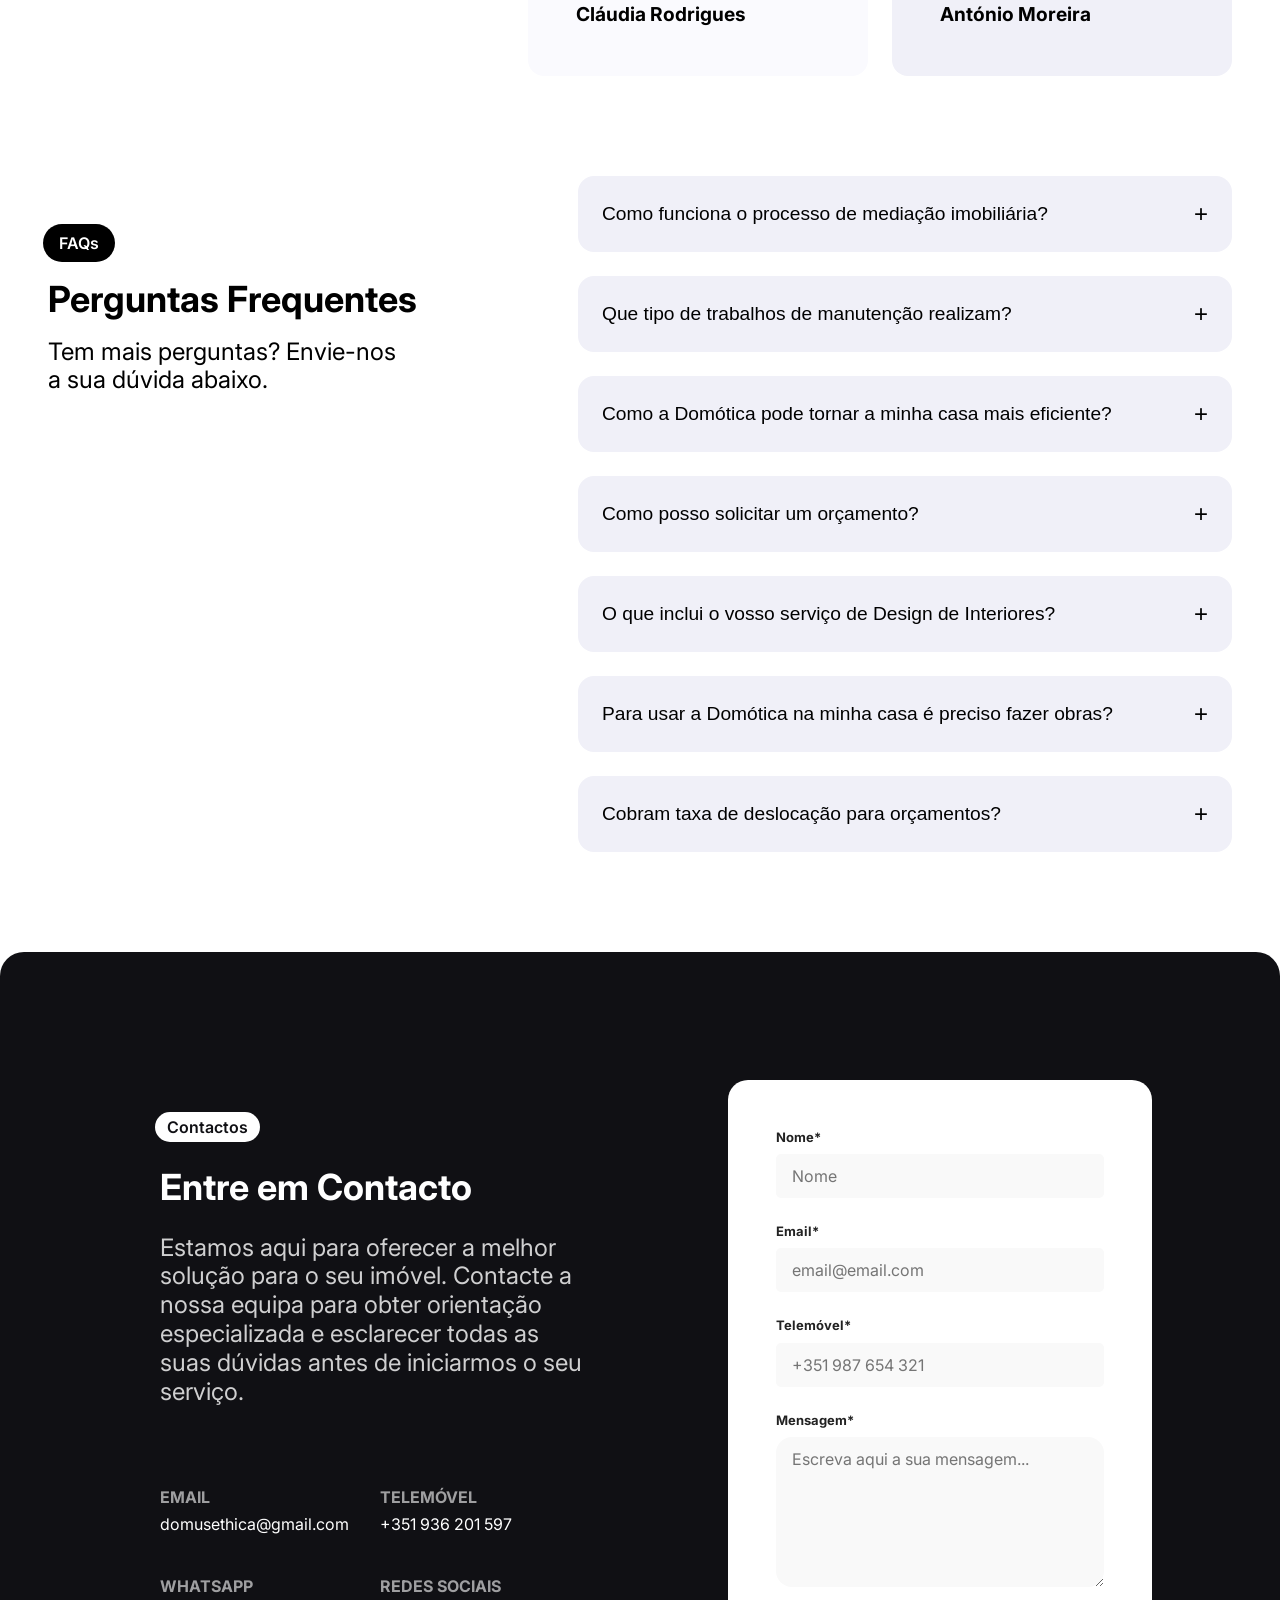
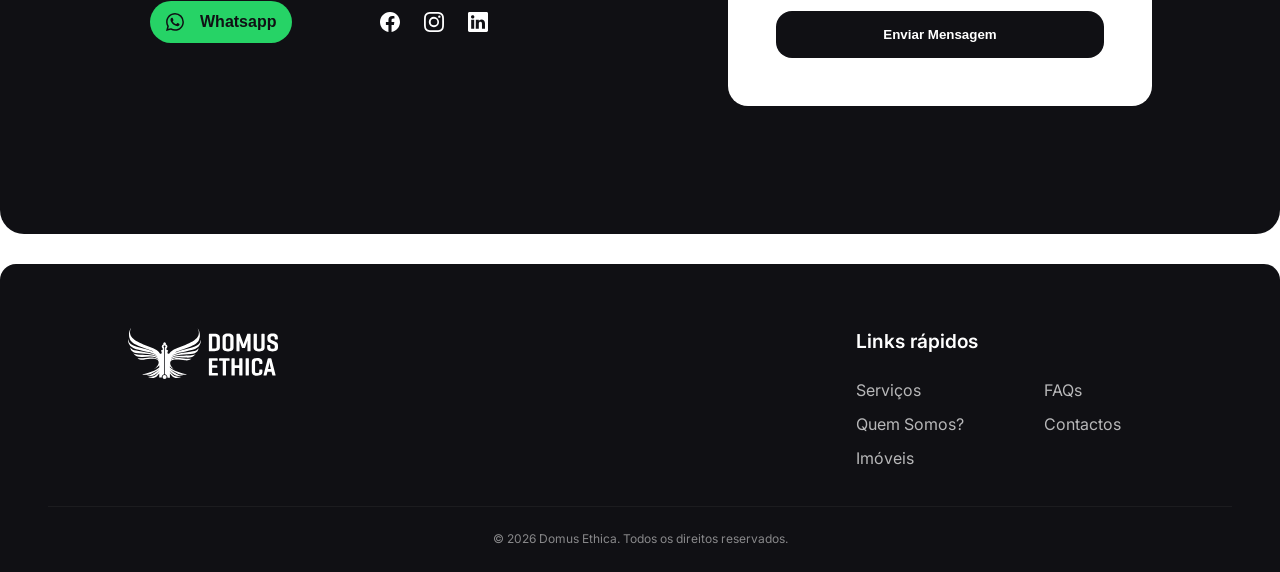
==== commit c95f8e9d: "cookies banner" ====
--- a/index.html
+++ b/index.html
@@ -91,7 +91,11 @@
             </div>
         </div>
     </section>
-
+    <div id="cookie-banner"
+        style="display: none; position: fixed; bottom: 0; width: 100%; background: #333; color: white; padding: 20px; text-align: center; z-index: 1000;">
+        <p>Utilizamos cookies para melhorar a sua experiência.</p>
+        <button id="accept-cookies" style="padding: 10px 20px; cursor: pointer;">Aceitar</button>
+    </div>
 
     <section class="services-section" id="services">
         <div class="section-header">
@@ -441,6 +445,34 @@
     <script src="js/main.js"></script>
     <script src="https://unpkg.com/aos@next/dist/aos.js"></script>
     <script>
+        const banner = document.getElementById('cookie-banner');
+        const acceptBtn = document.getElementById('accept-cookies');
+
+        if (!localStorage.getItem('cookieConsent')) {
+            banner.style.display = 'block';
+        } else {
+            loadGoogleAnalytics();
+        }
+
+        function loadGoogleAnalytics() {
+            const script = document.createElement('script');
+            script.async = true;
+            script.src = "https://www.googletagmanager.com/gtag/js?id=G-8Y0HFE8G09";
+            document.head.appendChild(script);
+
+            window.dataLayer = window.dataLayer || [];
+            function gtag() { dataLayer.push(arguments); }
+            gtag('js', new Date());
+            gtag('config', 'G-8Y0HFE8G09');
+        }
+
+        acceptBtn.addEventListener('click', () => {
+            localStorage.setItem('cookieConsent', 'true');
+            banner.style.display = 'none';
+            loadGoogleAnalytics();
+        });
+    </script>
+    <script>
         AOS.init();
     </script>
 </body>
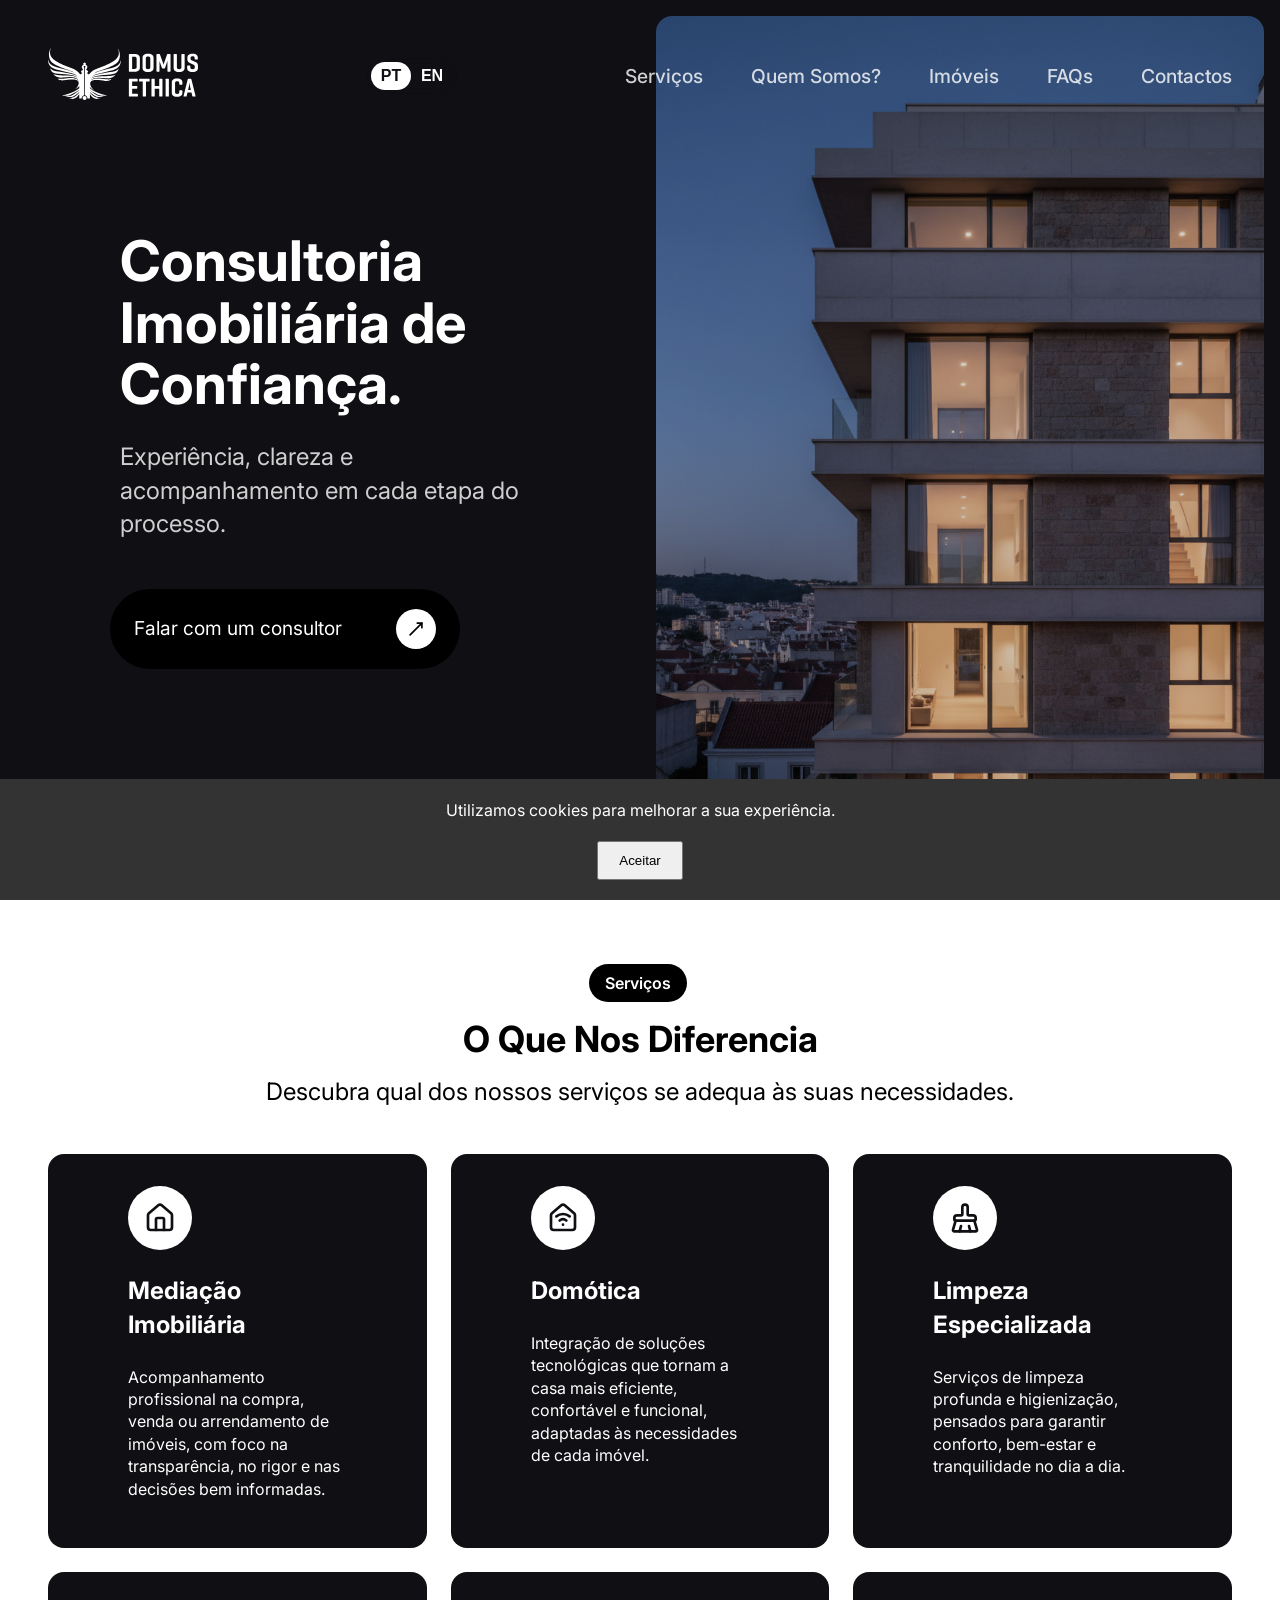
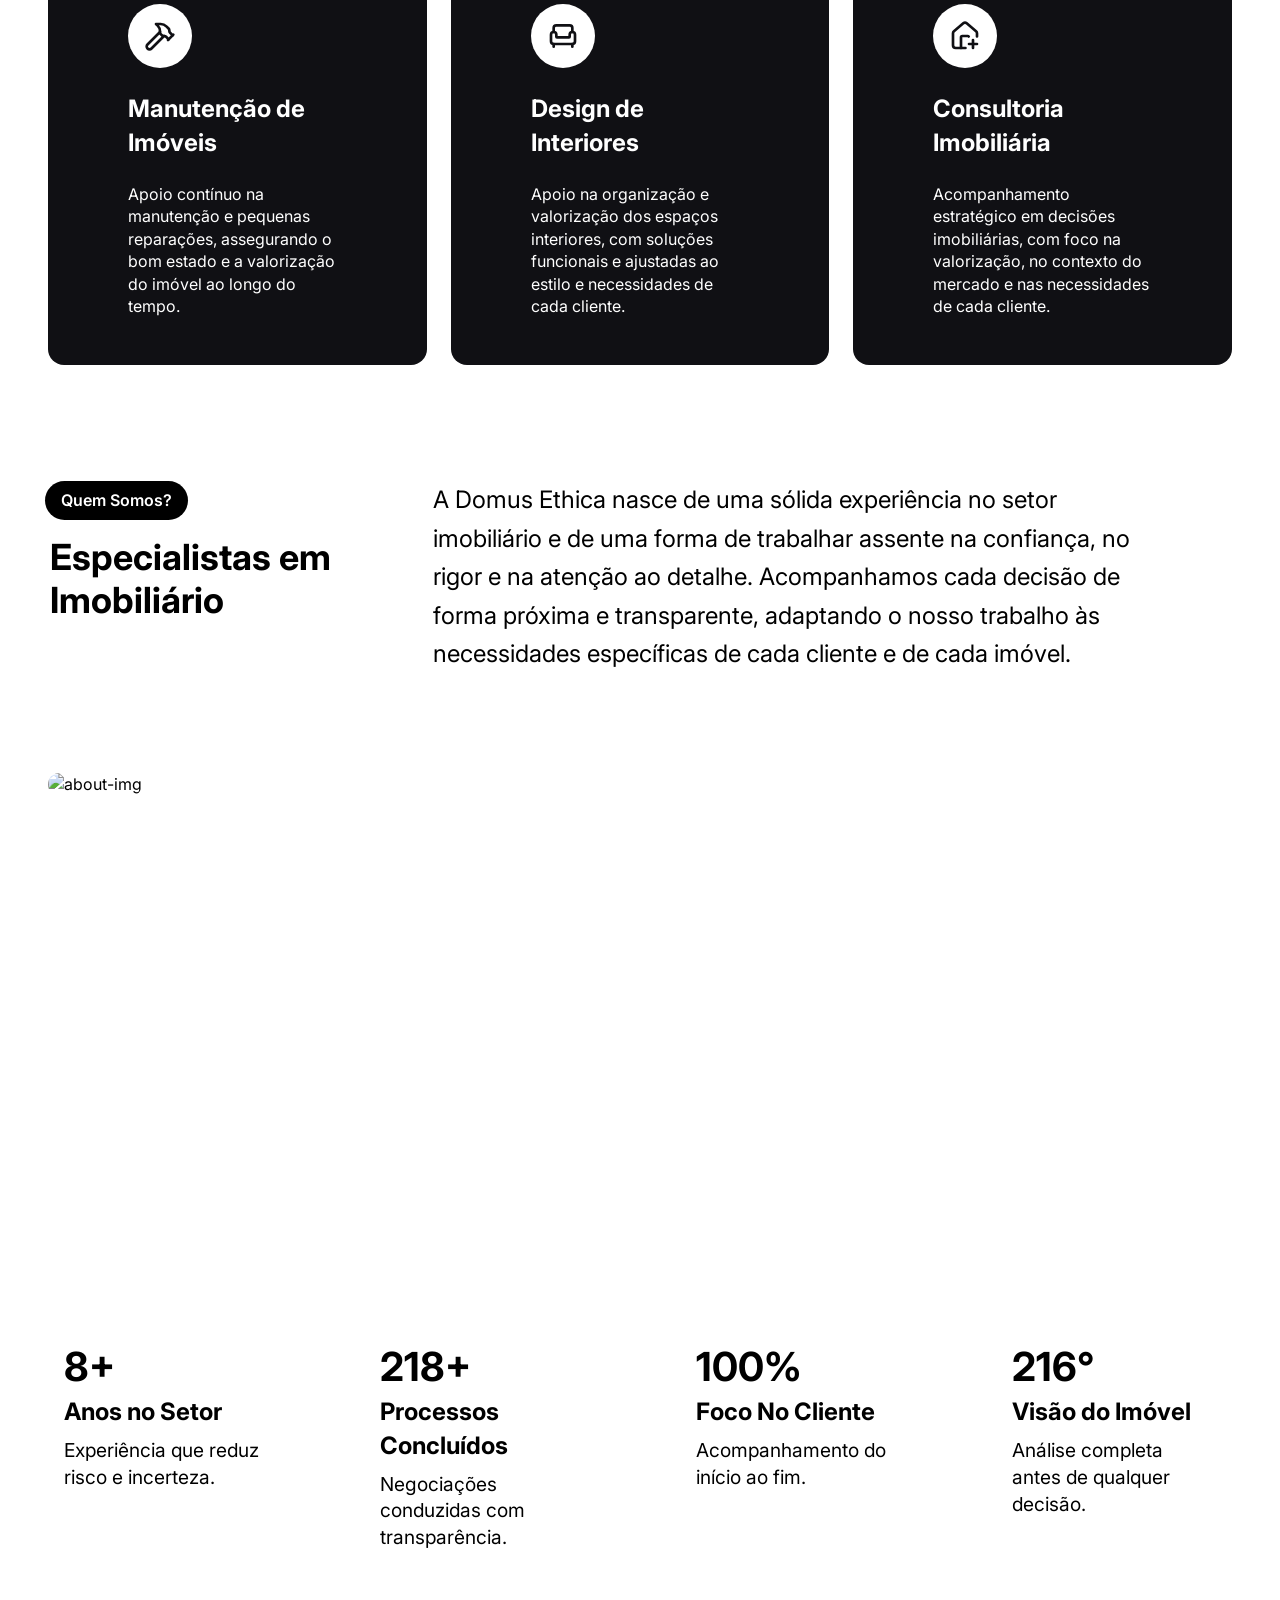
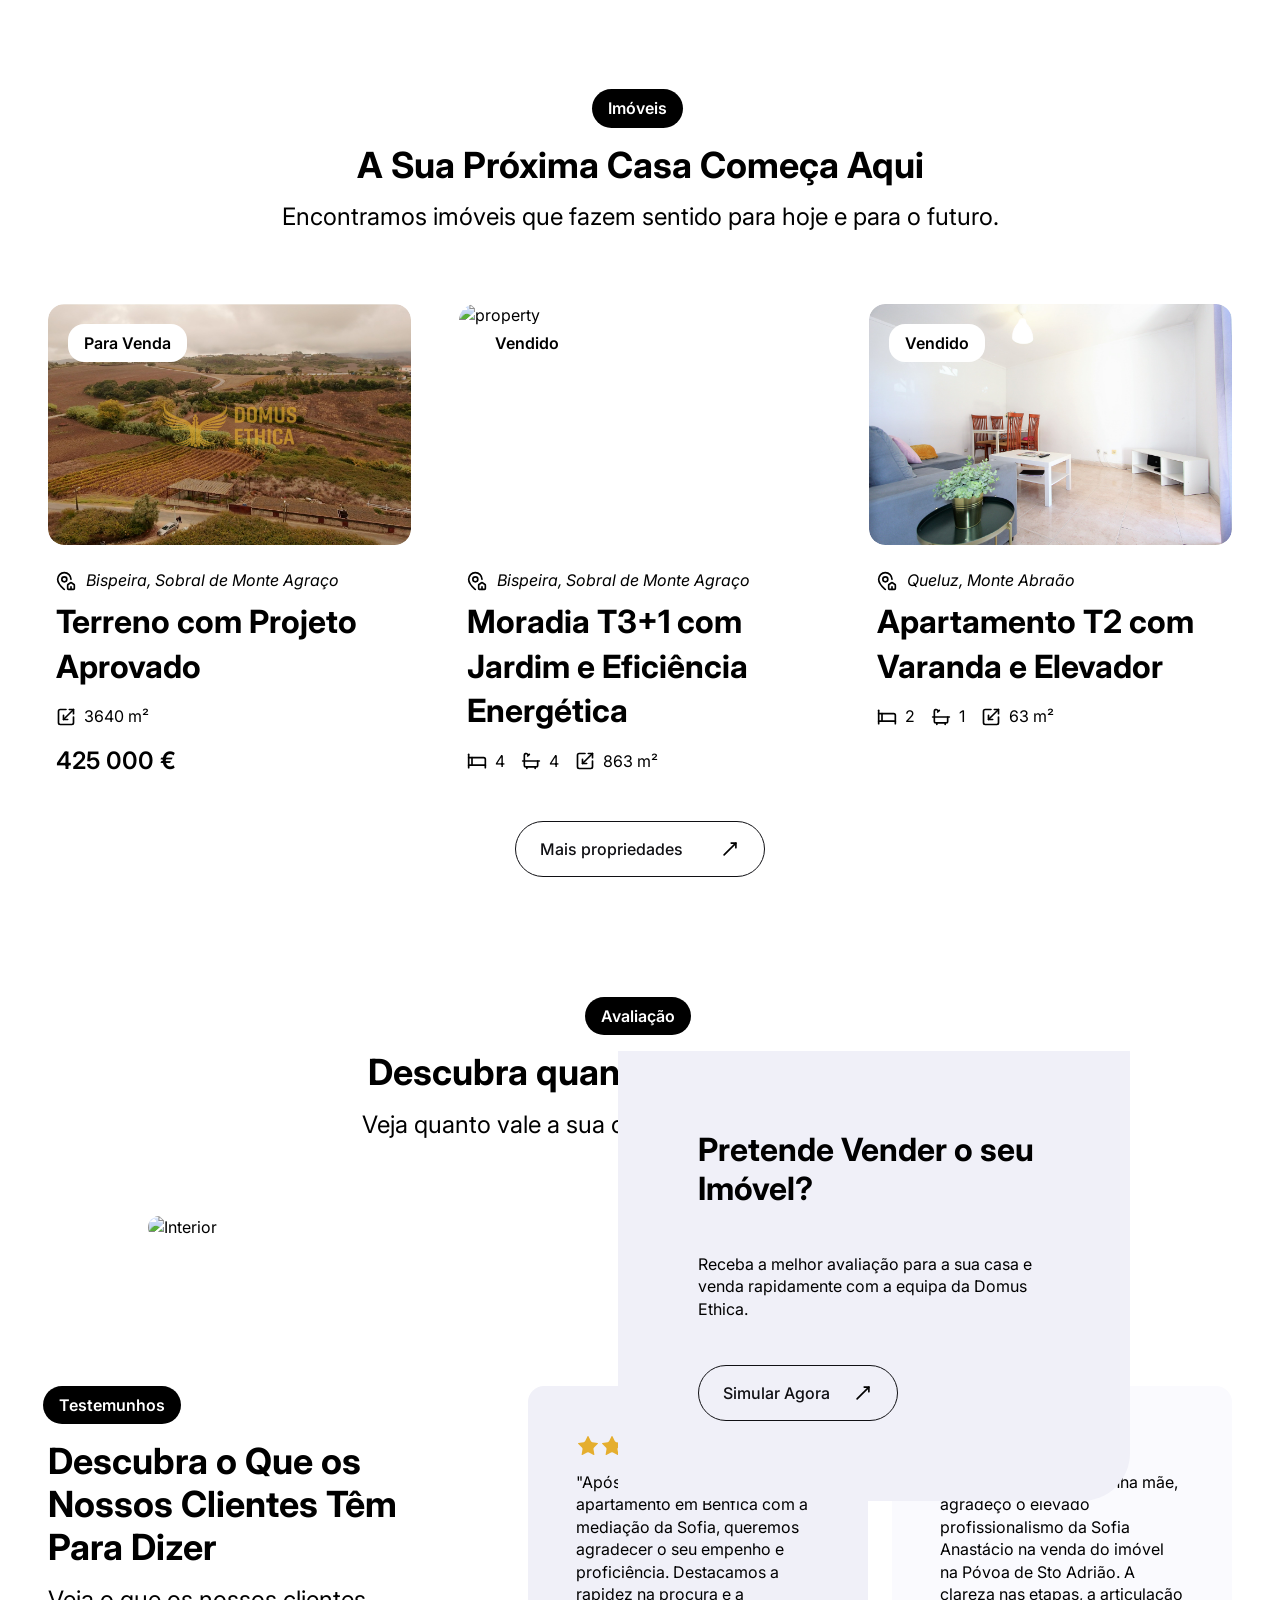
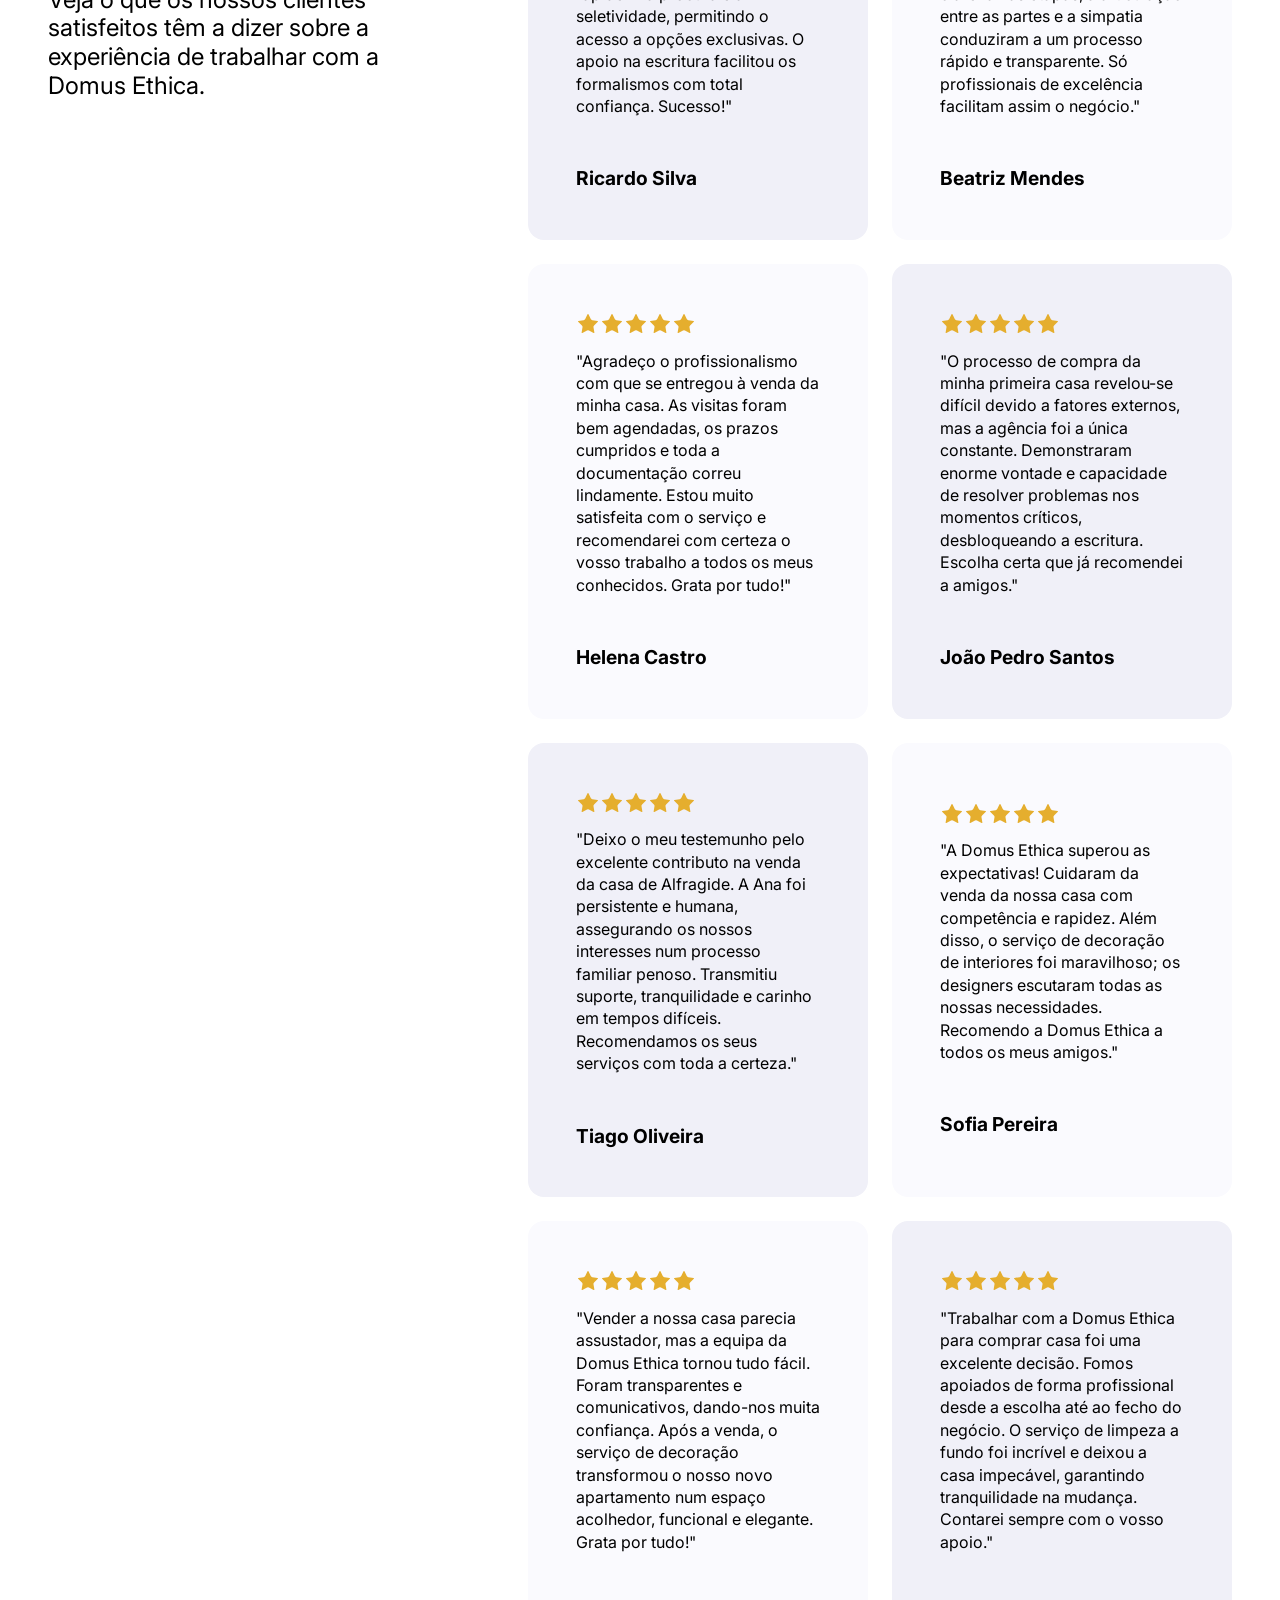
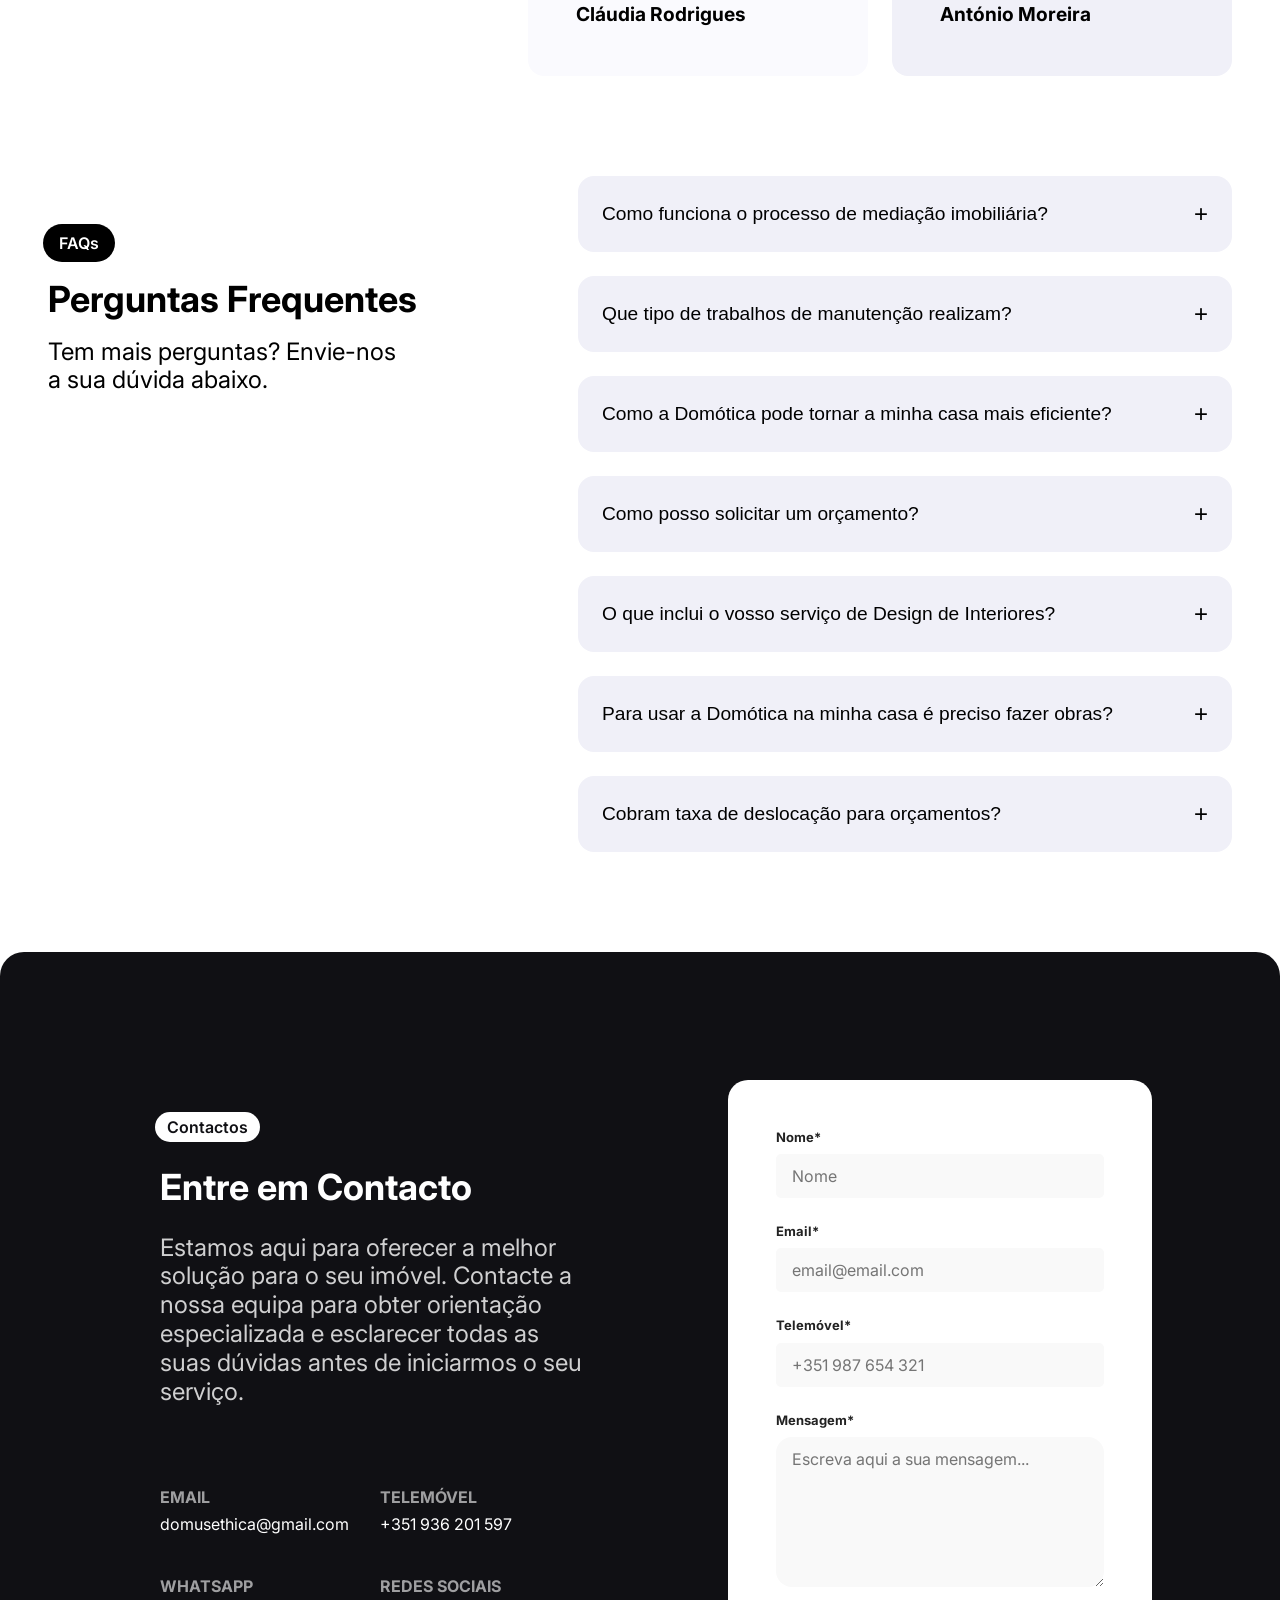
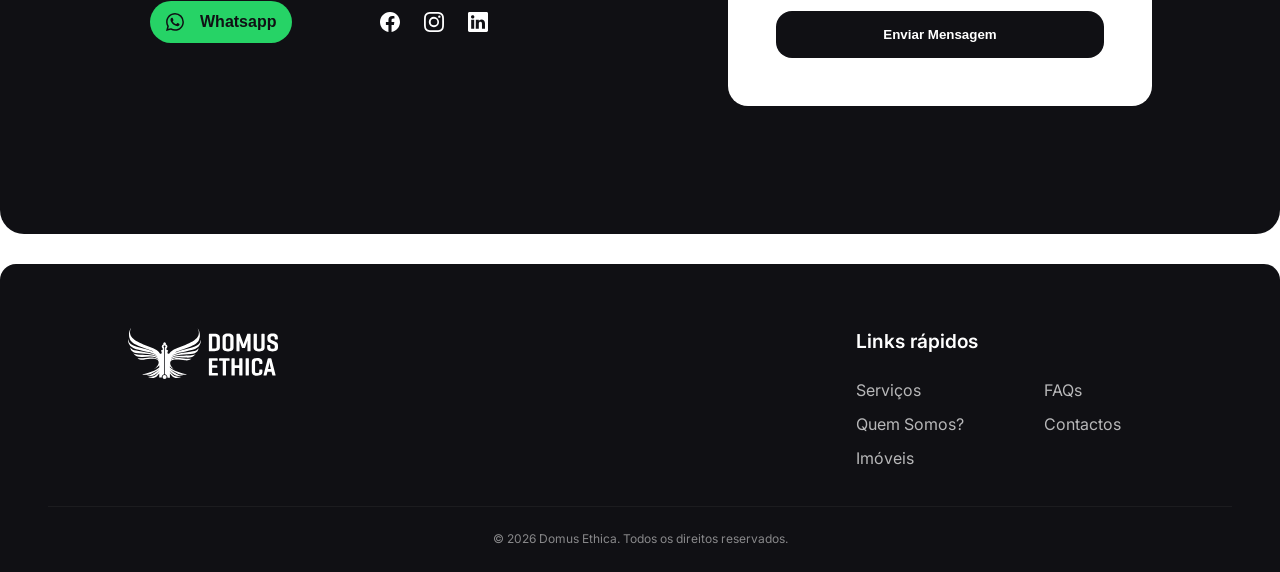
==== commit dbe7f629: "more cookies" ====
--- a/index.html
+++ b/index.html
@@ -94,7 +94,7 @@
     <div id="cookie-banner"
         style="display: none; position: fixed; bottom: 0; width: 100%; background: #333; color: white; padding: 20px; text-align: center; z-index: 1000;">
         <p>Utilizamos cookies para melhorar a sua experiência.</p>
-        <button id="accept-cookies" style="padding: 10px 20px; cursor: pointer;">Aceitar</button>
+        <button id="accept-cookies" style="padding: 10px 20px; cursor: pointer; margin-top: 20px;">Aceitar</button>
     </div>
 
     <section class="services-section" id="services">
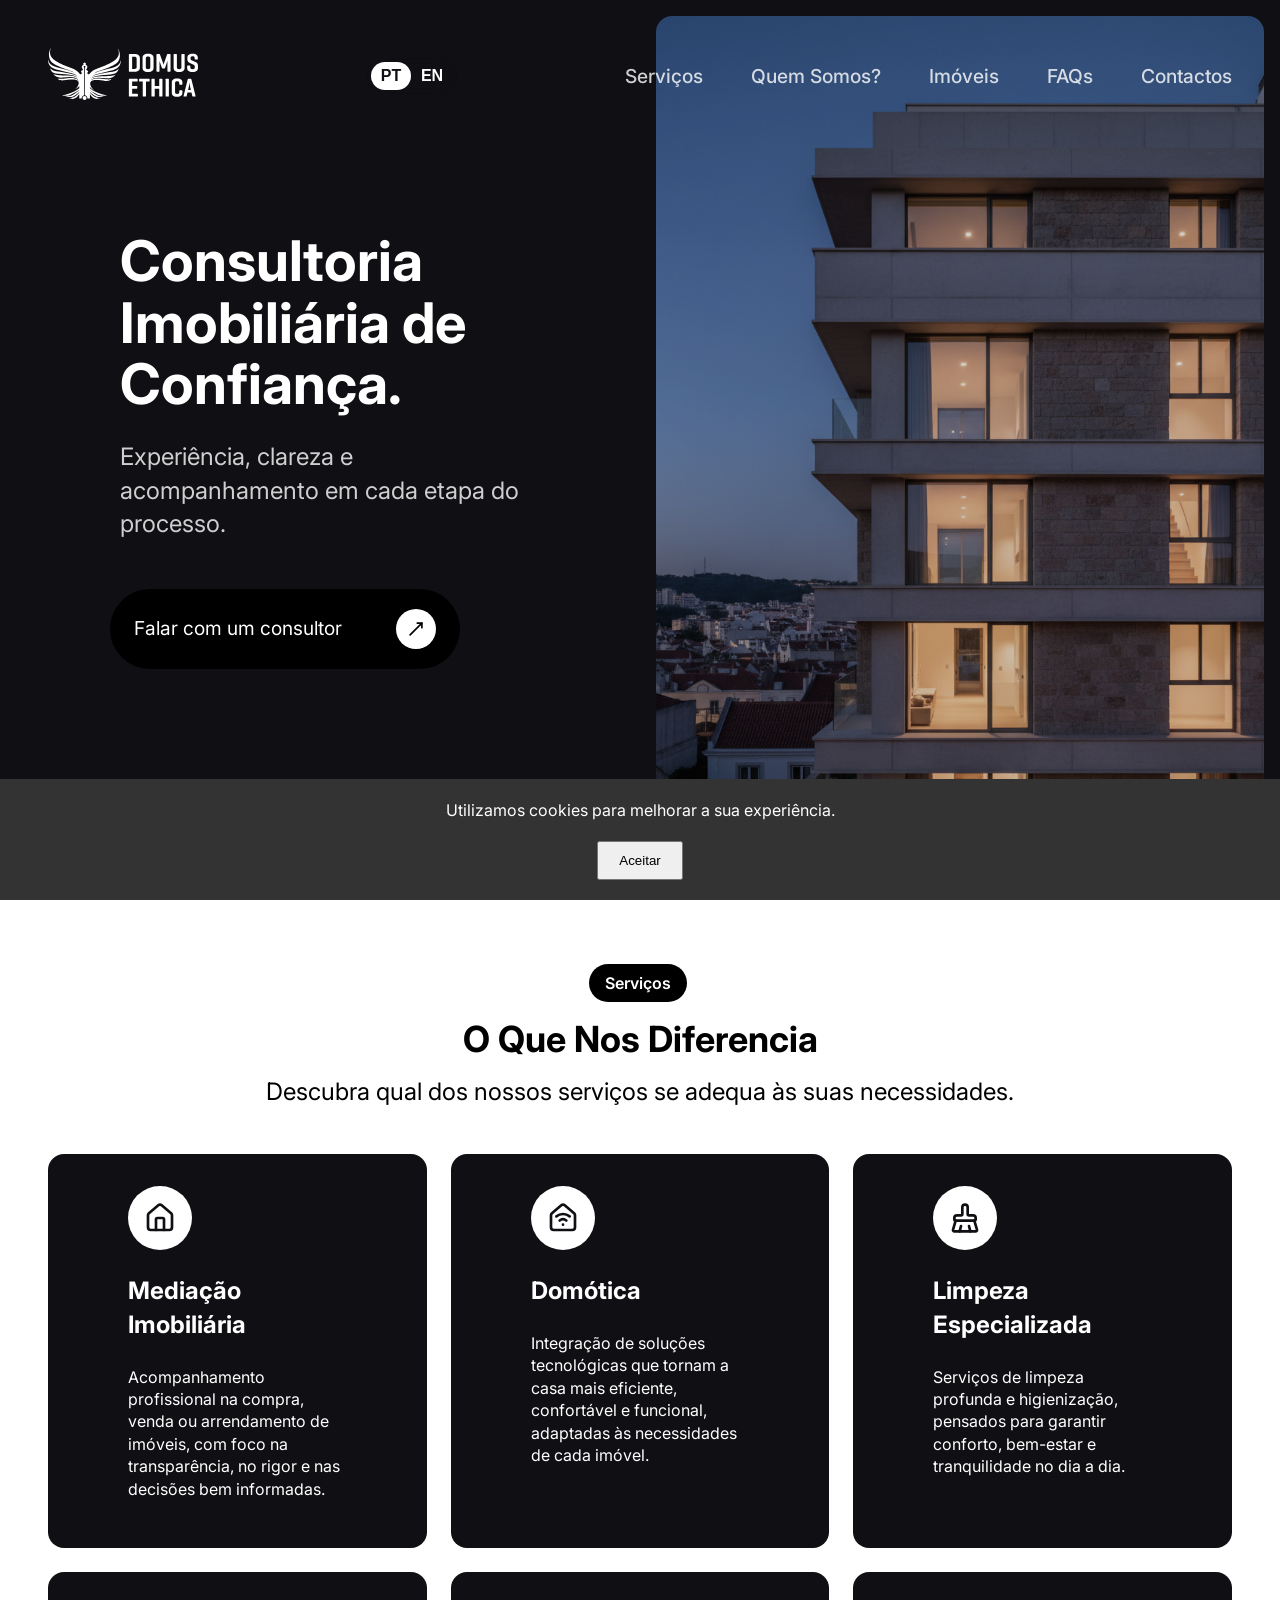
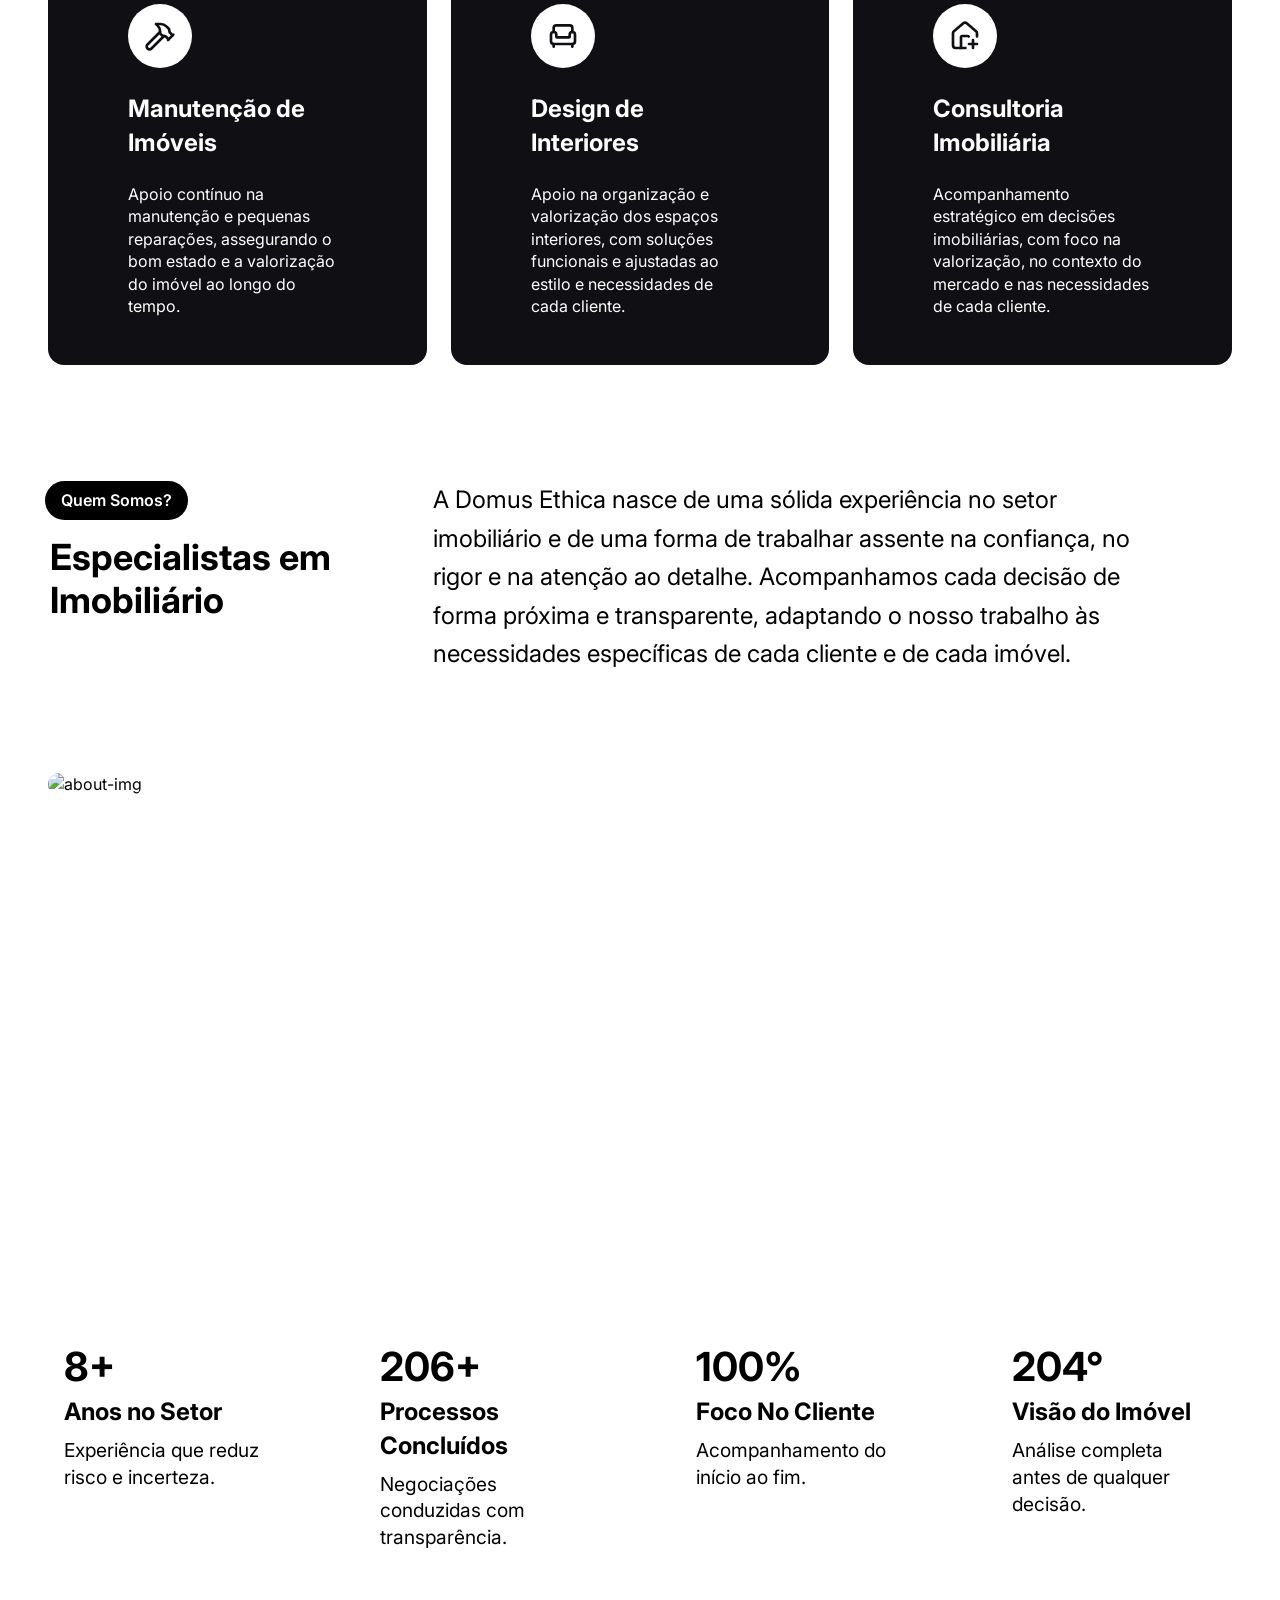
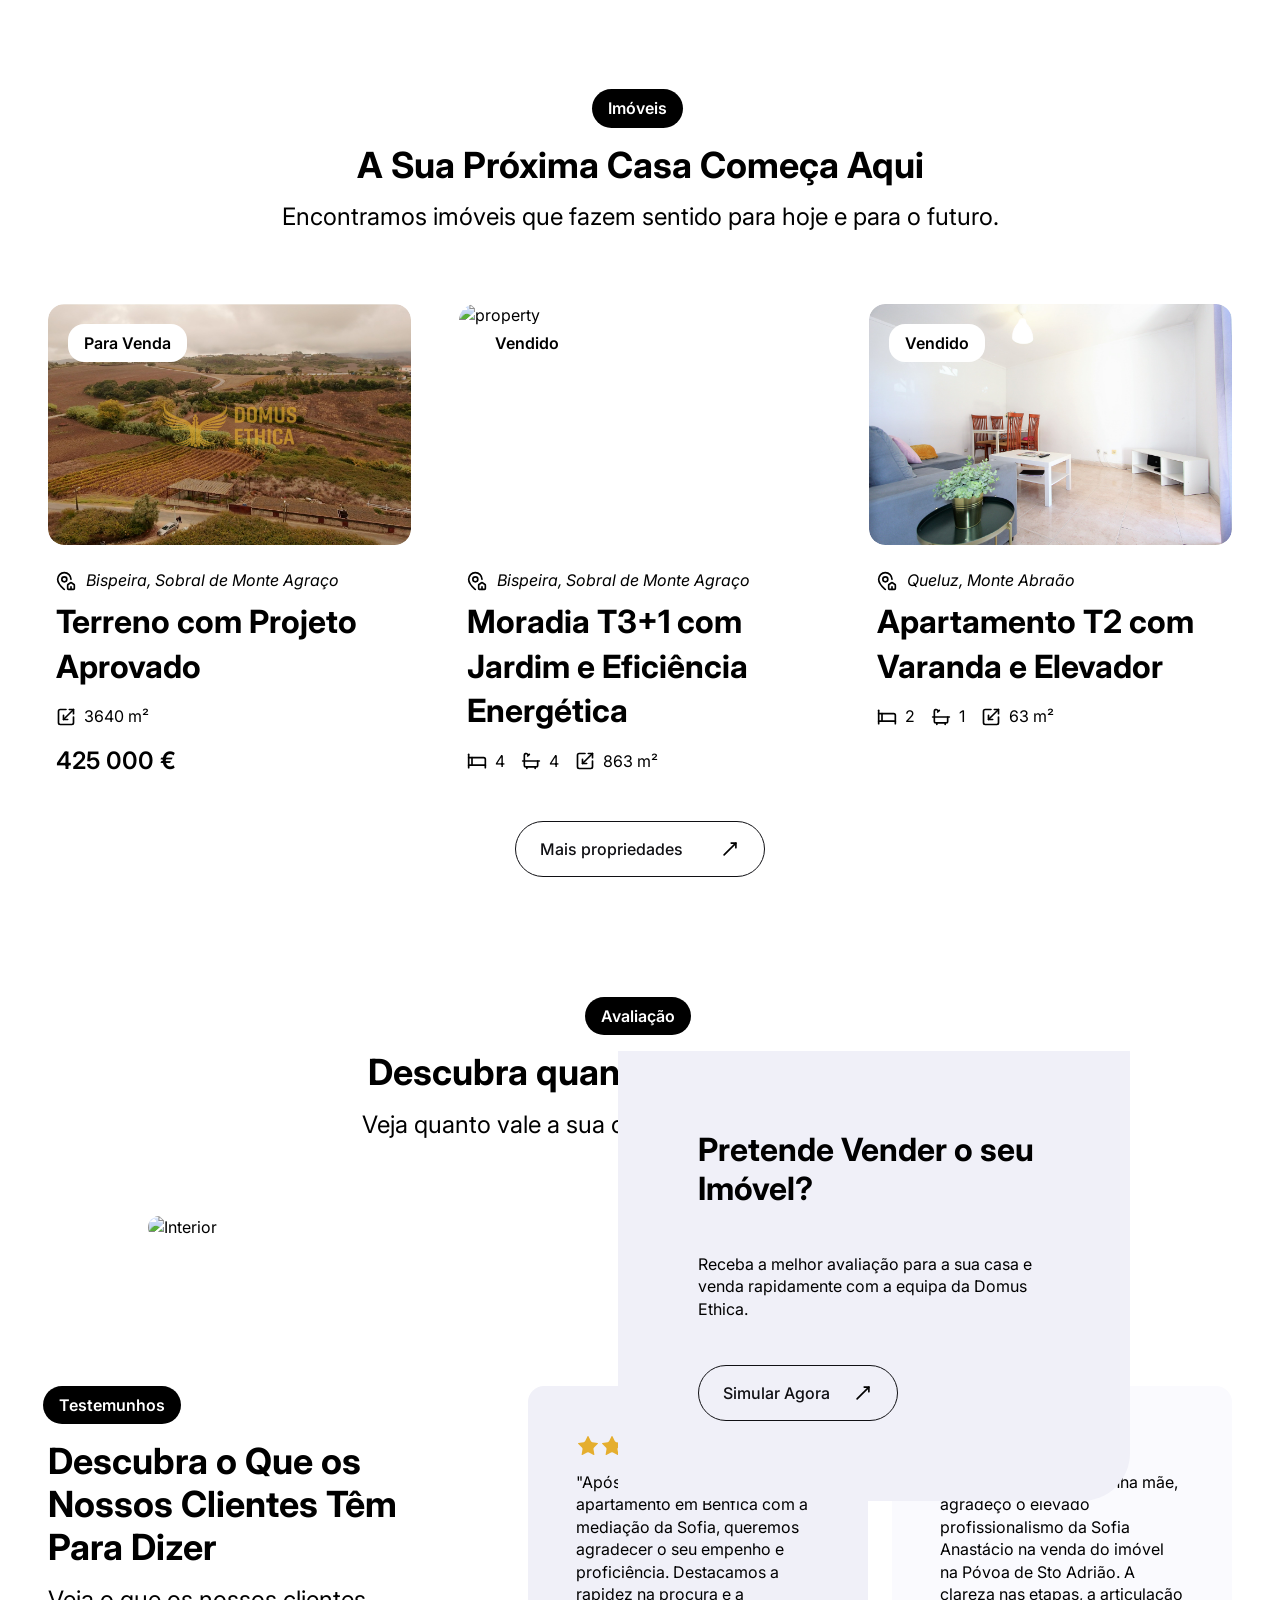
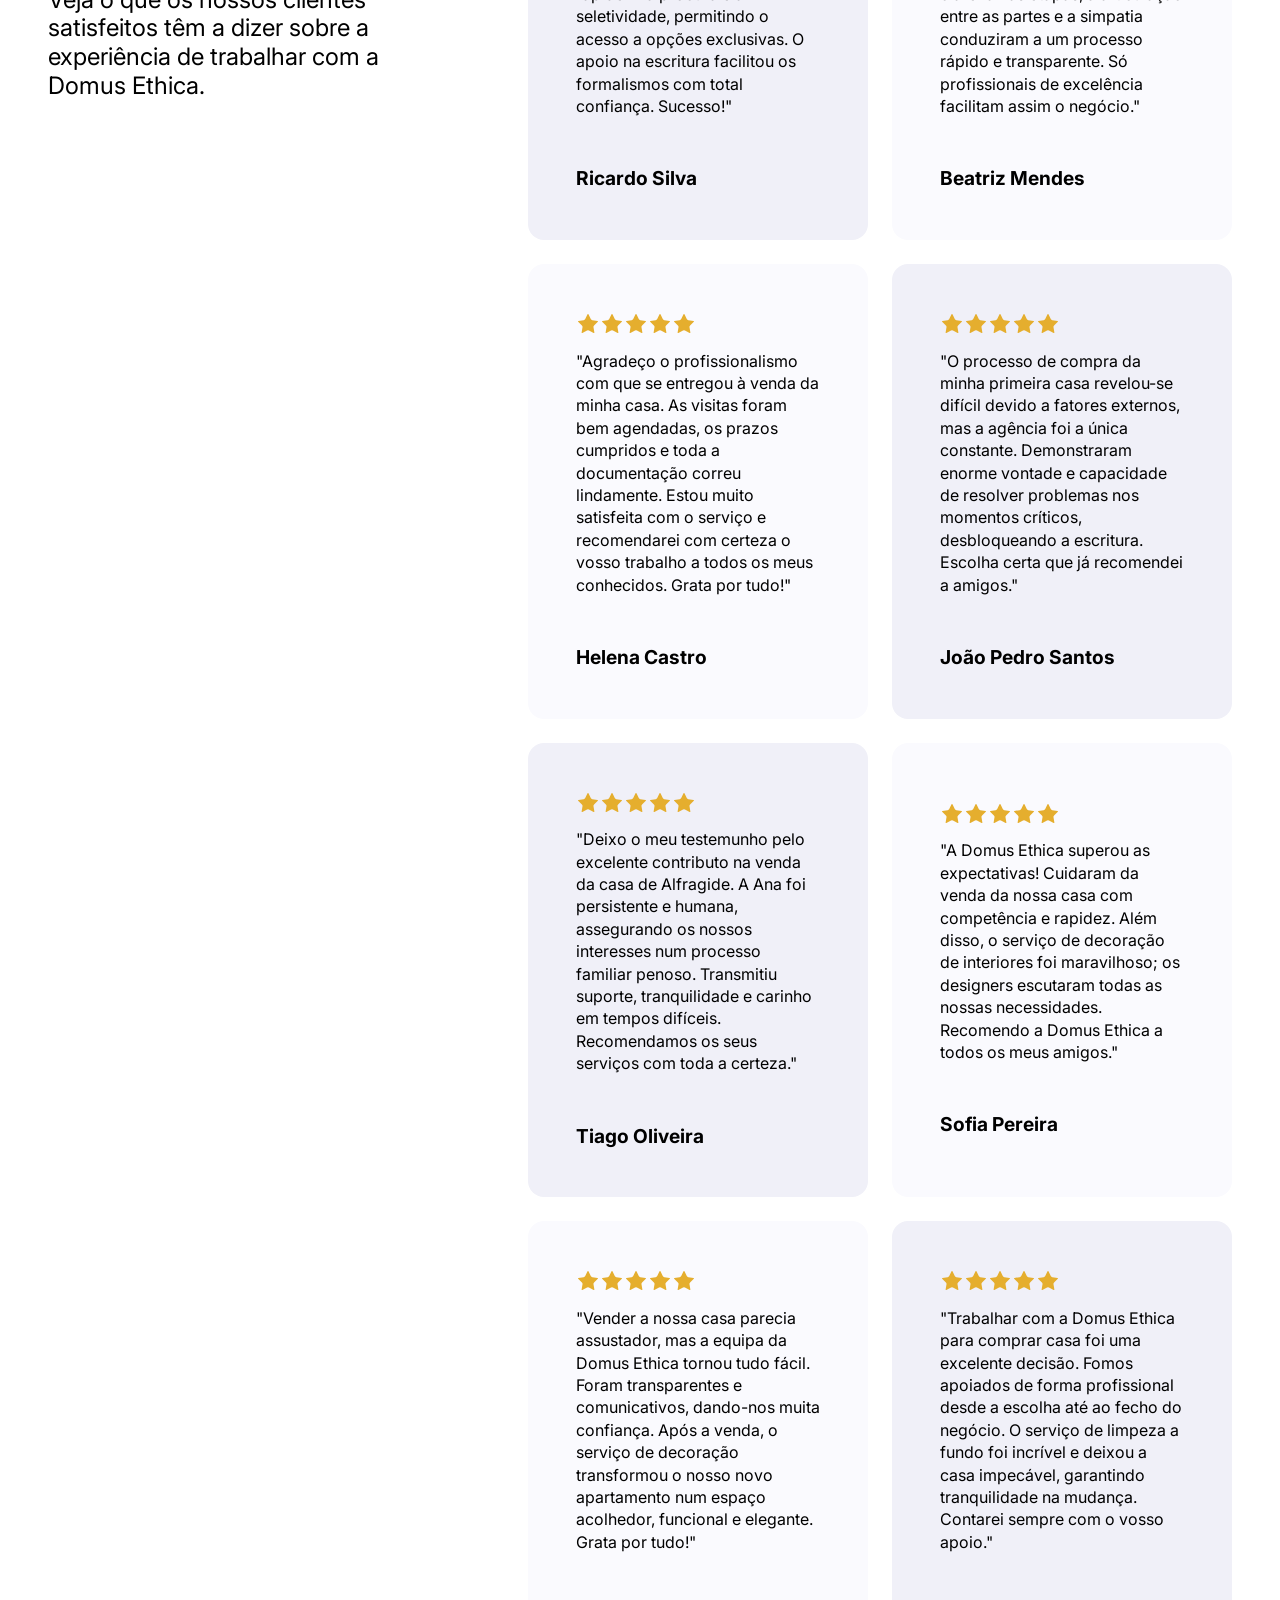
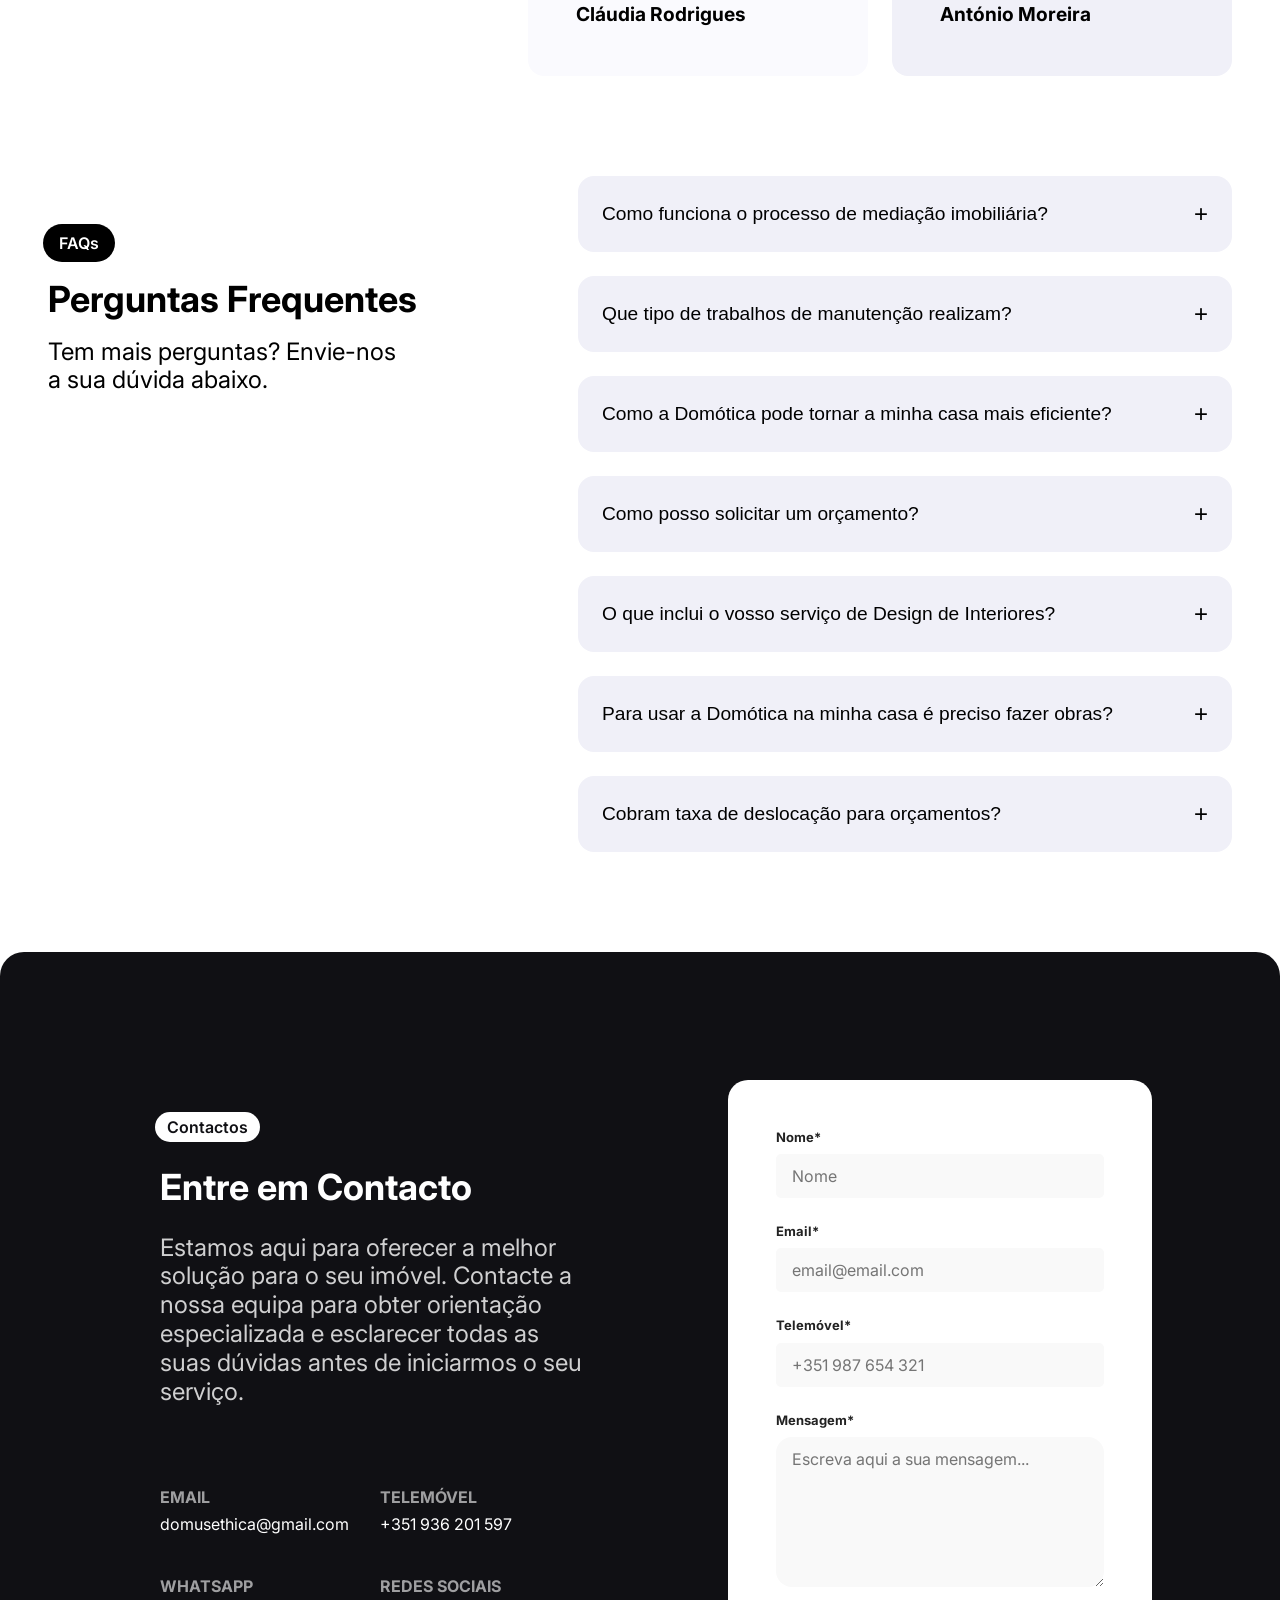
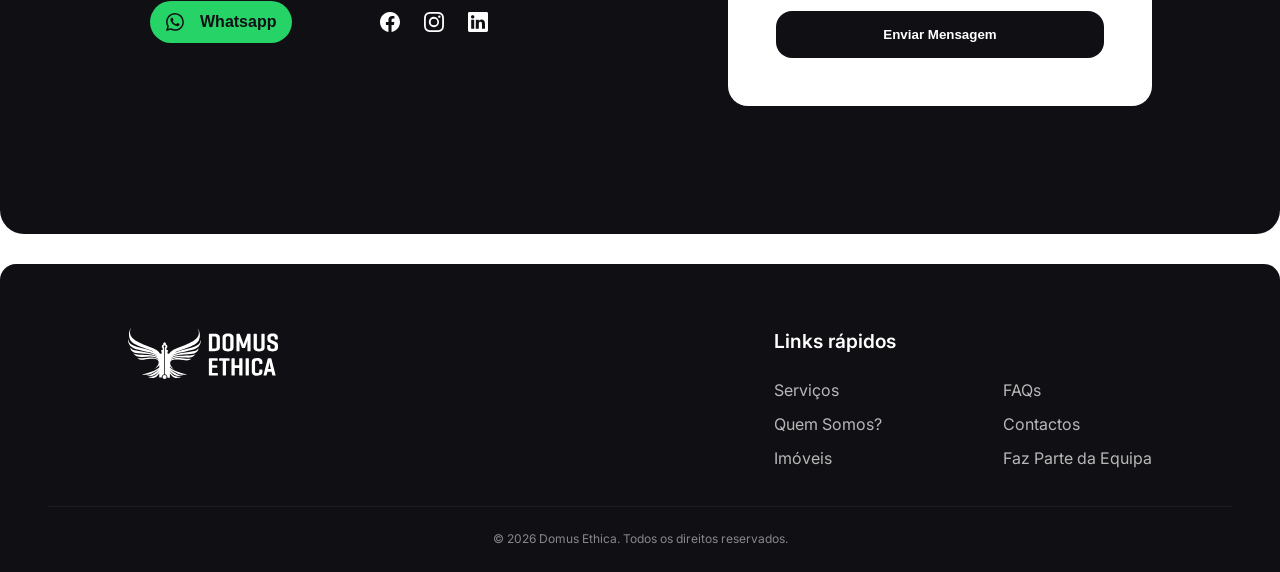
==== commit 82c69e23: "Join the team link added linkedin job post to the website" ====
--- a/index.html
+++ b/index.html
@@ -426,6 +426,8 @@
                     <div class="link-column">
                         <a href="#faqs" data-translate="nav_faqs">FAQs</a>
                         <a href="#contact" data-translate="nav_contact">Contactos</a>
+                        <a href="https://www.linkedin.com/jobs/view/4418080464" data-translate="nav_careers">Faz Parte
+                            da Equipa</a>
                     </div>
                 </div>
             </div>
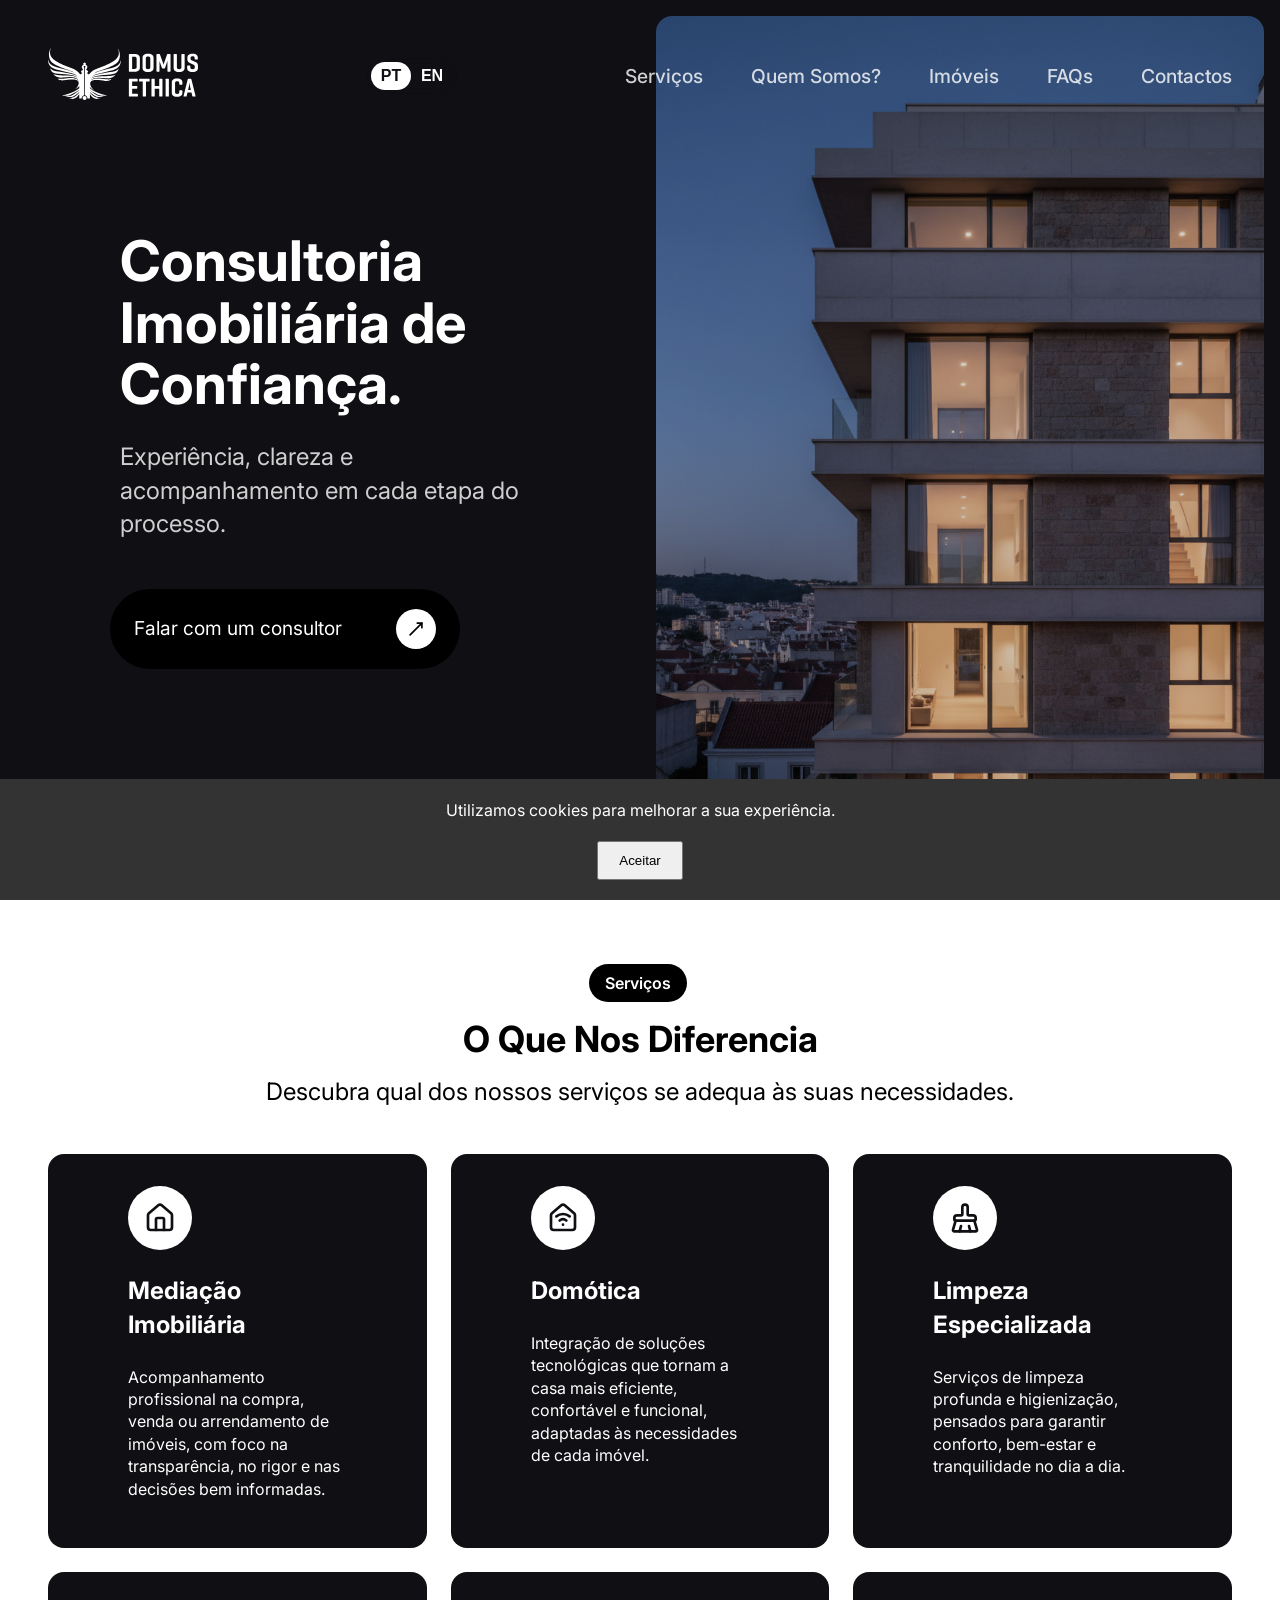
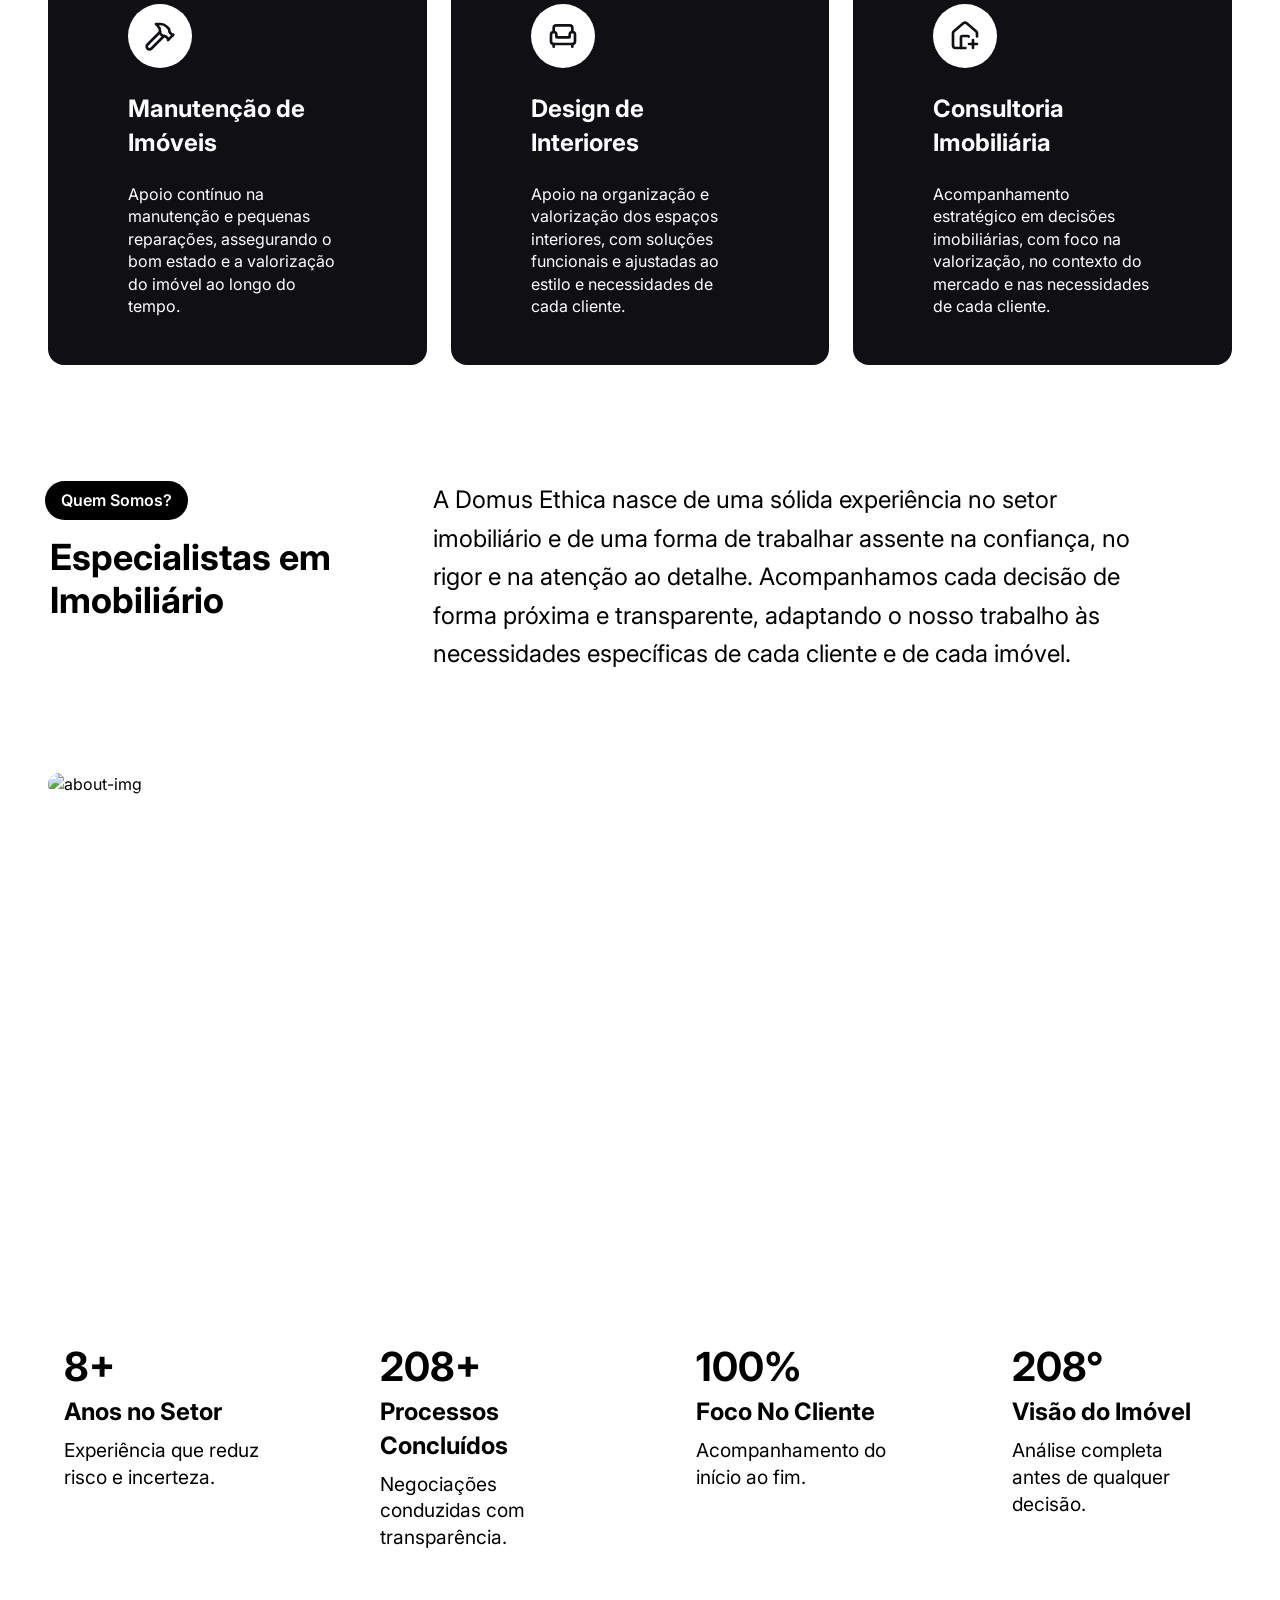
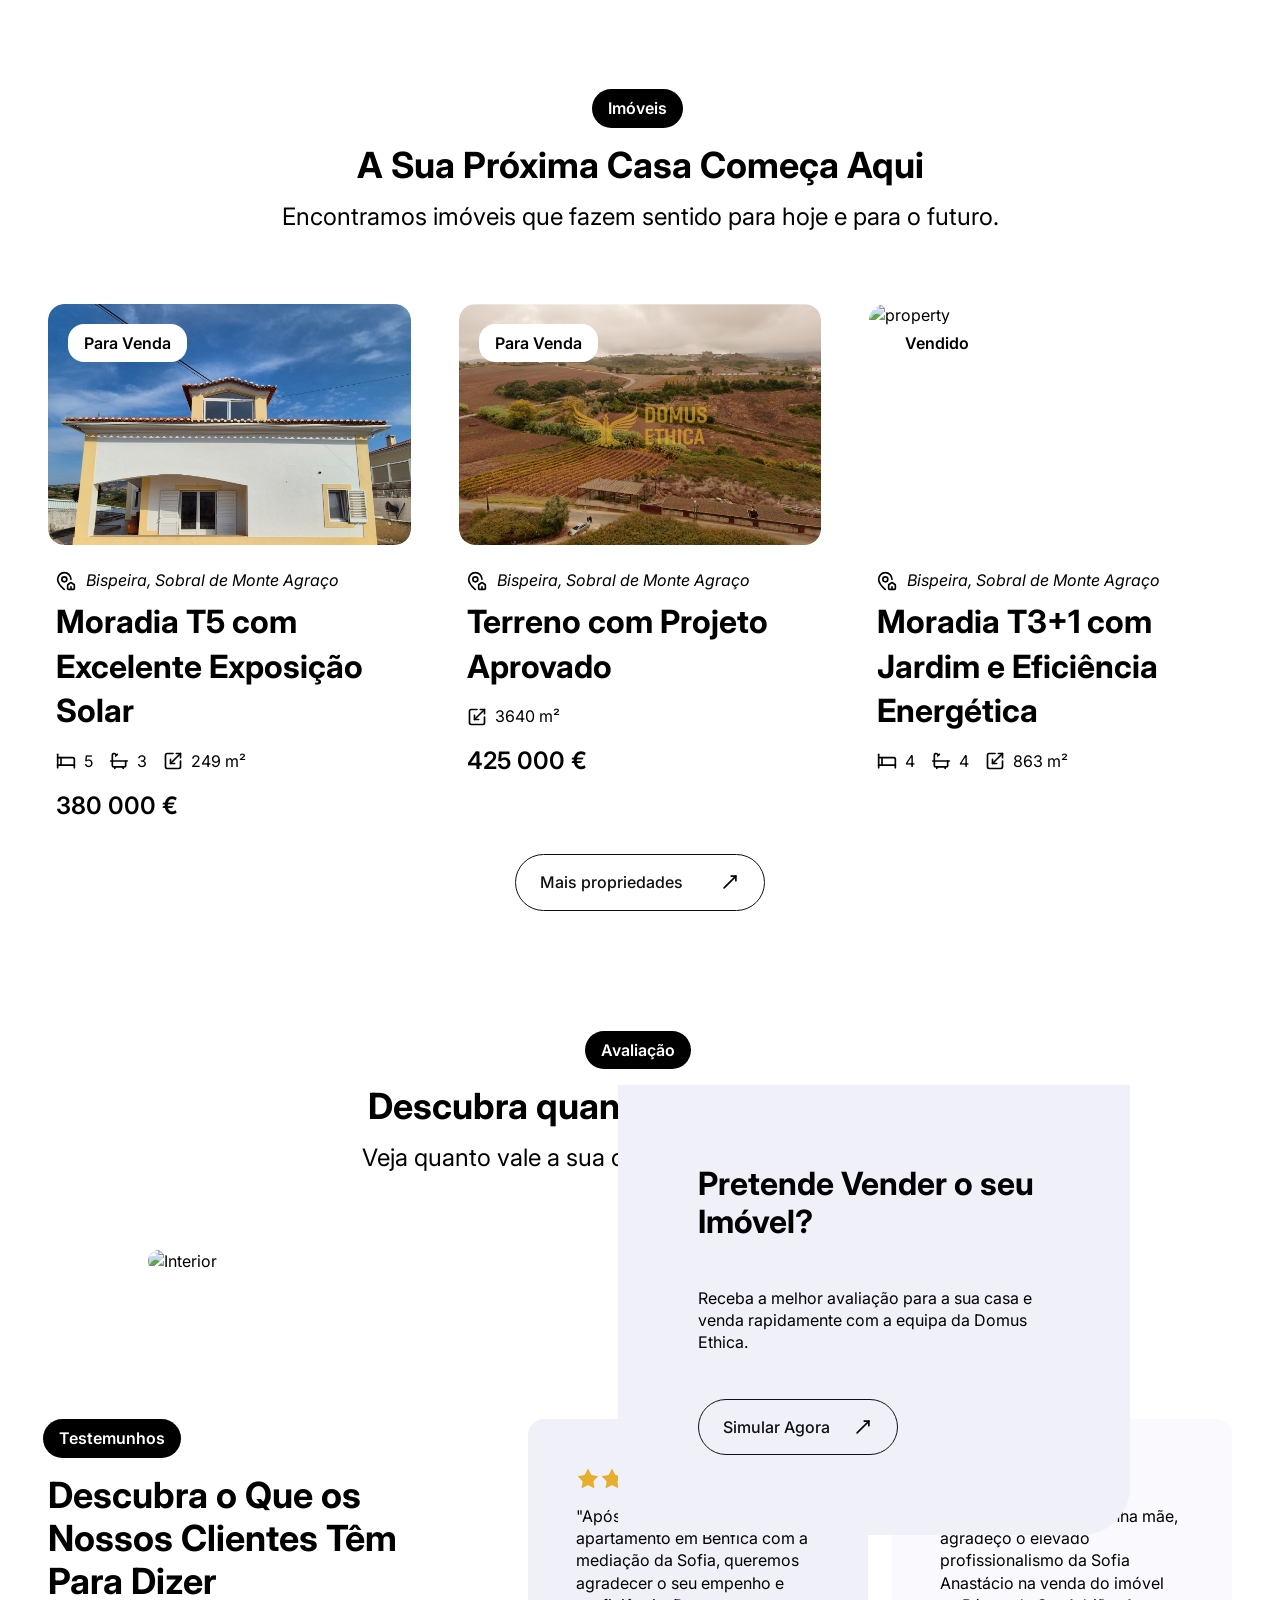
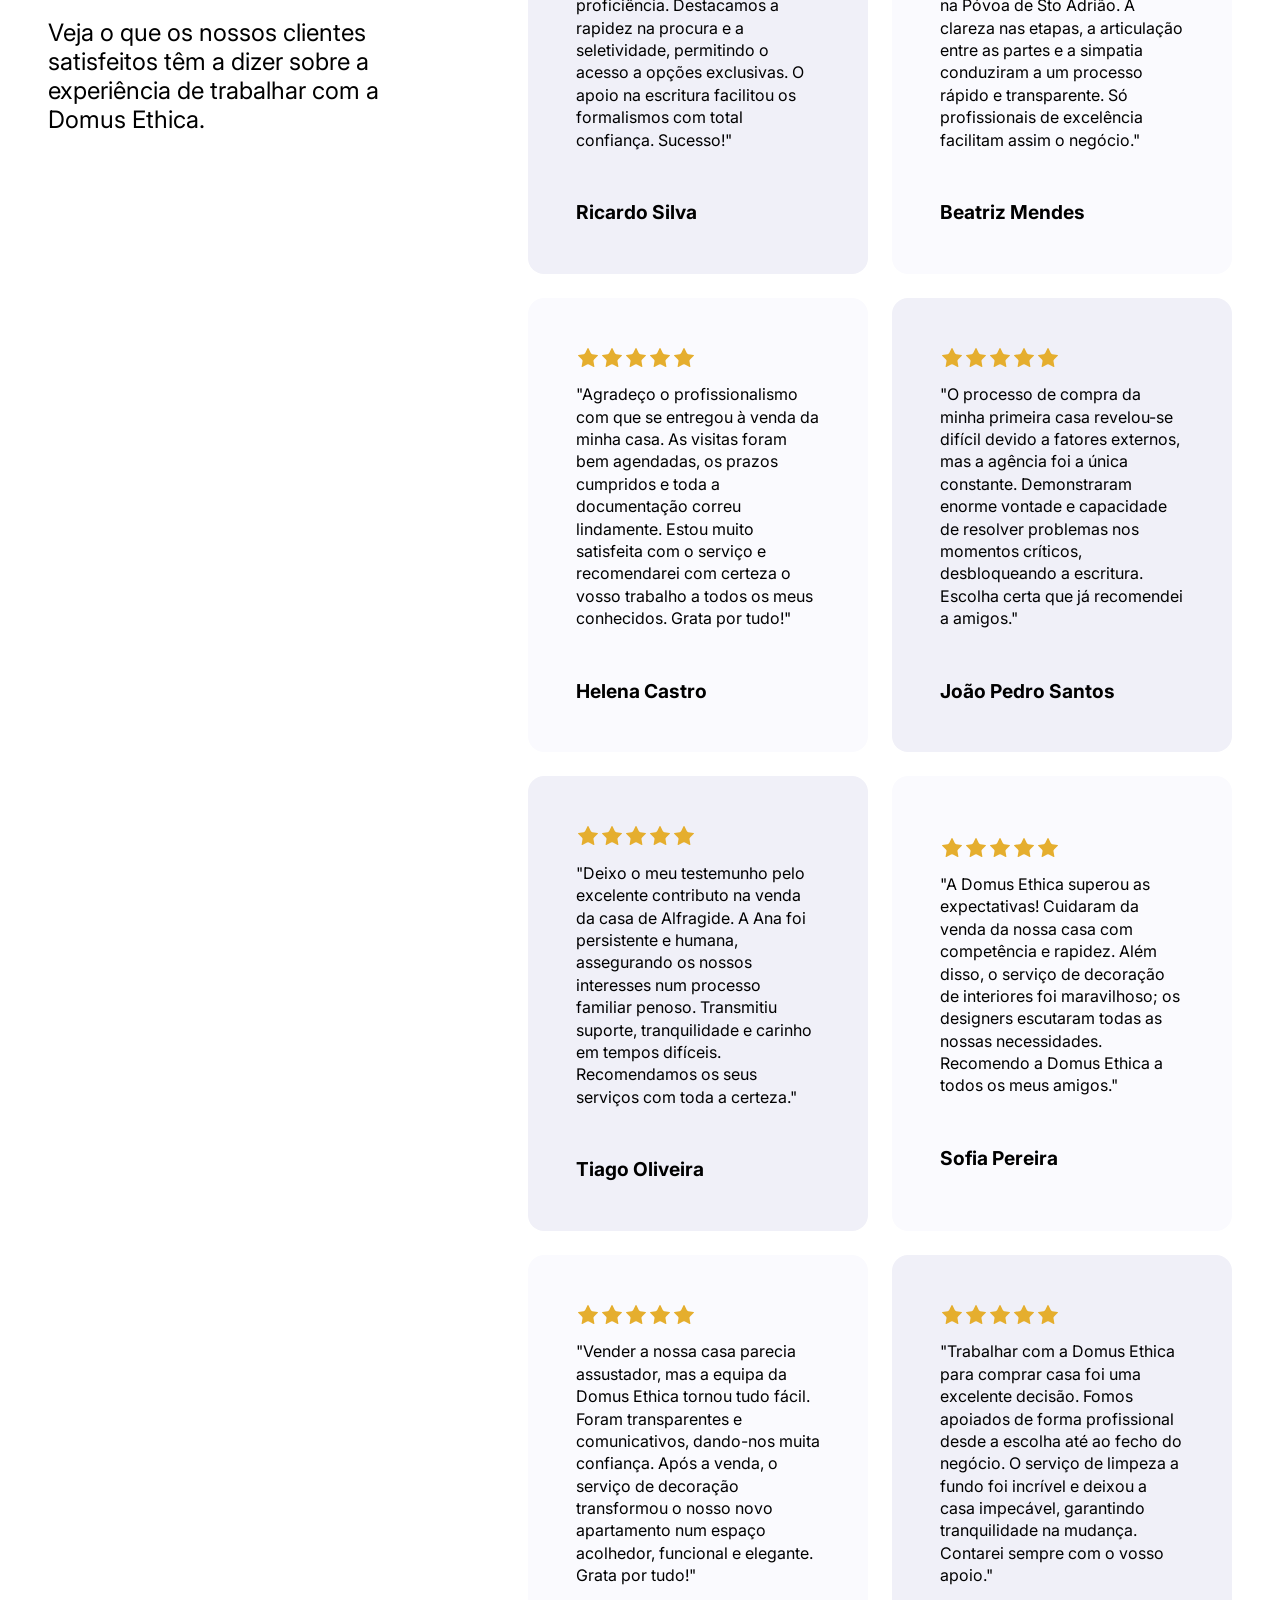
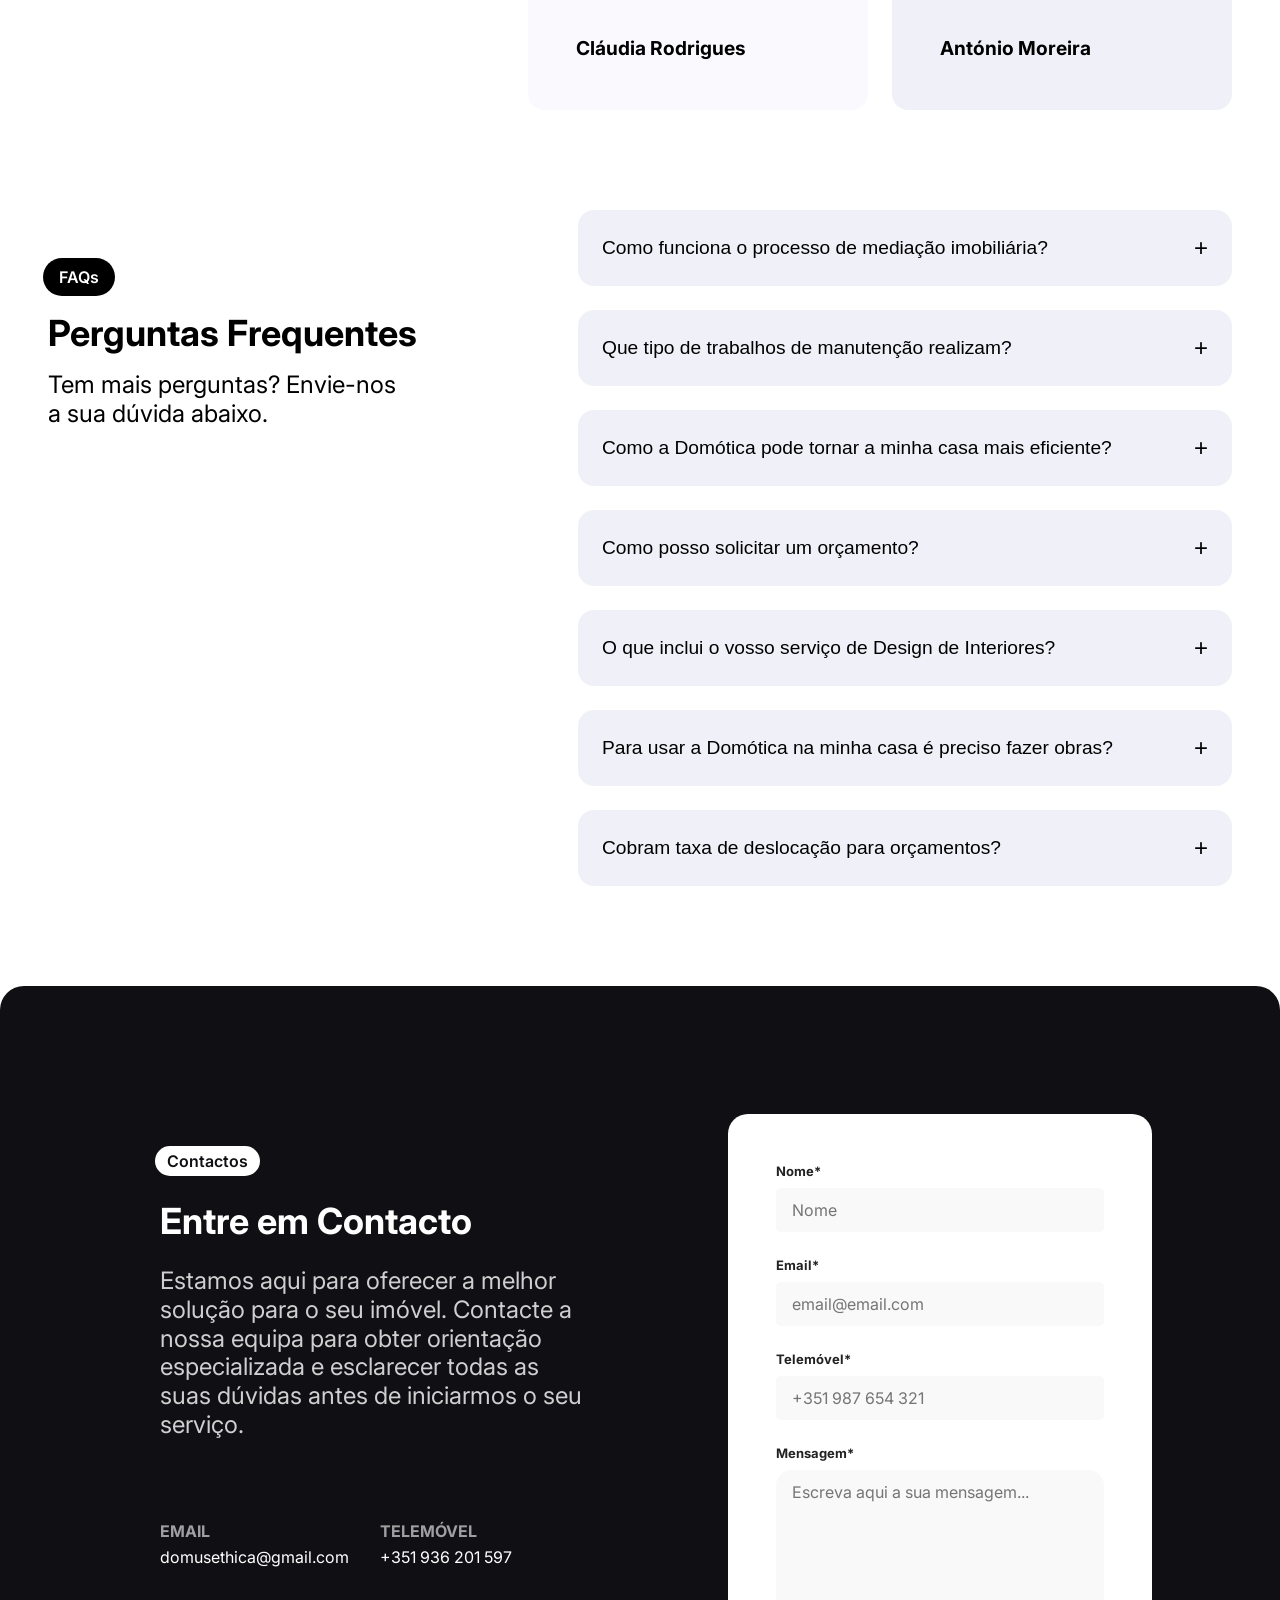
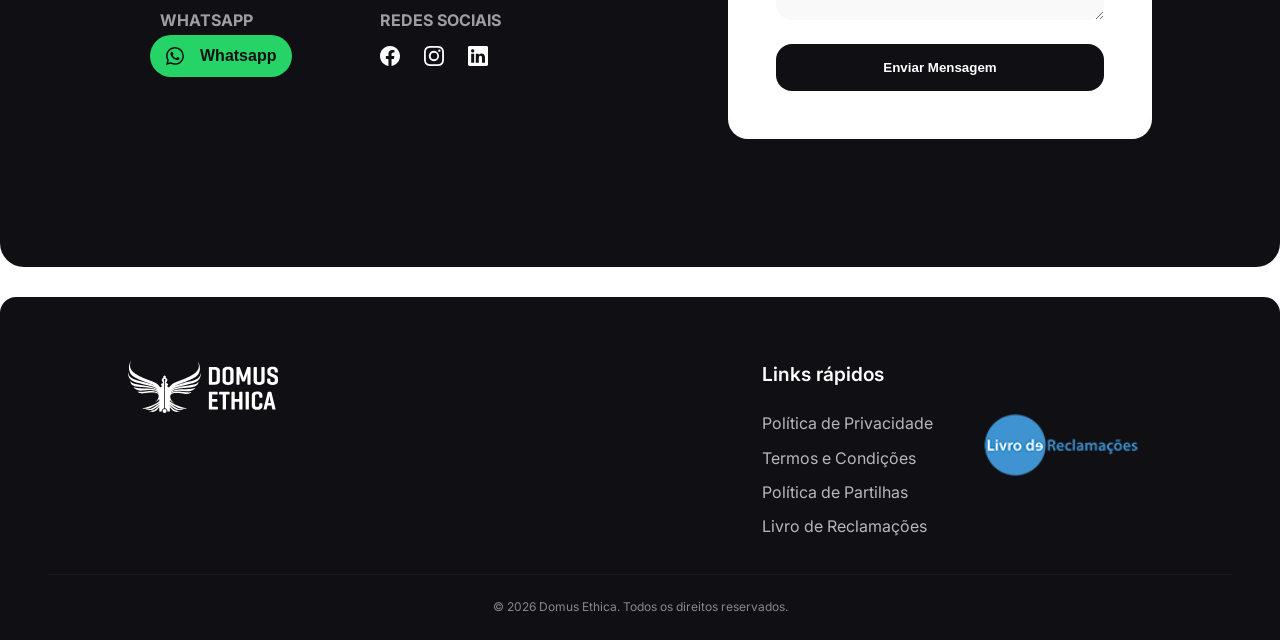
==== commit 2ba80c70: "LegalPages added" ====
--- a/index.html
+++ b/index.html
@@ -408,7 +408,7 @@
     </section>
 
 
-    <footer class="main-footer">
+   <footer class="main-footer">
         <div class="footer-container">
             <div class="footer-brand">
                 <img src="assets/logo.svg" alt="Domus Ethica" class="footer-logo">
@@ -417,22 +417,23 @@
             <div class="footer-links">
                 <h5 data-translate="footer_links">Links rápidos</h5>
                 <div class="links-grid">
+
                     <div class="link-column">
-                        <a href="#services" data-translate="nav_services">Serviços</a>
-                        <a href="#about" data-translate="nav_about">Quem Somos?</a>
-                        <a href="#properties" data-translate="nav_properties">Imóveis</a>
-                    </div>
-
-                    <div class="link-column">
-                        <a href="#faqs" data-translate="nav_faqs">FAQs</a>
-                        <a href="#contact" data-translate="nav_contact">Contactos</a>
-                        <a href="https://www.linkedin.com/jobs/view/4418080464" data-translate="nav_careers">Faz Parte
-                            da Equipa</a>
-                    </div>
-                </div>
-            </div>
-        </div>
-
+                        <a href="privacy-policy.html" data-translate="nav_privacy">Política de Privacidade</a>
+                        <a href="terms-conditions.html" data-translate="nav_terms">Termos e Condições</a>
+                        <a href="shares-sales.html" data-translate="nav_shares">Política de Partilhas</a>
+                        <a href="reclamacoes.html" data-translate="nav_book">Livro de Reclamações</a>
+                    </div>
+
+                    <div class="footer-legal-badge">
+                        <a href="https://www.livroreclamacoes.pt" target="_blank" rel="noopener noreferrer">
+                            <img src="assets/imgs/logo_LRE_azul positivo.png" alt="Livro de Reclamações Online"
+                                class="footer-lre-img">
+                        </a>
+                    </div>
+                </div>
+            </div>
+        </div>
         <div class="footer-bottom">
             <p data-translate="footer_copy">© 2026 Domus Ethica. Todos os direitos reservados.</p>
         </div>
--- a/css/style.css
+++ b/css/style.css
@@ -2565,7 +2565,7 @@
     }
 
     .links-grid {
-        gap: var(--s-xl);
+        gap: var(--s-lg);
     }
 
     /* ------------------- PROPERTY-DETAILS PAGE ----------------- */
@@ -2728,4 +2728,605 @@
         gap: var(--s-md);
     }
 
+}
+
+/* ==========================================
+   DOMUS ETHICA - PRIVACY POLICY STYLES
+   ========================================== */
+
+/* 1. Main Container & Centering */
+main {
+    max-width: 860px; /* Limits text width for optimal reading measure */
+    margin: 0 auto;
+    padding: 20px 24px 100px;
+    box-sizing: border-box;
+    color: #1a1a1a;
+
+/* 2. Page Main Title */
+.section-title.section-privacy {
+    text-align: center;
+    margin-bottom: 40px;
+    padding-bottom: 20px;
+    border-bottom: 1px solid #e5e5e5;
+}
+
+.section-title.section-privacy h2[data-translate="priv_policy"] {
+    /* Overrides inline 150px style cleanly for header clearance */
+    margin-top: 150px !important; 
+   
+    font-size: 2.4rem;
+    font-weight: 600;
+    color: #111111;
+    letter-spacing: -0.5px;
+}
+
+/* 3. Section Cards */
+.section-header.section-privacy {
+    background-color: #ffffff;
+    border: 1px solid #e5e5e5;
+    border-radius: 8px;
+    padding: 32px;
+    margin-bottom: 24px;
+    text-align: left !important; /* Forces left-alignment for body readability */
+    box-shadow: 0 4px 12px rgba(0, 0, 0, 0.02);
+    transition: border-color 0.3s ease;
+}
+
+.section-header.section-privacy:hover {
+    border-color: #C5A059; /* Subtle gold hover border */
+}
+
+/* Section Headings */
+.section-header.section-privacy h2 {
+    
+    font-size: 1.45rem;
+    font-weight: 600;
+    color: #111111;
+    margin-top: 0;
+    margin-bottom: 16px;
+    padding-bottom: 8px;
+    border-bottom: 2px solid #f4f4f4;
+}
+
+/* Body Text & Paragraphs */
+.section-header.section-privacy p {
+    font-size: 0.95rem;
+    line-height: 1.75;
+    color: #4a4a4a;
+    margin-top: 0;
+    margin-bottom: 14px;
+    text-align: justify;
+}
+
+.section-header.section-privacy p:last-child {
+    margin-bottom: 0;
+}
+
+/* Bold Text */
+.section-header.section-privacy strong {
+    color: #111111;
+    font-weight: 600;
+}
+
+/* Unordered Lists */
+.section-header.section-privacy ul {
+    margin: 16px 0;
+    padding-left: 22px;
+    list-style-type: disc;
+}
+
+.section-header.section-privacy li {
+    font-size: 0.95rem;
+    line-height: 1.7;
+    color: #4a4a4a;
+    margin-bottom: 12px;
+}
+
+.section-header.section-privacy li:last-child {
+    margin-bottom: 0;
+}
+
+/* Links (CNPD / Email) */
+.section-header.section-privacy a {
+    color: #C5A059;
+    text-decoration: underline;
+    font-weight: 500;
+    transition: color 0.2s ease;
+}
+
+.section-header.section-privacy a:hover {
+    color: #b08d48;
+}
+
+/* ==========================================
+   MEDIA QUERIES (TABLET & MOBILE)
+   ========================================== */
+
+/* iPad / Tablet (Portrait & Landscape: 768px - 1024px) */
+@media (max-width: 1024px) {
+    main {
+        max-width: 720px;
+        padding: 20px 20px 80px;
+    }
+
+    .section-title.section-privacy h2[data-translate="priv_policy"] {
+        margin-top: 180px !important;
+        font-size: 2.1rem;
+    }
+
+    .section-header.section-privacy {
+        padding: 26px 28px;
+    }
+
+    .section-header.section-privacy h2 {
+        font-size: 1.35rem;
+    }
+}
+
+/* Mobile Devices (320px - 767px) */
+@media (max-width: 767px) {
+    main {
+        padding: 10px 16px 50px;
+    }
+
+    .section-title.section-privacy {
+        margin-bottom: 25px;
+        padding-bottom: 15px;
+    }
+
+    .section-title.section-privacy h2[data-translate="priv_policy"] {
+        margin-top: 120px !important;
+        font-size: 1.75rem;
+    }
+
+    .section-header.section-privacy {
+        padding: 20px 18px;
+        margin-bottom: 18px;
+        border-radius: 6px;
+    }
+
+    .section-header.section-privacy h2 {
+        font-size: 1.2rem;
+        margin-bottom: 12px;
+    }
+
+    .section-header.section-privacy p {
+        font-size: 0.9rem;
+        line-height: 1.6;
+        text-align: left; /* Prevents wide word gaps on narrow screens */
+    }
+
+    .section-header.section-privacy ul {
+        padding-left: 18px;
+    }
+
+    .section-header.section-privacy li {
+        font-size: 0.9rem;
+        line-height: 1.6;
+    }
+}
+
+/* Apply the exact same card design to Privacy and Terms */
+.section-title.section-privacy,
+.section-title.section-terms {
+    text-align: center;
+    margin-bottom: 40px;
+    padding-bottom: 20px;
+    border-bottom: 1px solid #e5e5e5;
+}
+
+.section-title.section-privacy h2[data-translate="priv_policy"],
+.section-title.section-terms h2[data-translate="terms_main_title"] {
+    margin-top: 150px !important; 
+    font-size: 2.4rem;
+    font-weight: 600;
+    color: #111111;
+    letter-spacing: -0.5px;
+}
+
+.section-header.section-privacy,
+.section-header.section-terms {
+    background-color: #ffffff;
+    border: 1px solid #e5e5e5;
+    border-radius: 8px;
+    padding: 32px;
+    margin-bottom: 24px;
+    text-align: left !important;
+    box-shadow: 0 4px 12px rgba(0, 0, 0, 0.02);
+    transition: border-color 0.3s ease;
+}}
+
+/* ==========================================
+   DOMUS ETHICA - SHARING POLICY STYLES
+   ========================================== */
+
+/* 1. Main Container & Centering */
+main {
+    max-width: 860px;
+    margin: 0 auto;
+    padding: 20px 24px 100px;
+    box-sizing: border-box;
+    color: #1a1a1a;
+}
+
+/* 2. Page Main Title */
+.section-title.section-sharing {
+    text-align: center;
+    margin-bottom: 40px;
+    padding-bottom: 20px;
+    border-bottom: 1px solid #e5e5e5;
+}
+
+.section-title.section-sharing h2[data-translate="sharing_main_title"] {
+    margin-top: 150px !important; 
+    font-size: 2.4rem;
+    font-weight: 600;
+    color: #111111;
+    letter-spacing: -0.5px;
+}
+
+/* 3. Section Cards */
+.section-header.section-sharing {
+    background-color: #ffffff;
+    border: 1px solid #e5e5e5;
+    border-radius: 8px;
+    padding: 32px;
+    margin-bottom: 24px;
+    text-align: left !important;
+    box-shadow: 0 4px 12px rgba(0, 0, 0, 0.02);
+    transition: border-color 0.3s ease;
+}
+
+.section-header.section-sharing:hover {
+    border-color: #C5A059; /* Subtle gold hover border */
+}
+
+/* Section Headings */
+.section-header.section-sharing h2 {
+    font-size: 1.45rem;
+    font-weight: 600;
+    color: #111111;
+    margin-top: 0;
+    margin-bottom: 16px;
+    padding-bottom: 8px;
+    border-bottom: 2px solid #f4f4f4;
+}
+
+/* Body Text & Paragraphs */
+.section-header.section-sharing p {
+    font-size: 0.95rem;
+    line-height: 1.75;
+    color: #4a4a4a;
+    margin-top: 0;
+    margin-bottom: 14px;
+    text-align: justify;
+}
+
+.section-header.section-sharing p:last-child {
+    margin-bottom: 0;
+}
+
+/* Bold Text */
+.section-header.section-sharing strong {
+    color: #111111;
+    font-weight: 600;
+}
+
+/* Unordered Lists */
+.section-header.section-sharing ul {
+    margin: 16px 0;
+    padding-left: 22px;
+    list-style-type: disc;
+}
+
+.section-header.section-sharing li {
+    font-size: 0.95rem;
+    line-height: 1.7;
+    color: #4a4a4a;
+    margin-bottom: 12px;
+}
+
+.section-header.section-sharing li:last-child {
+    margin-bottom: 0;
+}
+
+/* Links */
+.section-header.section-sharing a {
+    color: #C5A059;
+    text-decoration: underline;
+    font-weight: 500;
+    transition: color 0.2s ease;
+}
+
+.section-header.section-sharing a:hover {
+    color: #b08d48;
+}
+
+/* ==========================================
+   MEDIA QUERIES (TABLET & MOBILE)
+   ========================================== */
+
+/* iPad / Tablet (Portrait & Landscape: 768px - 1024px) */
+@media (max-width: 1024px) {
+    main {
+        max-width: 720px;
+        padding: 20px 20px 80px;
+    }
+
+    .section-title.section-sharing h2[data-translate="sharing_main_title"] {
+        margin-top: 180px !important;
+        font-size: 2.1rem;
+    }
+
+    .section-header.section-sharing {
+        padding: 26px 28px;
+    }
+
+    .section-header.section-sharing h2 {
+        font-size: 1.35rem;
+    }
+}
+
+/* Mobile Devices (320px - 767px) */
+@media (max-width: 767px) {
+    main {
+        padding: 10px 16px 50px;
+    }
+
+    .section-title.section-sharing {
+        margin-bottom: 25px;
+        padding-bottom: 15px;
+    }
+
+    .section-title.section-sharing h2[data-translate="sharing_main_title"] {
+        margin-top: 120px !important;
+        font-size: 1.75rem;
+    }
+
+    .section-header.section-sharing {
+        padding: 20px 18px;
+        margin-bottom: 18px;
+        border-radius: 6px;
+    }
+
+    .section-header.section-sharing h2 {
+        font-size: 1.2rem;
+        margin-bottom: 12px;
+    }
+
+    .section-header.section-sharing p {
+        font-size: 0.9rem;
+        line-height: 1.6;
+        text-align: left;
+    }
+
+    .section-header.section-sharing ul {
+        padding-left: 18px;
+    }
+
+    .section-header.section-sharing li {
+        font-size: 0.9rem;
+        line-height: 1.6;
+    }
+}
+
+/* ==========================================
+   DOMUS ETHICA - COMPLAINTS BOOK STYLES
+   ========================================== */
+
+/* 1. Main Container & Centering */
+main {
+    max-width: 860px;
+    margin: 0 auto;
+    padding: 20px 24px 100px;
+    box-sizing: border-box;
+    color: #1a1a1a;
+}
+
+/* 2. Page Main Title */
+.section-title.section-complaints {
+    text-align: center;
+    margin-bottom: 40px;
+    padding-bottom: 20px;
+    border-bottom: 1px solid #e5e5e5;
+}
+
+.section-title.section-complaints h2[data-translate="complaints_main_title"] {
+    margin-top: 150px !important; 
+    font-size: 2.4rem;
+    font-weight: 600;
+    color: #111111;
+    letter-spacing: -0.5px;
+}
+
+/* 3. Section Cards */
+.section-header.section-complaints {
+    background-color: #ffffff;
+    border: 1px solid #e5e5e5;
+    border-radius: 8px;
+    padding: 32px;
+    margin-bottom: 24px;
+    text-align: left !important;
+    box-shadow: 0 4px 12px rgba(0, 0, 0, 0.02);
+    transition: border-color 0.3s ease;
+}
+
+.section-header.section-complaints:hover {
+    border-color: #C5A059; /* Subtle gold hover border */
+}
+
+/* Section Headings */
+.section-header.section-complaints h2 {
+    font-size: 1.45rem;
+    font-weight: 600;
+    color: #111111;
+    margin-top: 0;
+    margin-bottom: 16px;
+    padding-bottom: 8px;
+    border-bottom: 2px solid #f4f4f4;
+}
+
+/* Body Text & Paragraphs */
+.section-header.section-complaints p {
+    font-size: 0.95rem;
+    line-height: 1.75;
+    color: #4a4a4a;
+    margin-top: 0;
+    margin-bottom: 14px;
+    text-align: justify;
+}
+
+.section-header.section-complaints p:last-child {
+    margin-bottom: 0;
+}
+
+/* Bold Text */
+.section-header.section-complaints strong {
+    color: #111111;
+    font-weight: 600;
+}
+
+/* Official Mandatory Visual Badge Styling */
+.complaints-badge-container {
+    display: flex;
+    justify-content: center;
+    margin: 28px 0 10px;
+}
+
+.official-lre-button {
+    display: inline-flex;
+    align-items: center;
+    gap: 16px;
+    background-color: #002b49; /* Official LRE Navy Blue */
+    color: #ffffff !important;
+    padding: 14px 24px;
+    border-radius: 8px;
+    text-decoration: none !important;
+    border: 1px solid #001f35;
+    box-shadow: 0 4px 14px rgba(0, 43, 73, 0.15);
+    transition: transform 0.2s ease, box-shadow 0.2s ease, background-color 0.2s ease;
+}
+
+.official-lre-button:hover {
+    background-color: #001f35;
+    transform: translateY(-2px);
+    box-shadow: 0 6px 18px rgba(0, 43, 73, 0.25);
+}
+
+.lre-icon {
+    width: 42px;
+    height: 42px;
+    flex-shrink: 0;
+}
+
+.lre-text-group {
+    display: flex;
+    flex-direction: column;
+}
+
+.lre-title {
+    font-size: 0.95rem;
+    font-weight: 700;
+    letter-spacing: 0.8px;
+    color: #ffffff;
+    line-height: 1.2;
+}
+
+.lre-subtitle {
+    font-size: 0.75rem;
+    color: #C5A059; /* Domus Ethica Gold Accent */
+    letter-spacing: 0.5px;
+    margin-top: 3px;
+}
+
+/* ==========================================
+   MEDIA QUERIES (TABLET & MOBILE)
+   ========================================== */
+
+/* iPad / Tablet (Portrait & Landscape: 768px - 1024px) */
+@media (max-width: 1024px) {
+    main {
+        max-width: 720px;
+        padding: 20px 20px 80px;
+    }
+
+    .section-title.section-complaints h2[data-translate="complaints_main_title"] {
+        margin-top: 180px !important;
+        font-size: 2.1rem;
+    }
+
+    .section-header.section-complaints {
+        padding: 26px 28px;
+    }
+
+    .section-header.section-complaints h2 {
+        font-size: 1.35rem;
+    }
+}
+
+/* Mobile Devices (320px - 767px) */
+@media (max-width: 767px) {
+    main {
+        padding: 10px 16px 50px;
+    }
+
+    .section-title.section-complaints {
+        margin-bottom: 25px;
+        padding-bottom: 15px;
+    }
+
+    .section-title.section-complaints h2[data-translate="complaints_main_title"] {
+        margin-top: 120px !important;
+        font-size: 1.75rem;
+    }
+
+    .section-header.section-complaints {
+        padding: 20px 18px;
+        margin-bottom: 18px;
+        border-radius: 6px;
+    }
+
+    .section-header.section-complaints h2 {
+        font-size: 1.2rem;
+        margin-bottom: 12px;
+    }
+
+    .section-header.section-complaints p {
+        font-size: 0.9rem;
+        line-height: 1.6;
+        text-align: left;
+    }
+
+    .official-lre-button {
+        width: 100%;
+        justify-content: center;
+        padding: 12px 16px;
+        gap: 12px;
+    }
+
+    .lre-icon {
+        width: 36px;
+        height: 36px;
+    }
+
+    .lre-title {
+        font-size: 0.85rem;
+    }
+
+    .lre-subtitle {
+        font-size: 0.7rem;
+    }
+}
+
+.footer-lre-img {
+    width: 160px; /* Standard visible size */
+    height: auto;
+    display:flex;
+    transition: opacity 0.2s ease;
+    align-items:center;
+    justify-content: center;
+}
+
+.footer-lre-img:hover {
+    opacity: 0.85;
 }
